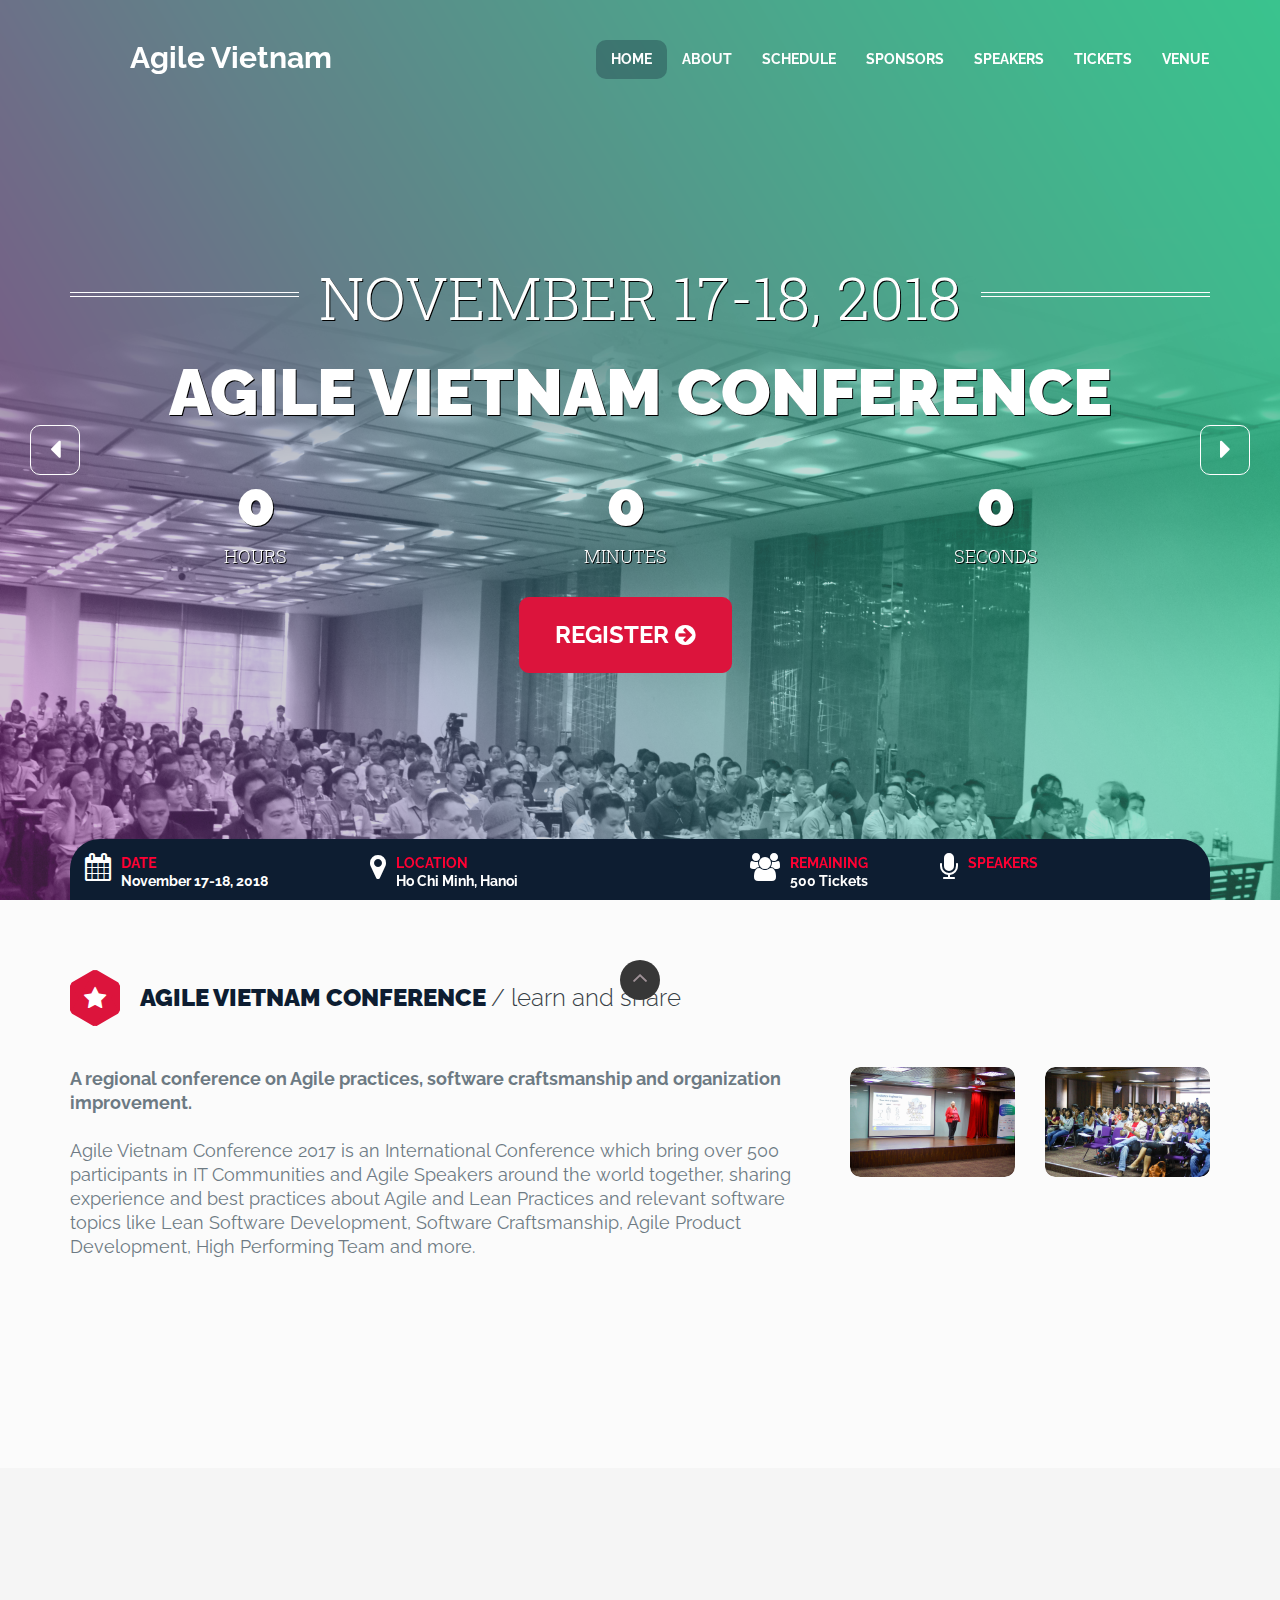
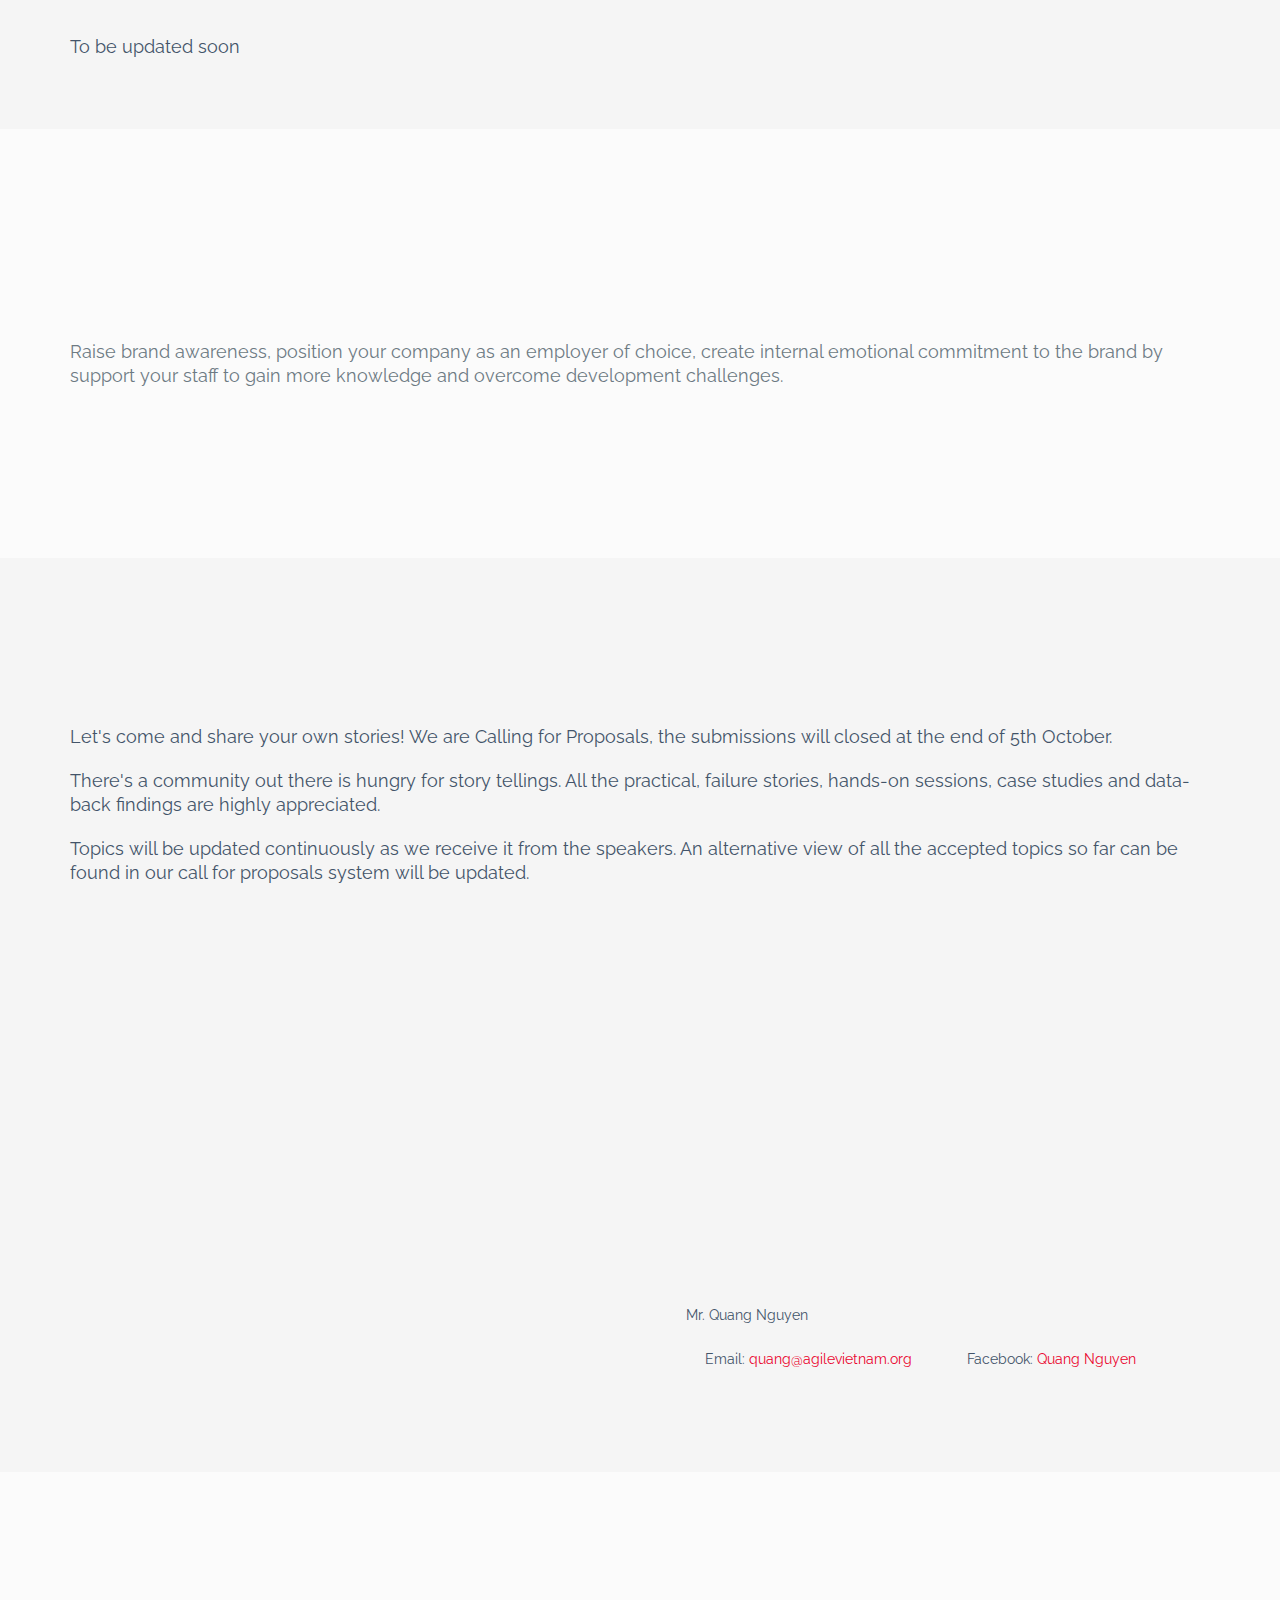
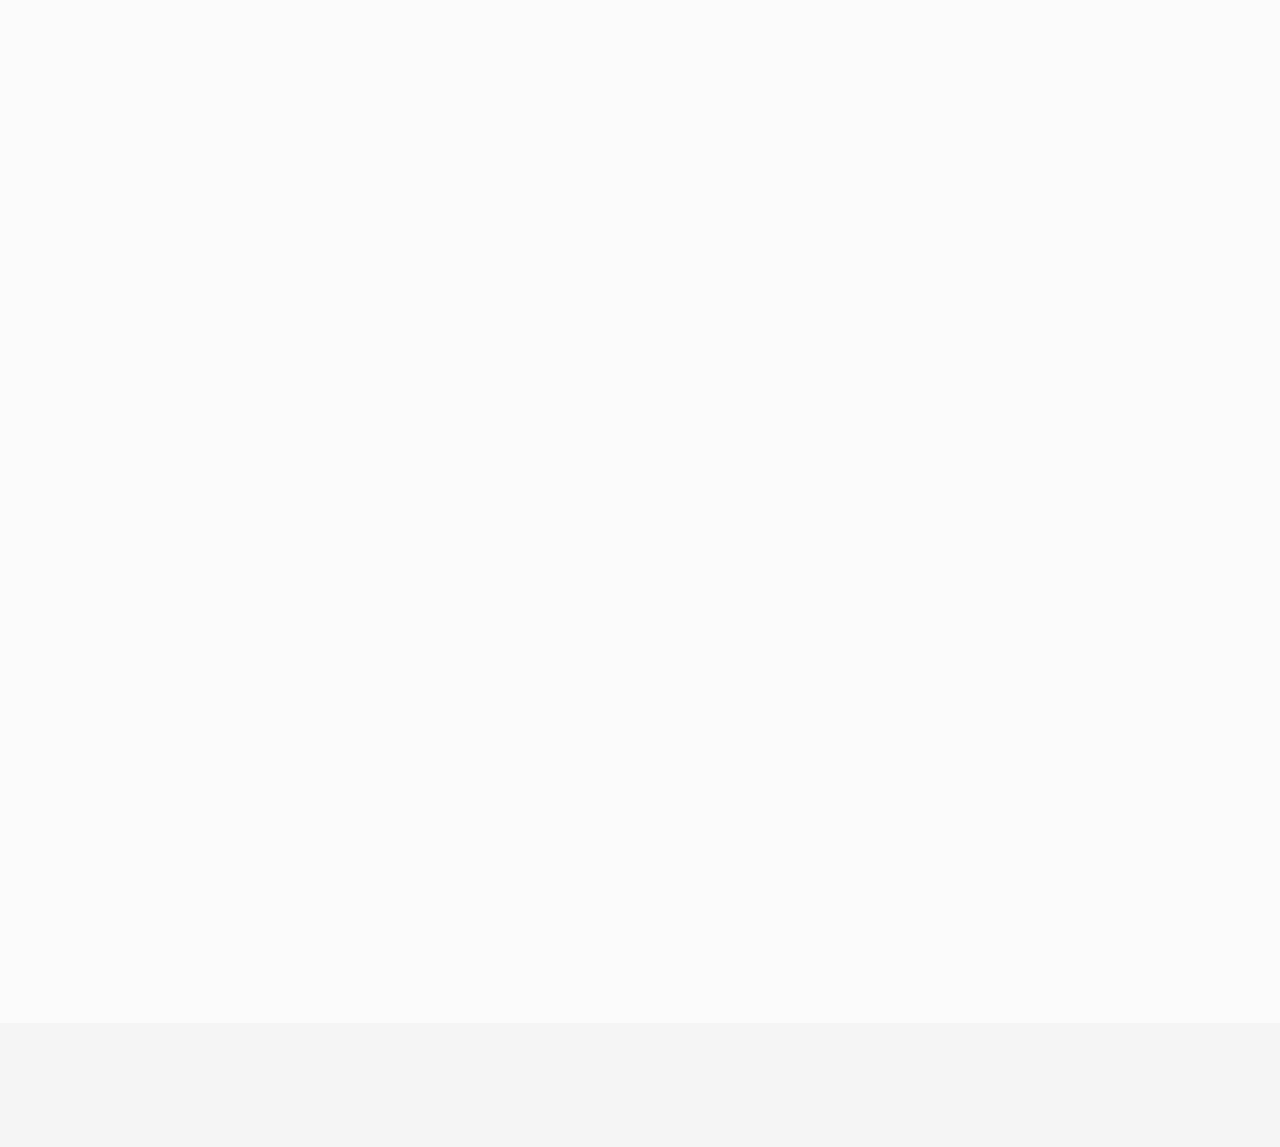
==== index.html @ 86414c0a "Initial commit" ====
<!DOCTYPE html>
<!--[if lt IE 7 ]><html class="ie ie6" lang="en"><![endif]-->
<!--[if IE 7 ]><html class="ie ie7" lang="en"><![endif]-->
<!--[if IE 8 ]><html class="ie ie8" lang="en"><![endif]-->
<!--[if (gte IE 9)|!(IE)]><!--><html lang="en"><!--<![endif]-->
<head>
	<meta charset="utf-8">
	<!--[if IE]><meta http-equiv="X-UA-Compatible" content="IE=edge"><![endif]-->
	<meta name="viewport" content="width=device-width, initial-scale=1">
	<title>Agile Vietnam Conference 2018 - #AVC2018</title>
	<!-- Favicons -->
	<link rel="apple-touch-icon-precomposed" sizes="144x144" href="assets/ico/favicon.ico">
	<link rel="shortcut icon" href="assets/ico/favicon.ico">
	<!-- CSS Global -->
	<link href="assets/plugins/bootstrap/css/bootstrap.min.css" rel="stylesheet">
	<link href="assets/plugins/fontawesome/css/font-awesome.min.css" rel="stylesheet">
	<link href="assets/plugins/bootstrap-select/bootstrap-select.min.css" rel="stylesheet">
	<link href="assets/plugins/owlcarousel2/assets/owl.carousel.min.css" rel="stylesheet">
	<link href="assets/plugins/owlcarousel2/assets/owl.theme.default.min.css" rel="stylesheet">
	<link href="assets/plugins/prettyphoto/css/prettyPhoto.css" rel="stylesheet">
	<link href="assets/plugins/animate/animate.min.css" rel="stylesheet">
	<link href="assets/plugins/countdown/jquery.countdown.css" rel="stylesheet">
	<link href="assets/css/theme.css" rel="stylesheet">
	<link href="assets/css/custom.css" rel="stylesheet">
	<!--[if lt IE 9]>
	<script src="assets/plugins/iesupport/html5shiv.js"></script>
	<script src="assets/plugins/iesupport/respond.min.js"></script>
	<![endif]-->
</head>
<body id="home" class="wide body-light">
	<!-- Preloader -->
	<div id="preloader">
		<div id="status">
			<div class="spinner"></div>
		</div>
	</div>
	<!-- Wrap all content -->
	<div class="wrapper">
		<!-- HEADER -->
		<header class="header fixed">
			<div class="container">
				<div class="header-wrapper clearfix">
					<!-- Logo -->
					<div class="logo">
						<a href="#home" class="scroll-to">
							<span class="fa-stack">
								<i class="fa logo-hex fa-stack-2x"></i>
								<i class="fa logo-fa fa-map-marker fa-stack-1x"></i>
							</span>
							Agile Vietnam
						</a>
					</div>
					<!-- /Logo -->
					<!-- Navigation -->
					<div id="mobile-menu"></div>
					<nav class="navigation closed clearfix">
						<a href="#" class="menu-toggle btn"><i class="fa fa-bars"></i></a>
						<ul class="sf-menu nav">
							<li class="active"><a href="#home">Home</a></li>
							<li><a href="#about">About</a></li>
							<li><a href="#schedule">Schedule</a></li>
							<li><a href="#sponsors">Sponsors</a></li>
							<li><a href="#speakers">Speakers</a></li>
							<li><a href="#tickets">Tickets</a></li>
							<li><a href="#location">Venue</a></li>
							<!--
							<li><a href="blog.html">Blog</a></li>
							-->
						</ul>
					</nav>
					<!-- /Navigation -->
				</div>
			</div>
		</header>
		<!-- /HEADER -->
		<!-- Content area -->
		<div class="content-area">
			<div id="main">
				<!-- SLIDER -->
				<section class="page-section no-padding background-img-slider">
					<div class="container">
						<div id="main-slider" class="owl-carousel owl-theme">
							<!-- Slide -->
							<div class="item page text-center slide0">
								<div class="caption">
									<div class="container">
										<div class="div-table">
											<div class="div-cell">
												<h2 class="caption-title" data-animation="fadeInDown" data-animation-delay="100"><span>November 17-18, 2018</span></h2>
												<h3 class="caption-subtitle" data-animation="fadeInUp" data-animation-delay="300">Agile Vietnam Conference</h3>
												<div class="countdown-wrapper">
													<div id="defaultCountdown" class="defaultCountdown clearfix"></div>
												</div>
												<p class="caption-text">
													<a class="btn btn-theme btn-theme-xl" href="#tickets"> Register <i class="fa fa-arrow-circle-right"></i></a>
													<!--
													<a class="btn btn-theme btn-theme-xl" href="#price" data-toggle="modal" data-animation="flipInY" data-animation-delay="600"> Register <i class="fa fa-arrow-circle-right"></i></a>
													-->
												</p>
											</div>
										</div>
									</div>
								</div>
							</div>
							
							<!-- Slide -->
							<div class="item page text-center slide1">
								<div class="caption">
									<div class="container">
										<div class="div-table">
											<div class="div-cell">
												<h2 class="caption-title" data-animation="fadeInDown" data-animation-delay="100"><span>November 17-18, 2018</span></h2>
												<h3 class="caption-subtitle" data-animation="fadeInUp" data-animation-delay="300">Agile Vietnam Conference</h3>
												<p class="caption-text">
													<a class="btn btn-theme btn-theme-xl" href="#tickets"> Register <i class="fa fa-arrow-circle-right"></i></a>
													<!--
													<a class="btn btn-theme btn-theme-xl" href="#price" data-toggle="modal" data-animation="flipInY" data-animation-delay="600"> Register <i class="fa fa-arrow-circle-right"></i></a>
													--><a class="btn btn-theme btn-theme-xl btn-theme-transparent-white" href="https://www.youtube.com/watch?v=T4_Ng7Dx7Pw&t=38s" data-gal="prettyPhoto" data-animation="flipInY" data-animation-delay="900">Watch video</a>
												</p>
											</div>
										</div>
									</div>
								</div>
							</div>
							
						</div>
					</div>
					<!-- Event description -->
					<div class="event-description">
						<div class="container">
							<div class="row">
								<div class="event-background">
									<div class="container-fluid">
										<div class="row">
											<div class="col-xs-12 col-sm-6 col-md-3">
												<div class="media">
													<span class="pull-left">
														<i class="fa fa-calendar fa-2x"></i>
													</span>
													<div class="media-body">
														<h4 class="media-heading">Date</h4>
														<span>November 17-18, 2018</span>
													</div>
												</div>
											</div>
											<div class="col-xs-12 col-sm-6 col-md-4">
												<div class="media">
													<span class="pull-left">
														<i class="fa fa-map-marker fa-2x"></i>
													</span>
													<div class="media-body">
														<h4 class="media-heading">Location</h4>
														<span>Ho Chi Minh, Hanoi</span>
													</div>
												</div>
											</div>
											<div class="col-xs-12 col-sm-6 col-md-2">
												<div class="media">
													<span class="pull-left">
														<i class="fa fa-group fa-2x media-object"></i>
													</span>
													<div class="media-body">
														<h4 class="media-heading">Remaining</h4>
														<span>500 Tickets</span>
													</div>
												</div>
											</div>
											<div class="col-xs-12 col-sm-6 col-md-3">
												<div class="media">
													<span class="pull-left">
														<i class="fa fa-microphone fa-2x"></i>
													</span>
													<div class="media-body">
														<h4 class="media-heading">Speakers</h4>
														<span></span>
													</div>
												</div>
											</div>
										</div>
									</div>
								</div>
							</div>
						</div>
					</div>
					<!-- /Event description -->
				</section>
				<!-- /SLIDER -->
			</div>
			<!-- PAGE ABOUT -->
			<section class="page-section" id="about">
				<div class="container">
					<h1 class="section-title">
					<span data-animation="flipInY" data-animation-delay="300" class="icon-inner"><span class="fa-stack"><i class="fa rhex fa-stack-2x"></i><i class="fa fa-star fa-stack-1x"></i></span></span>
					<span data-animation="fadeInRight" data-animation-delay="500" class="title-inner">Agile Vietnam Conference <small>/ learn and share</small></span>
					</h1>
					<div class="row">
						<div class="col-lg-8">
							<p data-animation="fadeInUp" data-animation-delay="300">
								<b>A regional conference on Agile practices, software craftsmanship and organization improvement.</b><br/><br/>
								Agile Vietnam Conference 2017 is an International Conference which bring over 500 participants in IT Communities and Agile Speakers around the world together, sharing experience and best practices about Agile and Lean Practices and relevant software topics like Lean Software Development, Software Craftsmanship, Agile Product Development, High Performing Team and more.
							</p><br/>
							<p class="btn-row">
								<a href="http://tikkit.vn/agilevietnam/" data-toggle="modal" class="btn btn-theme btn-theme-xl" data-animation="flipInY" data-animation-delay="200">Register <i class="fa fa-arrow-circle-right"></i></a><!--
								--><!--<a href="#" class="btn btn-theme btn-theme-xl btn-theme-transparent" data-animation="flipInY" data-animation-delay="400">Watch video</a>-->
							</p>
						</div>
						<div class="col-xs-12 col-sm-6 col-md-6 col-lg-4 pull-left">
							<!-- Thumbnails -->
							<div class="row thumbnails">
								<div class="col-sm-6 col-xs-6">
									<div class="thumbnail no-border no-padding" data-animation="fadeInLeft" data-animation-delay="100">
										<div class="media">
											<img src="assets/img/common/session1.jpg" alt="">
											<div class="caption hovered">
												<div class="caption-wrapper div-table">
													<div class="caption-inner div-cell">
														<p class="caption-buttons"><a href="assets/img/common/session1.jpg" class="btn caption-zoom" data-gal="prettyPhoto"><i class="fa fa-search"></i></a></p>
													</div>
												</div>
											</div>
										</div>
									</div>
								</div>
								<div class="col-sm-6 col-xs-6">
									<div class="thumbnail no-border no-padding" data-animation="fadeInDown" data-animation-delay="200">
										<div class="media">
											<img src="assets/img/common/session2.jpg" alt="">
											<div class="caption hovered">
												<div class="caption-wrapper div-table">
													<div class="caption-inner div-cell">
														<p class="caption-buttons"><a href="assets/img/common/session2.jpg" class="btn caption-zoom" data-gal="prettyPhoto"><i class="fa fa-search"></i></a></p>
													</div>
												</div>
											</div>
										</div>
									</div>
								</div>
								<div class="col-sm-6 col-xs-6">
									<div class="thumbnail no-border no-padding" data-animation="fadeInRight" data-animation-delay="300">
										<div class="media">
											<img src="assets/img/common/session3.jpg" alt="">
											<div class="caption hovered">
												<div class="caption-wrapper div-table">
													<div class="caption-inner div-cell">
														<p class="caption-buttons"><a href="assets/img/common/session3.jpg" class="btn caption-zoom" data-gal="prettyPhoto"><i class="fa fa-search"></i></a></p>
													</div>
												</div>
											</div>
										</div>
									</div>
								</div>
								<div class="col-sm-6 col-xs-6">
									<div class="thumbnail no-border no-padding" data-animation="fadeInUp" data-animation-delay="400">
										<div class="media">
											<img src="assets/img/common/session4.jpg" alt="">
											<div class="caption hovered">
												<div class="caption-wrapper div-table">
													<div class="caption-inner div-cell">
														<p class="caption-buttons"><a href="assets/img/common/session4.jpg" class="btn caption-zoom" data-gal="prettyPhoto"><i class="fa fa-search"></i></a></p>
													</div>
												</div>
											</div>
										</div>
									</div>
								</div>
							</div>
							<!-- /Thumbnails -->
						</div>
					</div>
				</div>
			</section>
			<!-- /PAGE ABOUT -->
			<!--
			<section class="page-section color" id="donation">
					<div class="container">
							<h1 class="section-title">
							<span data-animation="flipInY" data-animation-delay="300" class="icon-inner"><span class="fa-stack"><i class="fa rhex fa-stack-2x"></i><i class="fa fa-ticket fa-stack-1x"></i></span></span>
							<span data-animation="fadeInRight" data-animation-delay="500" class="title-inner">Donation <small> / make it better</small></span>
							</h1>
							<p>Agile Vietnam Conference is none-profit conference. Support us for better event.</p>
							<form action="https://www.paypal.com/cgi-bin/webscr" method="post">
									<input type="hidden" name="business" value="yourpaypalemail@domain.com">
									<input type="hidden" name="cmd" value="_donations">
									<input type="hidden" name="item_name" value="Donate">
									<input type="hidden" name="item_number" value="">
									<input type="hidden" name="amount" value="25.00">
									<input type="hidden" name="currency_code" value="USD">
									<button name="submit" class="btn btn-theme">Make a donation now</button>
									<img alt="" border="0" width="1" height="1" src="https://www.paypalobjects.com/en_US/i/scr/pixel.gif">
							</form>
					</div>
			</section>
			-->
			<!-- PAGE SCHEDULE -->
			<section class="page-section light" id="schedule">
				<div class="container">
					<div class="row">
						<div class="col-md-8 pull-left">
							<h1 class="section-title">
							<span data-animation="flipInY" data-animation-delay="300" class="icon-inner"><span class="fa-stack"><i class="fa rhex fa-stack-2x"></i><i class="fa fa-star fa-stack-1x"></i></span></span>
							<span data-animation="fadeInRight" data-animation-delay="500" class="title-inner">Schedule <small>/ dont forget amazing things</small></span>
							</h1>
						</div>
						<div class="col-md-4 text-right-md pull-right">
							<a href="#" class="btn btn-theme btn-theme-lg btn-theme-transparent-grey pull-right"
							data-animation="flipInY" data-animation-delay="300"><i class="fa fa-print"></i> Download</a>
						</div>
					</div>
					<!-- Schedule -->
					<span style="text-align:center;">To be updated soon</span>
					<!-- /Schedule -->
				</div>
			</section>
			<!-- /PAGE SCHEDULE -->
			<!-- PAGE SPONSORS -->
			<section class="page-section" id="sponsors">
				<div class="container">
					<h1 class="section-title">
					<span data-animation="flipInY" data-animation-delay="100" class="icon-inner"><span class="fa-stack"><i class="fa rhex fa-stack-2x"></i><i class="fa fa-thumbs-up fa-stack-1x"></i></span></span>
					<span data-animation="fadeInRight" data-animation-delay="100" class="title-inner">Event Sponsors <small> / dont forget supporters</small></span>
					</h1>
					<div class="partners-carousel" data-animation="fadeInUp" data-animation-delay="300">
						<!--<div class="owl-carousel">-->
						<div class="">
							<a href="https://www.dektech.com.au/vietnam/"><img   style="width: 30%;" src="assets/img/sponsors/dek.png" alt=""/></a>
							<a href="https://www.kms-technology.com/"><img   style="width: 30%; margin-left: 20px;" src="assets/img/sponsors/kms.png" alt=""/></a>
							<a href="http://hocvienagile.com/"><img   style="width: 30%;  margin-left: 20px;" 	src="assets/img/sponsors/agilead.png" alt=""/></a>
							<a href="http://hocvienagile.com/"><img   style="width: 30%;  margin-left: 20px;" 	src="assets/img/sponsors/TikkiT_logo.png" alt=""/></a>
							<!--
							<div><a href="#"><img src="assets/img/partner/light/partner-1.png" alt=""/></a></div>
							<div><a href="#"><img src="assets/img/partner/light/partner-2.png" alt=""/></a></div>
							<div><a href="#"><img src="assets/img/partner/light/partner-3.png" alt=""/></a></div>
							<div><a href="#"><img src="assets/img/partner/light/partner-4.png" alt=""/></a></div>
							<div><a href="#"><img src="assets/img/partner/light/partner-5.png" alt=""/></a></div>
							<div><a href="#"><img src="assets/img/partner/light/partner-6.png" alt=""/></a></div>
							<div><a href="#"><img src="assets/img/partner/light/partner-1.png" alt=""/></a></div>
							<div><a href="#"><img src="assets/img/partner/light/partner-2.png" alt=""/></a></div>
							<div><a href="#"><img src="assets/img/partner/light/partner-3.png" alt=""/></a></div>
							<div><a href="#"><img src="assets/img/partner/light/partner-4.png" alt=""/></a></div>
							<div><a href="#"><img src="assets/img/partner/light/partner-5.png" alt=""/></a></div>
							<div><a href="#"><img src="assets/img/partner/light/partner-6.png" alt=""/></a></div>
							-->
						</div>
					</div>
					<div>
						<p></p><p></p>
						<p>Raise brand awareness, position your company as an employer of choice, create internal emotional commitment to the brand by support your staff to gain more knowledge and overcome development challenges.</p>
					</div>
					<div class="text-center margin-top">
						<a data-animation="flipInY" data-animation-delay="500" href="https://goo.gl/Lsydzd" class="btn btn-theme"><i class="fa fa-thumbs-up"></i> Become a sponsor</a>
					</div>
				</div>
			</section>
			<!-- /PAGE SPONSORS -->
			
			<!-- PAGE SPEAKERS -->
			<section class="page-section light" id="speakers">
				<div class="container">
					<h1 class="section-title">
					<span data-animation="flipInY" data-animation-delay="300" class="icon-inner"><span class="fa-stack"><i class="fa rhex fa-stack-2x"></i><i class="fa fa-user fa-stack-1x"></i></span></span>
					<span data-animation="fadeInUp" data-animation-delay="500" class="title-inner">Speakers <small> / meet with greaters</small></span>
					</h1>
					<!-- Speakers row -->
					<!--
					<div class="row thumbnails clear">
							<div class="col-sm-6 col-md-3" data-animation="fadeInUp" data-animation-delay="100">
									<div class="thumbnail no-border no-padding text-center">
											<div class="hex">
													<div class="hex-deg">
															<div class="hex-deg">
																	<div class="hex-deg">
																			<div class="hex-inner">
																					<div class="media">
																							<img src="https://media.licdn.com/mpr/mpr/shrinknp_400_400/AAEAAQAAAAAAAAUsAAAAJGY4MDlmMDc3LTMwYzYtNGRjZS04Nzg3LTdiZjYwNzc2NjNlZg.jpg" alt="">
																							<div class="caption hovered">
																									<div class="caption-wrapper div-table">
																											<div class="caption-inner div-cell">
																													<p class="caption-buttons"><a href="#" class="btn caption-link"><i class="fa fa-link"></i></a></p>
																											</div>
																									</div>
																							</div>
																					</div>
																			</div>
																	</div>
															</div>
													</div>
											</div>
											<div class="caption before-media">
													<h3 class="caption-title">Doi Pham</h3>
													<p class="caption-category">Agile Coach</p>
											</div>
											<div class="caption">
													<p>Agile Coach, founder of Agilead</p>
													<ul class="social-line list-inline text-center">
															<li><a href="#" class="facebook"><i class="fa fa-facebook"></i></a></li>
															<li><a href="#" class="twitter"><i class="fa fa-twitter"></i></a></li>
															<li><a href="#" class="google"><i class="fa fa-google-plus"></i></a></li>
															<li><a href="#" class="linkedin"><i class="fa fa-linkedin"></i></a></li>
															<li><a href="#" class="instagram"><i class="fa fa-instagram"></i></a></li>
													</ul>
											</div>
									</div>
							</div>
							<div class="col-sm-6 col-md-3" data-animation="fadeInUp" data-animation-delay="300">
									<div class="thumbnail no-border no-padding text-center">
											<div class="hex">
													<div class="hex-deg">
															<div class="hex-deg">
																	<div class="hex-deg">
																			<div class="hex-inner">
																					<div class="media">
																							<img src="https://media.licdn.com/mpr/mpr/shrinknp_400_400/AAEAAQAAAAAAAAuYAAAAJGY1NDMzZjI2LTU5ZmYtNGIxMy1hODhhLTdkNGQ5ZmM5YTQ5NA.jpg" alt="">
																							<div class="caption hovered">
																									<div class="caption-wrapper div-table">
																											<div class="caption-inner div-cell">
																													<p class="caption-buttons"><a href="#" class="btn caption-link"><i class="fa fa-link"></i></a></p>
																											</div>
																									</div>
																							</div>
																					</div>
																			</div>
																	</div>
															</div>
													</div>
											</div>
											<div class="caption before-media">
													<h3 class="caption-title">Quang Nguyen</h3>
													<p class="caption-category">Agile Coach</p>
											</div>
											<div class="caption">
													<p>Agile Coach at DEK</p>
													<ul class="social-line list-inline text-center">
															<li><a href="#" class="facebook"><i class="fa fa-facebook"></i></a></li>
															<li><a href="#" class="twitter"><i class="fa fa-twitter"></i></a></li>
															<li><a href="#" class="google"><i class="fa fa-google-plus"></i></a></li>
															<li><a href="#" class="linkedin"><i class="fa fa-linkedin"></i></a></li>
															<li><a href="#" class="instagram"><i class="fa fa-instagram"></i></a></li>
													</ul>
											</div>
									</div>
							</div>
							<div class="col-sm-6 col-md-3" data-animation="fadeInUp" data-animation-delay="500">
									<div class="thumbnail no-border no-padding text-center">
											<div class="hex">
													<div class="hex-deg">
															<div class="hex-deg">
																	<div class="hex-deg">
																			<div class="hex-inner">
																					<div class="media">
																							<img src="https://media.licdn.com/mpr/mpr/shrinknp_400_400/AAEAAQAAAAAAAA2oAAAAJDc2NzU4ODE1LWUyOWItNGYzZi1hMjY1LTk2MTlmNDAzOTViNw.jpg" alt="">
																							<div class="caption hovered">
																									<div class="caption-wrapper div-table">
																											<div class="caption-inner div-cell">
																													<p class="caption-buttons"><a href="#" class="btn caption-link"><i class="fa fa-link"></i></a></p>
																											</div>
																									</div>
																							</div>
																					</div>
																			</div>
																	</div>
															</div>
													</div>
											</div>
											<div class="caption before-media">
													<h3 class="caption-title">Alexandre Cuva</h3>
													<p class="caption-category">Lean Agile Coach and Trainer</p>
											</div>
											<div class="caption">
													<p>Founder Finix Asia</p>
													<ul class="social-line list-inline text-center">
															<li><a href="#" class="facebook"><i class="fa fa-facebook"></i></a></li>
															<li><a href="#" class="twitter"><i class="fa fa-twitter"></i></a></li>
															<li><a href="#" class="google"><i class="fa fa-google-plus"></i></a></li>
															<li><a href="#" class="linkedin"><i class="fa fa-linkedin"></i></a></li>
															<li><a href="#" class="instagram"><i class="fa fa-instagram"></i></a></li>
													</ul>
											</div>
									</div>
							</div>
							<div class="col-sm-6 col-md-3" data-animation="fadeInUp" data-animation-delay="700">
									<div class="thumbnail no-border no-padding text-center">
											<div class="hex">
													<div class="hex-deg">
															<div class="hex-deg">
																	<div class="hex-deg">
																			<div class="hex-inner">
																					<div class="media">
																							<img src="http://conference.agile-world.com/img/mrTaiHuynh.jpg" alt="">
																							<div class="caption hovered">
																									<div class="caption-wrapper div-table">
																											<div class="caption-inner div-cell">
																													<p class="caption-buttons"><a href="#" class="btn caption-link"><i class="fa fa-link"></i></a></p>
																											</div>
																									</div>
																							</div>
																					</div>
																			</div>
																	</div>
															</div>
													</div>
											</div>
											<div class="caption before-media">
													<h3 class="caption-title">Tai Huynh</h3>
													<p class="caption-category">Lean Agile Coach</p>
											</div>
											<div class="caption">
													<p>Chairman Agile Vietnam</p>
													<ul class="social-line list-inline text-center">
															<li><a href="#" class="facebook"><i class="fa fa-facebook"></i></a></li>
															<li><a href="#" class="twitter"><i class="fa fa-twitter"></i></a></li>
															<li><a href="#" class="google"><i class="fa fa-google-plus"></i></a></li>
															<li><a href="#" class="linkedin"><i class="fa fa-linkedin"></i></a></li>
															<li><a href="#" class="instagram"><i class="fa fa-instagram"></i></a></li>
													</ul>
											</div>
									</div>
							</div>
					</div>
					-->
					<!-- /Speakers row -->
				
					<div>
						<p />
							<p>Let's come and share your own stories! We are Calling for Proposals, the submissions will closed at the end of 5th October.</p>
							<p>There's a community out there is hungry for story tellings. All the practical, failure stories, hands-on sessions, case studies and data-back findings are highly appreciated.</p>
							<p>Topics will be updated continuously as we receive it from the speakers. An alternative view of all the accepted topics so far can be found in our call for proposals system will be updated.</p>


						</div>
						<div class="text-center margin-top">
						<a data-animation="flipInY" data-animation-delay="500" href="https://goo.gl/forms/6XjFSzrv9IojLRog2" class="btn btn-theme"><i class="fa fa-thumbs-up"></i> Call for speaker </a>
					</div>
						
						
					</div>
				</section>
				<!-- /PAGE SPEAKERS -->
				<!-- PAGE TICKETSS -->
				<!--
				<section class="page-section" id="tickets">
					<div class="container">
						<h1 class="section-title clearfix">
						<span data-animation="flipInY" data-animation-delay="300" class="icon-inner"><span class="fa-stack"><i class="fa rhex fa-stack-2x"></i><i class="fa fa-user fa-stack-1x"></i></span></span>
						<span data-animation="fadeInRight" data-animation-delay="500" class="title-inner">Tickets<small> / perfect choice</small></span>
						</h1>
						<p>This conference is non-profit. We strive actually hard to make the reasonable price to cover the expenses with some margin of risk. From the amazing top speakers in the world we got, this is actually the best value you will receive. </p>
						<div class="row price-tables">
							<div class="col-xsp-6 col-sm-6 col-md-6 col-lg-4 col-lg-41">
								<div class="price-table featured" data-animation="fadeInUp" data-animation-delay="100">
									<div class="price-table-header">
										<div class="price-label">
											<h2 class="price-label-title">Early Bird</h2>
										</div>
										<div class="price-value">
											<span class="price-number">599.000 </span><span class="price-unit">VND</span><span class="price-per"></span>
										</div>
									</div>
									<div class="price-table-rows">
										<div class="price-table-row-bottom">
											<a class="btn btn-theme" href="http://tikkit.vn/agilevietnam/" data-toggle="modal">Register</a>
										</div>
									</div>
								</div>
							</div>
							<div class="col-xsp-6 col-sm-6 col-md-6 col-lg-4 col-lg-41">
								<div class="price-table" data-animation="fadeInUp" data-animation-delay="200">
									<div class="price-table-header">
										<div class="price-label">
											<h2 class="price-label-title">Regular</h2>
										</div>
										<div class="price-value">
											<span class="price-number">699.000 </span><span class="price-unit">VND</span><span class="price-per"></span>
										</div>
									</div>
									<div class="price-table-rows">
										<div class="price-table-row-bottom">
											<a class="btn btn-theme" href="http://tikkit.vn/agilevietnam/" data-toggle="modal">Register</a>
										</div>
									</div>
								</div>
							</div>
						</div>
					</div>
				</section>-->
				<!-- / PAGE TICKETS -->
				
				<!-- PAGE LOCATION -->

				<!--<section class="page-section" id="location">
					<div class="container full-width gmap-background">
						<div class="container">
							<div class="on-gmap color">
								<h1 class="section-title">
								<span data-animation="flipInY" data-animation-delay="100" class="icon-inner"><span class="fa-stack"><i class="fa rhex fa-stack-2x"></i><i class="fa fa-ticket fa-stack-1x"></i></span></span>
								<span data-animation="fadeInRight" data-animation-delay="100" class="title-inner">Venue</span>
								</h1>
								<p data-animation="fadeInUp" data-animation-delay="200" class="text-uppercase"><b>Ho Chi Minh</b> <br/>
									Saigon Prince Hotel <br/>
								63 Nguyen Hue Blvd, District 1, Ho Chi Minh City</p><p />
								<p data-animation="fadeInUp" data-animation-delay="200" class="text-uppercase"><b>Hanoi</b> <br/>
									SUPER HOTEL Candle<br/>
								287 - 301 Doi Can Street, Ba Dinh District Hanoi</p>
								<a href="#" class="btn btn-theme"
								data-animation="flipInY" data-animation-delay="300">Get Direction <i class="fa fa-arrow-circle-right"></i></a>
							</div>
						</div> 
						<!-- Google map -->
						<!--<div class="google-map">
							<div id="map-canvas"></div>
						</div>
						<!-- /Google map -->
				<!--	</div>
				</section>
				<!-- /PAGE LOCATION -->
				
				<section class="page-section light">
					<div class="container">
						<div class="row">
							<div class="col-md-8 pull-left">
								<h1 class="section-title">
								<span data-animation="flipInY" data-animation-delay="300" class="icon-inner"><span class="fa-stack"><i class="fa rhex fa-stack-2x"></i><i class="fa fa-question fa-stack-1x"></i></span></span>
								<span data-animation="fadeInRight" data-animation-delay="500" class="title-inner">Contact <small> / need help?</small></span>
								</h1>
							</div>
							<!--
							<div class="col-md-4 text-right-md pull-right">
									<a href="#" class="btn btn-theme btn-theme-lg btn-theme-transparent-grey pull-right"
									data-animation="flipInY" data-animation-delay="700"><i class="fa fa-pencil"></i> Open a ticket</a>
							</div>
							-->
						</div>
						<div class="row faq margin-top" data-animation="fadeInUp" data-animation-delay="100">
							<div class="col-sm-6 col-md-6 pull-left">
								<ul id="tabs-faq"  class="nav">
									<li class="active"><a href="#tab-faq1" data-toggle="tab"><i class="fa fa-angle-right"></i> <span class="faq-inner">Ho Chi Minh</span></a></li>
									<li><a href="#tab-faq2" data-toggle="tab"><i class="fa fa-plus"></i> <span class="faq-inner">Hanoi</span></a></li>
									<!--
									<li><a href="#tab-faq3" data-toggle="tab"><i class="fa fa-plus"></i> <span class="faq-inner">How to Set Price ?</span></a></li>
									<li><a href="#tab-faq4" data-toggle="tab"><i class="fa fa-plus"></i> <span class="faq-inner">How to Delete Old Events ?</span></a></li>
									-->
								</ul>
							</div>
							<div class="col-sm-6 col-md-6 pull-right">
								<div class="tab-content">
									<div id="tab-faq1" class="tab-pane fade in active">
										<div>
											<p>Mr. Quang Nguyen</p>
											<div class="row">
												<div class="col-md-6">
													<p><i class="fa fa-check-circle-o"></i> Email: <a href="quang@agilevietnam.org">quang@agilevietnam.org</a></p>
												</div>
												<div class="col-md-6">
													<p><i class="fa fa-check-circle-o"></i> Facebook: <a href="https://www.facebook.com/quangnd">Quang Nguyen</a></p>
												</div>
											</div>
										</div>
									</div>
									<div id="tab-faq2" class="tab-pane fade">
										<div>
											<p>Mr. Doi Pham</p>
											<div class="row">
												<div class="col-md-6">
													<p><i class="fa fa-check-circle-o"></i>  Email: <a href="doi@agilevietnam.org">doi@agilevietnam.org</a></p>
												</div>
												<div class="col-md-6">
													<p><i class="fa fa-check-circle-o"></i> Facebook: <a href="https://www.facebook.com/doipa.vn">Pham Anh Doi</a></p>
												</div>
											</div>
										</div>
									</div>
									<!--
									<div id="tab-faq3" class="tab-pane fade">
											<div>
													<p>Vestibulum sit amet tincidunt urna, eget ullamcorper purus. Aenean feugiat quis
															tortor vitae fringilla. Pellentesque augue nisl, condimentum at sem et,
													fermentum varius ligula. Nulla dignissim nulla eget congue cursus. </p>
													<div class="row">
															<div class="col-md-6">
																	<p><i class="fa fa-check-circle-o"></i> First Awesome Feature</p>
																	<p><i class="fa fa-check-circle-o"></i> First Awesome Feature</p>
																	<p><i class="fa fa-check-circle-o"></i> First Awesome Feature</p>
															</div>
															<div class="col-md-6">
																	<p><i class="fa fa-check-circle-o"></i> First Awesome Feature</p>
																	<p><i class="fa fa-check-circle-o"></i> First Awesome Feature</p>
																	<p><i class="fa fa-check-circle-o"></i> First Awesome Feature</p>
															</div>
													</div>
											</div>
									</div>
									<div id="tab-faq4" class="tab-pane fade">
											<div>
													<p>Vestibulum sit amet tincidunt urna, eget ullamcorper purus. Aenean feugiat quis
															tortor vitae fringilla. Pellentesque augue nisl, condimentum at sem et,
													fermentum varius ligula. Nulla dignissim nulla eget congue cursus. </p>
													<div class="row">
															<div class="col-md-6">
																	<p><i class="fa fa-check-circle-o"></i> First Awesome Feature</p>
																	<p><i class="fa fa-check-circle-o"></i> First Awesome Feature</p>
																	<p><i class="fa fa-check-circle-o"></i> First Awesome Feature</p>
															</div>
															<div class="col-md-6">
																	<p><i class="fa fa-check-circle-o"></i> First Awesome Feature</p>
																	<p><i class="fa fa-check-circle-o"></i> First Awesome Feature</p>
															</div>
													</div>
											</div>
									</div>
									-->
								</div>
							</div>
						</div>
					</div>
				</section>
				<!-- Donation -->
				<!--
				<section class="page-section color">
						<div class="container">
								<h1 class="section-title">
								<span data-animation="flipInY" data-animation-delay="300" class="icon-inner"><span class="fa-stack"><i class="fa rhex fa-stack-2x"></i><i class="fa fa-ticket fa-stack-1x"></i></span></span>
								<span data-animation="fadeInRight" data-animation-delay="500" class="title-inner">im Event  <small> / Landing Page</small></span>
								</h1>
								<p>One Page Event and Conference Theme is a very clean, modern and outstanding designed HTML template for multi purpose for any business events, conference, party etc.</p>
								<p>
										<a class="btn btn-theme" target="_blank" href="http://themeforest.net/item/im-event-one-page-event-conference-landing-page/8334416">Purchase template</a>
								</p>
						</div>
				</section>
				-->
				<!-- /Donation -->
				<section class="page-section">
					<div class="container">
						<h1 class="section-title">
						<span data-animation="flipInY" data-animation-delay="300" class="icon-inner"><span class="fa-stack"><i class="fa rhex fa-stack-2x"></i><i class="fa fa-file-text-o fa-stack-1x"></i></span></span>
						<span data-animation="fadeInRight" data-animation-delay="500" class="title-inner">Related events <small> / stay connected</small></span>
						</h1>
						<div class="row post-row">
							<!-- -->
				<div class="col-md-4">
								<article class="post-wrap" data-animation="fadeInUp" data-animation-delay="100">
									<div class="post-media">
										<div class="post-type">
											<i class="fa fa-video-camera"></i>
										</div>
										<img src="assets/img/events/agileconference_2016.png" alt=""/>
									</div>
									<div class="post-header">
										<h2 class="post-title"><a href="#">Agile Vietnam Conference 2016</a></h2>
										<div class="post-meta">
											<span class="post-date">
												<span class="day">6th</span>
												<span class="month">Oct</span>
												<span class="year">2016</span>
											</span>
											<span class="pull-right">
												<i class="fa fa-comment"></i> <a href="#">12</a>
											</span>
										</div>
									</div>
									<div class="post-body">
										<div class="post-excerpt">
											<p>Agile Vietnam Conference 2016 aims to be the best and the biggest event held by Agile Vietnam Community with theme of "LEAPFROG" - with full of exciting activities including keynote speeches, workshops, contests, games, business matching, and networking.</p>
										</div>
									</div>
									<div class="post-footer">
										<span class="post-readmore">
											<a href="#" class="btn btn-theme btn-theme-transparent">Read more</a>
										</span>
									</div>
								</article>
							</div>
							<!-- -->
							<div class="col-md-4">
								<article class="post-wrap" data-animation="fadeInUp" data-animation-delay="100">
									<div class="post-media">
										<div class="post-type">
											<i class="fa fa-video-camera"></i>
										</div>
										<img src="assets/img/events/agileconference_2016.png" alt=""/>
									</div>
									<div class="post-header">
										<h2 class="post-title"><a href="#">Agile Vietnam Conference 2017</a></h2>
										<div class="post-meta">
											<span class="post-date">
												<span class="day">4th</span>
												<span class="month">Oct</span>
												<span class="year">2017</span>
											</span>
											<span class="pull-right">
												<i class="fa fa-comment"></i> <a href="#">12</a>
											</span>
										</div>
									</div>
									<div class="post-body">
										<div class="post-excerpt">
											<p>Agile Vietnam Conference 2017 is an International Conference which bring over 500 participants in IT Communities and Agile Speakers around the world together, sharing experience and best practices about Agile and Lean Practices and relevant software topics like Lean Software Development, Software Craftsmanship, Agile Product Development, High Performing Team and more.</p>
										</div>
									</div>
									<div class="post-footer">
										<span class="post-readmore">
											<a href="#" class="btn btn-theme btn-theme-transparent">Read more</a>
										</span>
									</div>
								</article>
							</div>
							<!-- -->
							<div class="col-md-4">
								<article class="post-wrap" data-animation="fadeInUp" data-animation-delay="300">
									<div class="post-media">
										<div class="post-type">
											<i class="fa fa-photo"></i>
										</div>
										<img src="assets/img/events/xpday_2016.jpg" alt=""/>
									</div>
									<div class="post-header">
										<h2 class="post-title"><a href="#">XP Day Vietnam 2016</a></h2>
										<div class="post-meta">
											<span class="post-date">
												<span class="day">14th</span>
												<span class="month">May</span>
												<span class="year">2016</span>
											</span>
											<span class="pull-right">
												<i class="fa fa-comment"></i> <a href="#">12</a>
											</span>
										</div>
									</div>
									<div class="post-body">
										<div class="post-excerpt">
											<p>XP Day is an international conference on eXtreme Programming and Agile process. Every time it takes place, this event firmly prove itself as a place-to-be for tech lovers to get inspired and generate the next awesome softwares.</p>
										</div>
									</div>
									<div class="post-footer">
										<span class="post-readmore">
											<a href="#" class="btn btn-theme btn-theme-transparent">Read more</a>
										</span>
									</div>
								</article>
							</div>
							<!-- -->
							<div class="col-md-4">
								<article class="post-wrap" data-animation="fadeInUp" data-animation-delay="500">
									<div class="post-media">
										<div class="post-type">
											<i class="fa fa-music"></i>
										</div>
										<img src="assets/img/events/agiletourworld_2017.jpg" alt=""/>
									</div>
									<div class="post-header">
										<h2 class="post-title"><a href="#">Agile {Tour} World 2017</a></h2>
										<div class="post-meta">
											<span class="post-date">
												<span class="day">3rd</span>
												<span class="month">Jun</span>
												<span class="year">2017</span>
											</span>
											<span class="pull-right">
												<i class="fa fa-comment"></i> <a href="#">12</a>
											</span>
										</div>
									</div>
									<div class="post-body">
										<div class="post-excerpt">
											<p>AGILE{TOUR}WORLD is an international conference that is the emergence from more than one hundred of AgileTour's local events. AgileTour is a series of events that communicates on Agile since 2008.</XP Day Vietnam 2016
>
										</div>
									</div>
									<div class="post-footer">
										<span class="post-readmore">
											<a href="#" class="btn btn-theme btn-theme-transparent">Read more</a>
										</span>
									</div>
								</article>
							</div>
						</div>
						<div class="text-center margin-top">
							<a data-animation="flipInY" data-animation-delay="100" href="#" class="btn btn-theme"><i class="fa fa-file"></i> See all events</a>
						</div>
					</div>
				</section>
				
			</div>
			<!-- /Content area -->
			<!-- FOOTER -->
			<footer class="footer">
				<div class="footer-meta">
					<div class="container text-center">
						<div class="clearfix">
							<ul class="social-line list-inline">
								<!--
								<li data-animation="flipInY" data-animation-delay="100"><a href="#" class="twitter"><i class="fa fa-twitter"></i></a></li>
								<li data-animation="flipInY" data-animation-delay="200"><a href="#" class="dribbble"><i class="fa fa-dribbble"></i></a></li>
								<li data-animation="flipInY" data-animation-delay="300"><a href="#" class="facebook"><i class="fa fa-facebook"></i></a></li>
								<li data-animation="flipInY" data-animation-delay="400"><a href="#" class="google"><i class="fa fa-google-plus"></i></a></li>
								<li data-animation="flipInY" data-animation-delay="500"><a href="#" class="instagram"><i class="fa fa-instagram"></i></a></li>
								<li data-animation="flipInY" data-animation-delay="600"><a href="#" class="pinterest"><i class="fa fa-pinterest"></i></a></li>
								<li data-animation="flipInY" data-animation-delay="700"><a href="#" class="skype"><i class="fa fa-skype"></i></a></li>
								-->
							</ul>
						</div>
						<span class="copyright" data-animation="fadeInUp" data-animation-delay="100">&copy; 2017 Agile Vietnam</span>
					</div>
				</div>
			</footer>
			<!-- /FOOTER -->
			<div class="to-top"><i class="fa fa-angle-up"></i></div>
		</div>
		<!-- /Wrap all content -->
		<!-- Popup: Register -->
		<div class="modal fade" id="register" tabindex="-1" role="dialog" aria-hidden="true">
			<div class="modal-dialog modal-lg">
				<button type="button" class="close close-btn" data-dismiss="modal" aria-label="Close"><span aria-hidden="true">&times;</span></button>
				<section  class="popup-register">
					<h1 class="section-title">
					<span data-animation="flipInY" data-animation-delay="300" class="icon-inner"><span class="fa-stack"><i class="fa rhex fa-stack-2x"></i><i class="fa fa-ticket fa-stack-1x"></i></span></span>
					<span data-animation="fadeInRight" data-animation-delay="500" class="title-inner">Register now <small> / dont miss event!</small></span>
					</h1>
					<form id="registration-form" name="registration-form" class="registration-form" action="#" method="post">
						<iframe  src="//eventbrite.com/tickets-external?eid=18432753863&ref=etckt" frameborder="0" height="300px" width="100%" vspace="0" hspace="0" marginheight="5" marginwidth="5" scrolling="no" allowtransparency="true"></iframe>
					</form>
				</section>
			</div>
		</div>
		<!-- /Popup: Register -->
		<!-- JS Global -->
		<!--[if lt IE 9]><script src="assets/plugins/jquery/jquery-1.11.1.min.js"></script><![endif]-->
		<!--[if gte IE 9]><!--><script src="assets/plugins/jquery/jquery-2.1.1.min.js"></script><!--<![endif]-->
		<script src="assets/plugins/bootstrap/js/bootstrap.min.js"></script>
		<script src="assets/plugins/bootstrap-select/bootstrap-select.min.js"></script>
		<script src="assets/plugins/superfish/js/superfish.js"></script>
		<script src="assets/plugins/modernizr.custom.js"></script>
		<script src="assets/plugins/prettyphoto/js/jquery.prettyPhoto.js"></script>
		<script src="assets/plugins/placeholdem.min.js"></script>
		<script src="assets/plugins/jquery.smoothscroll.min.js"></script>
		<!-- JS Page Level -->
		<script src="assets/plugins/owlcarousel2/owl.carousel.min.js"></script>
		<script src="assets/plugins/waypoints/waypoints.min.js"></script>
		<script src="assets/plugins/countdown/jquery.plugin.min.js"></script>
		<script src="assets/plugins/countdown/jquery.countdown.min.js"></script>
		<script src="https://maps.googleapis.com/maps/api/js?v=3.exp&amp;sensor=false&key=AIzaSyAjKhc5aQ4Gv8rjU0XLZPdUnY8s6hvirck"></script>
		<!--<script src="assets/js/theme-ajax-mail.js"></script>-->
		<script src="assets/js/theme.js"></script>
		<script src="assets/js/custom.js"></script>
		<script src="assets/plugins/jquery.easing.min.js"></script>
		<script type="text/javascript">
		jQuery(document).ready(function () {
		theme.init();
		theme.initMainSlider();
		theme.initCountDown();
		theme.initPartnerSlider();
		theme.initTestimonials();
		theme.initGoogleMap();
		});
		jQuery(window).load(function () {
		theme.initAnimation();
		});
		jQuery(window).load(function () {
		jQuery('body').scrollspy({offset: 100, target: '.navigation'});
		});
		jQuery(window).load(function () {
		jQuery('body').scrollspy('refresh');
		});
		jQuery(window).resize(function () {
		jQuery('body').scrollspy('refresh');
		});
		jQuery(document).ready(function () {
		theme.onResize();
		});
		jQuery(window).load(function () {
		theme.onResize();
		});
		jQuery(window).resize(function () {
		theme.onResize();
		});
		jQuery(window).load(function () {
		if (location.hash != '') {
		var hash = '#' + window.location.hash.substr(1);
		if (hash.length) {
		jQuery('html,body').delay(0).animate({
		scrollTop: jQuery(hash).offset().top - 44 + 'px'
		}, {
		duration: 1200,
		easing: "easeInOutExpo"
		});
		}
		}
		});
		</script>
	</body>
</html>
---- assets/plugins/prettyphoto/css/prettyPhoto.css ----
div.pp_default .pp_top,div.pp_default .pp_top .pp_middle,div.pp_default .pp_top .pp_left,div.pp_default .pp_top .pp_right,div.pp_default .pp_bottom,div.pp_default .pp_bottom .pp_left,div.pp_default .pp_bottom .pp_middle,div.pp_default .pp_bottom .pp_right{height:13px}
div.pp_default .pp_top .pp_left{background:url(../images/prettyPhoto/default/sprite.png) -78px -93px no-repeat}
div.pp_default .pp_top .pp_middle{background:url(../images/prettyPhoto/default/sprite_x.png) top left repeat-x}
div.pp_default .pp_top .pp_right{background:url(../images/prettyPhoto/default/sprite.png) -112px -93px no-repeat}
div.pp_default .pp_content .ppt{color:#f8f8f8}
div.pp_default .pp_content_container .pp_left{background:url(../images/prettyPhoto/default/sprite_y.png) -7px 0 repeat-y;padding-left:13px}
div.pp_default .pp_content_container .pp_right{background:url(../images/prettyPhoto/default/sprite_y.png) top right repeat-y;padding-right:13px}
div.pp_default .pp_next:hover{background:url(../images/prettyPhoto/default/sprite_next.png) center right no-repeat;cursor:pointer}
div.pp_default .pp_previous:hover{background:url(../images/prettyPhoto/default/sprite_prev.png) center left no-repeat;cursor:pointer}
div.pp_default .pp_expand{background:url(../images/prettyPhoto/default/sprite.png) 0 -29px no-repeat;cursor:pointer;width:28px;height:28px}
div.pp_default .pp_expand:hover{background:url(../images/prettyPhoto/default/sprite.png) 0 -56px no-repeat;cursor:pointer}
div.pp_default .pp_contract{background:url(../images/prettyPhoto/default/sprite.png) 0 -84px no-repeat;cursor:pointer;width:28px;height:28px}
div.pp_default .pp_contract:hover{background:url(../images/prettyPhoto/default/sprite.png) 0 -113px no-repeat;cursor:pointer}
div.pp_default .pp_close{width:30px;height:30px;background:url(../images/prettyPhoto/default/sprite.png) 2px 1px no-repeat;cursor:pointer}
div.pp_default .pp_gallery ul li a{background:url(../images/prettyPhoto/default/default_thumb.png) center center #f8f8f8;border:1px solid #aaa}
div.pp_default .pp_social{margin-top:7px}
div.pp_default .pp_gallery a.pp_arrow_previous,div.pp_default .pp_gallery a.pp_arrow_next{position:static;left:auto}
div.pp_default .pp_nav .pp_play,div.pp_default .pp_nav .pp_pause{background:url(../images/prettyPhoto/default/sprite.png) -51px 1px no-repeat;height:30px;width:30px}
div.pp_default .pp_nav .pp_pause{background-position:-51px -29px}
div.pp_default a.pp_arrow_previous,div.pp_default a.pp_arrow_next{background:url(../images/prettyPhoto/default/sprite.png) -31px -3px no-repeat;height:20px;width:20px;margin:4px 0 0}
div.pp_default a.pp_arrow_next{left:52px;background-position:-82px -3px}
div.pp_default .pp_content_container .pp_details{margin-top:5px}
div.pp_default .pp_nav{clear:none;height:30px;width:110px;position:relative}
div.pp_default .pp_nav .currentTextHolder{font-family:Georgia;font-style:italic;color:#999;font-size:11px;left:75px;line-height:25px;position:absolute;top:2px;margin:0;padding:0 0 0 10px}
div.pp_default .pp_close:hover,div.pp_default .pp_nav .pp_play:hover,div.pp_default .pp_nav .pp_pause:hover,div.pp_default .pp_arrow_next:hover,div.pp_default .pp_arrow_previous:hover{opacity:0.7}
div.pp_default .pp_description{font-size:11px;font-weight:700;line-height:14px;margin:5px 50px 5px 0}
div.pp_default .pp_bottom .pp_left{background:url(../images/prettyPhoto/default/sprite.png) -78px -127px no-repeat}
div.pp_default .pp_bottom .pp_middle{background:url(../images/prettyPhoto/default/sprite_x.png) bottom left repeat-x}
div.pp_default .pp_bottom .pp_right{background:url(../images/prettyPhoto/default/sprite.png) -112px -127px no-repeat}
div.pp_default .pp_loaderIcon{background:url(../images/prettyPhoto/default/loader.gif) center center no-repeat}
div.light_rounded .pp_top .pp_left{background:url(../images/prettyPhoto/light_rounded/sprite.png) -88px -53px no-repeat}
div.light_rounded .pp_top .pp_right{background:url(../images/prettyPhoto/light_rounded/sprite.png) -110px -53px no-repeat}
div.light_rounded .pp_next:hover{background:url(../images/prettyPhoto/light_rounded/btnNext.png) center right no-repeat;cursor:pointer}
div.light_rounded .pp_previous:hover{background:url(../images/prettyPhoto/light_rounded/btnPrevious.png) center left no-repeat;cursor:pointer}
div.light_rounded .pp_expand{background:url(../images/prettyPhoto/light_rounded/sprite.png) -31px -26px no-repeat;cursor:pointer}
div.light_rounded .pp_expand:hover{background:url(../images/prettyPhoto/light_rounded/sprite.png) -31px -47px no-repeat;cursor:pointer}
div.light_rounded .pp_contract{background:url(../images/prettyPhoto/light_rounded/sprite.png) 0 -26px no-repeat;cursor:pointer}
div.light_rounded .pp_contract:hover{background:url(../images/prettyPhoto/light_rounded/sprite.png) 0 -47px no-repeat;cursor:pointer}
div.light_rounded .pp_close{width:75px;height:22px;background:url(../images/prettyPhoto/light_rounded/sprite.png) -1px -1px no-repeat;cursor:pointer}
div.light_rounded .pp_nav .pp_play{background:url(../images/prettyPhoto/light_rounded/sprite.png) -1px -100px no-repeat;height:15px;width:14px}
div.light_rounded .pp_nav .pp_pause{background:url(../images/prettyPhoto/light_rounded/sprite.png) -24px -100px no-repeat;height:15px;width:14px}
div.light_rounded .pp_arrow_previous{background:url(../images/prettyPhoto/light_rounded/sprite.png) 0 -71px no-repeat}
div.light_rounded .pp_arrow_next{background:url(../images/prettyPhoto/light_rounded/sprite.png) -22px -71px no-repeat}
div.light_rounded .pp_bottom .pp_left{background:url(../images/prettyPhoto/light_rounded/sprite.png) -88px -80px no-repeat}
div.light_rounded .pp_bottom .pp_right{background:url(../images/prettyPhoto/light_rounded/sprite.png) -110px -80px no-repeat}
div.dark_rounded .pp_top .pp_left{background:url(../images/prettyPhoto/dark_rounded/sprite.png) -88px -53px no-repeat}
div.dark_rounded .pp_top .pp_right{background:url(../images/prettyPhoto/dark_rounded/sprite.png) -110px -53px no-repeat}
div.dark_rounded .pp_content_container .pp_left{background:url(../images/prettyPhoto/dark_rounded/contentPattern.png) top left repeat-y}
div.dark_rounded .pp_content_container .pp_right{background:url(../images/prettyPhoto/dark_rounded/contentPattern.png) top right repeat-y}
div.dark_rounded .pp_next:hover{background:url(../images/prettyPhoto/dark_rounded/btnNext.png) center right no-repeat;cursor:pointer}
div.dark_rounded .pp_previous:hover{background:url(../images/prettyPhoto/dark_rounded/btnPrevious.png) center left no-repeat;cursor:pointer}
div.dark_rounded .pp_expand{background:url(../images/prettyPhoto/dark_rounded/sprite.png) -31px -26px no-repeat;cursor:pointer}
div.dark_rounded .pp_expand:hover{background:url(../images/prettyPhoto/dark_rounded/sprite.png) -31px -47px no-repeat;cursor:pointer}
div.dark_rounded .pp_contract{background:url(../images/prettyPhoto/dark_rounded/sprite.png) 0 -26px no-repeat;cursor:pointer}
div.dark_rounded .pp_contract:hover{background:url(../images/prettyPhoto/dark_rounded/sprite.png) 0 -47px no-repeat;cursor:pointer}
div.dark_rounded .pp_close{width:75px;height:22px;background:url(../images/prettyPhoto/dark_rounded/sprite.png) -1px -1px no-repeat;cursor:pointer}
div.dark_rounded .pp_description{margin-right:85px;color:#fff}
div.dark_rounded .pp_nav .pp_play{background:url(../images/prettyPhoto/dark_rounded/sprite.png) -1px -100px no-repeat;height:15px;width:14px}
div.dark_rounded .pp_nav .pp_pause{background:url(../images/prettyPhoto/dark_rounded/sprite.png) -24px -100px no-repeat;height:15px;width:14px}
div.dark_rounded .pp_arrow_previous{background:url(../images/prettyPhoto/dark_rounded/sprite.png) 0 -71px no-repeat}
div.dark_rounded .pp_arrow_next{background:url(../images/prettyPhoto/dark_rounded/sprite.png) -22px -71px no-repeat}
div.dark_rounded .pp_bottom .pp_left{background:url(../images/prettyPhoto/dark_rounded/sprite.png) -88px -80px no-repeat}
div.dark_rounded .pp_bottom .pp_right{background:url(../images/prettyPhoto/dark_rounded/sprite.png) -110px -80px no-repeat}
div.dark_rounded .pp_loaderIcon{background:url(../images/prettyPhoto/dark_rounded/loader.gif) center center no-repeat}
div.dark_square .pp_left,div.dark_square .pp_middle,div.dark_square .pp_right,div.dark_square .pp_content{background:#000}
div.dark_square .pp_description{color:#fff;margin:0 85px 0 0}
div.dark_square .pp_loaderIcon{background:url(../images/prettyPhoto/dark_square/loader.gif) center center no-repeat}
div.dark_square .pp_expand{background:url(../images/prettyPhoto/dark_square/sprite.png) -31px -26px no-repeat;cursor:pointer}
div.dark_square .pp_expand:hover{background:url(../images/prettyPhoto/dark_square/sprite.png) -31px -47px no-repeat;cursor:pointer}
div.dark_square .pp_contract{background:url(../images/prettyPhoto/dark_square/sprite.png) 0 -26px no-repeat;cursor:pointer}
div.dark_square .pp_contract:hover{background:url(../images/prettyPhoto/dark_square/sprite.png) 0 -47px no-repeat;cursor:pointer}
div.dark_square .pp_close{width:75px;height:22px;background:url(../images/prettyPhoto/dark_square/sprite.png) -1px -1px no-repeat;cursor:pointer}
div.dark_square .pp_nav{clear:none}
div.dark_square .pp_nav .pp_play{background:url(../images/prettyPhoto/dark_square/sprite.png) -1px -100px no-repeat;height:15px;width:14px}
div.dark_square .pp_nav .pp_pause{background:url(../images/prettyPhoto/dark_square/sprite.png) -24px -100px no-repeat;height:15px;width:14px}
div.dark_square .pp_arrow_previous{background:url(../images/prettyPhoto/dark_square/sprite.png) 0 -71px no-repeat}
div.dark_square .pp_arrow_next{background:url(../images/prettyPhoto/dark_square/sprite.png) -22px -71px no-repeat}
div.dark_square .pp_next:hover{background:url(../images/prettyPhoto/dark_square/btnNext.png) center right no-repeat;cursor:pointer}
div.dark_square .pp_previous:hover{background:url(../images/prettyPhoto/dark_square/btnPrevious.png) center left no-repeat;cursor:pointer}
div.light_square .pp_expand{background:url(../images/prettyPhoto/light_square/sprite.png) -31px -26px no-repeat;cursor:pointer}
div.light_square .pp_expand:hover{background:url(../images/prettyPhoto/light_square/sprite.png) -31px -47px no-repeat;cursor:pointer}
div.light_square .pp_contract{background:url(../images/prettyPhoto/light_square/sprite.png) 0 -26px no-repeat;cursor:pointer}
div.light_square .pp_contract:hover{background:url(../images/prettyPhoto/light_square/sprite.png) 0 -47px no-repeat;cursor:pointer}
div.light_square .pp_close{width:75px;height:22px;background:url(../images/prettyPhoto/light_square/sprite.png) -1px -1px no-repeat;cursor:pointer}
div.light_square .pp_nav .pp_play{background:url(../images/prettyPhoto/light_square/sprite.png) -1px -100px no-repeat;height:15px;width:14px}
div.light_square .pp_nav .pp_pause{background:url(../images/prettyPhoto/light_square/sprite.png) -24px -100px no-repeat;height:15px;width:14px}
div.light_square .pp_arrow_previous{background:url(../images/prettyPhoto/light_square/sprite.png) 0 -71px no-repeat}
div.light_square .pp_arrow_next{background:url(../images/prettyPhoto/light_square/sprite.png) -22px -71px no-repeat}
div.light_square .pp_next:hover{background:url(../images/prettyPhoto/light_square/btnNext.png) center right no-repeat;cursor:pointer}
div.light_square .pp_previous:hover{background:url(../images/prettyPhoto/light_square/btnPrevious.png) center left no-repeat;cursor:pointer}
div.facebook .pp_top .pp_left{background:url(../images/prettyPhoto/facebook/sprite.png) -88px -53px no-repeat}
div.facebook .pp_top .pp_middle{background:url(../images/prettyPhoto/facebook/contentPatternTop.png) top left repeat-x}
div.facebook .pp_top .pp_right{background:url(../images/prettyPhoto/facebook/sprite.png) -110px -53px no-repeat}
div.facebook .pp_content_container .pp_left{background:url(../images/prettyPhoto/facebook/contentPatternLeft.png) top left repeat-y}
div.facebook .pp_content_container .pp_right{background:url(../images/prettyPhoto/facebook/contentPatternRight.png) top right repeat-y}
div.facebook .pp_expand{background:url(../images/prettyPhoto/facebook/sprite.png) -31px -26px no-repeat;cursor:pointer}
div.facebook .pp_expand:hover{background:url(../images/prettyPhoto/facebook/sprite.png) -31px -47px no-repeat;cursor:pointer}
div.facebook .pp_contract{background:url(../images/prettyPhoto/facebook/sprite.png) 0 -26px no-repeat;cursor:pointer}
div.facebook .pp_contract:hover{background:url(../images/prettyPhoto/facebook/sprite.png) 0 -47px no-repeat;cursor:pointer}
div.facebook .pp_close{width:22px;height:22px;background:url(../images/prettyPhoto/facebook/sprite.png) -1px -1px no-repeat;cursor:pointer}
div.facebook .pp_description{margin:0 37px 0 0}
div.facebook .pp_loaderIcon{background:url(../images/prettyPhoto/facebook/loader.gif) center center no-repeat}
div.facebook .pp_arrow_previous{background:url(../images/prettyPhoto/facebook/sprite.png) 0 -71px no-repeat;height:22px;margin-top:0;width:22px}
div.facebook .pp_arrow_previous.disabled{background-position:0 -96px;cursor:default}
div.facebook .pp_arrow_next{background:url(../images/prettyPhoto/facebook/sprite.png) -32px -71px no-repeat;height:22px;margin-top:0;width:22px}
div.facebook .pp_arrow_next.disabled{background-position:-32px -96px;cursor:default}
div.facebook .pp_nav{margin-top:0}
div.facebook .pp_nav p{font-size:15px;padding:0 3px 0 4px}
div.facebook .pp_nav .pp_play{background:url(../images/prettyPhoto/facebook/sprite.png) -1px -123px no-repeat;height:22px;width:22px}
div.facebook .pp_nav .pp_pause{background:url(../images/prettyPhoto/facebook/sprite.png) -32px -123px no-repeat;height:22px;width:22px}
div.facebook .pp_next:hover{background:url(../images/prettyPhoto/facebook/btnNext.png) center right no-repeat;cursor:pointer}
div.facebook .pp_previous:hover{background:url(../images/prettyPhoto/facebook/btnPrevious.png) center left no-repeat;cursor:pointer}
div.facebook .pp_bottom .pp_left{background:url(../images/prettyPhoto/facebook/sprite.png) -88px -80px no-repeat}
div.facebook .pp_bottom .pp_middle{background:url(../images/prettyPhoto/facebook/contentPatternBottom.png) top left repeat-x}
div.facebook .pp_bottom .pp_right{background:url(../images/prettyPhoto/facebook/sprite.png) -110px -80px no-repeat}
div.pp_pic_holder a:focus{outline:none}
div.pp_overlay{background:#000;display:none;left:0;position:absolute;top:0;width:100%;z-index:9500}
div.pp_pic_holder{display:none;position:absolute;width:100px;z-index:10000}
.pp_content{height:40px;min-width:40px}
* html .pp_content{width:40px}
.pp_content_container{position:relative;text-align:left;width:100%}
.pp_content_container .pp_left{padding-left:20px}
.pp_content_container .pp_right{padding-right:20px}
.pp_content_container .pp_details{float:left;margin:10px 0 2px}
.pp_description{display:none;margin:0}
.pp_social{float:left;margin:0}
.pp_social .facebook{float:left;margin-left:5px;width:55px;overflow:hidden}
.pp_social .twitter{float:left}
.pp_nav{clear:right;float:left;margin:3px 10px 0 0}
.pp_nav p{float:left;white-space:nowrap;margin:2px 4px}
.pp_nav .pp_play,.pp_nav .pp_pause{float:left;margin-right:4px;text-indent:-10000px}
a.pp_arrow_previous,a.pp_arrow_next{display:block;float:left;height:15px;margin-top:3px;overflow:hidden;text-indent:-10000px;width:14px}
.pp_hoverContainer{position:absolute;top:0;width:100%;z-index:2000}
.pp_gallery{display:none;left:50%;margin-top:-50px;position:absolute;z-index:10000}
.pp_gallery div{float:left;overflow:hidden;position:relative}
.pp_gallery ul{float:left;height:35px;position:relative;white-space:nowrap;margin:0 0 0 5px;padding:0}
.pp_gallery ul a{border:1px rgba(0,0,0,0.5) solid;display:block;float:left;height:33px;overflow:hidden}
.pp_gallery ul a img{border:0}
.pp_gallery li{display:block;float:left;margin:0 5px 0 0;padding:0}
.pp_gallery li.default a{background:url(../images/prettyPhoto/facebook/default_thumbnail.gif) 0 0 no-repeat;display:block;height:33px;width:50px}
.pp_gallery .pp_arrow_previous,.pp_gallery .pp_arrow_next{margin-top:7px!important}
a.pp_next{background:url(../images/prettyPhoto/light_rounded/btnNext.png) 10000px 10000px no-repeat;display:block;float:right;height:100%;text-indent:-10000px;width:49%}
a.pp_previous{background:url(../images/prettyPhoto/light_rounded/btnNext.png) 10000px 10000px no-repeat;display:block;float:left;height:100%;text-indent:-10000px;width:49%}
a.pp_expand,a.pp_contract{cursor:pointer;display:none;height:20px;position:absolute;right:30px;text-indent:-10000px;top:10px;width:20px;z-index:20000}
a.pp_close{position:absolute;right:0;top:0;display:block;line-height:22px;text-indent:-10000px}
.pp_loaderIcon{display:block;height:24px;left:50%;position:absolute;top:50%;width:24px;margin:-12px 0 0 -12px}
#pp_full_res{line-height:1!important}
#pp_full_res .pp_inline{text-align:left}
#pp_full_res .pp_inline p{margin:0 0 15px}
div.ppt{color:#fff;display:none;font-size:17px;z-index:9999;margin:0 0 5px 15px}
div.pp_default .pp_content,div.light_rounded .pp_content{background-color:#fff}
div.pp_default #pp_full_res .pp_inline,div.light_rounded .pp_content .ppt,div.light_rounded #pp_full_res .pp_inline,div.light_square .pp_content .ppt,div.light_square #pp_full_res .pp_inline,div.facebook .pp_content .ppt,div.facebook #pp_full_res .pp_inline{color:#000}
div.pp_default .pp_gallery ul li a:hover,div.pp_default .pp_gallery ul li.selected a,.pp_gallery ul a:hover,.pp_gallery li.selected a{border-color:#fff}
div.pp_default .pp_details,div.light_rounded .pp_details,div.dark_rounded .pp_details,div.dark_square .pp_details,div.light_square .pp_details,div.facebook .pp_details{position:relative}
div.light_rounded .pp_top .pp_middle,div.light_rounded .pp_content_container .pp_left,div.light_rounded .pp_content_container .pp_right,div.light_rounded .pp_bottom .pp_middle,div.light_square .pp_left,div.light_square .pp_middle,div.light_square .pp_right,div.light_square .pp_content,div.facebook .pp_content{background:#fff}
div.light_rounded .pp_description,div.light_square .pp_description{margin-right:85px}
div.light_rounded .pp_gallery a.pp_arrow_previous,div.light_rounded .pp_gallery a.pp_arrow_next,div.dark_rounded .pp_gallery a.pp_arrow_previous,div.dark_rounded .pp_gallery a.pp_arrow_next,div.dark_square .pp_gallery a.pp_arrow_previous,div.dark_square .pp_gallery a.pp_arrow_next,div.light_square .pp_gallery a.pp_arrow_previous,div.light_square .pp_gallery a.pp_arrow_next{margin-top:12px!important}
div.light_rounded .pp_arrow_previous.disabled,div.dark_rounded .pp_arrow_previous.disabled,div.dark_square .pp_arrow_previous.disabled,div.light_square .pp_arrow_previous.disabled{background-position:0 -87px;cursor:default}
div.light_rounded .pp_arrow_next.disabled,div.dark_rounded .pp_arrow_next.disabled,div.dark_square .pp_arrow_next.disabled,div.light_square .pp_arrow_next.disabled{background-position:-22px -87px;cursor:default}
div.light_rounded .pp_loaderIcon,div.light_square .pp_loaderIcon{background:url(../images/prettyPhoto/light_rounded/loader.gif) center center no-repeat}
div.dark_rounded .pp_top .pp_middle,div.dark_rounded .pp_content,div.dark_rounded .pp_bottom .pp_middle{background:url(../images/prettyPhoto/dark_rounded/contentPattern.png) top left repeat}
div.dark_rounded .currentTextHolder,div.dark_square .currentTextHolder{color:#c4c4c4}
div.dark_rounded #pp_full_res .pp_inline,div.dark_square #pp_full_res .pp_inline{color:#fff}
.pp_top,.pp_bottom{height:20px;position:relative}
* html .pp_top,* html .pp_bottom{padding:0 20px}
.pp_top .pp_left,.pp_bottom .pp_left{height:20px;left:0;position:absolute;width:20px}
.pp_top .pp_middle,.pp_bottom .pp_middle{height:20px;left:20px;position:absolute;right:20px}
* html .pp_top .pp_middle,* html .pp_bottom .pp_middle{left:0;position:static}
.pp_top .pp_right,.pp_bottom .pp_right{height:20px;left:auto;position:absolute;right:0;top:0;width:20px}
.pp_fade,.pp_gallery li.default a img{display:none}
---- assets/css/theme.css ----
/* --------------------------------------------------------------------------
 * jThemes Studio : im Event - One Page HTML Event Conference Template
 *
 * file           : theme.css
 * Desc           : im Event Template - Stylesheet
 * Version        : 1.4
 * Date           : 12/12/2014
 * Author         : jThemes Studio
 * Author URI     : http://jakjim.com
 * Email          : jakjim@gmail.com
 *
 * jThemes Studio. Copyright 2014. All Rights Reserved.
 * -------------------------------------------------------------------------- */



/* --------------------------------------------------------------------------
 *  im Event Stylesheet - Table of Content

    1 - General
    1.1 - Google fonts
    1.2 - Preloader
    1.3 - Global properties (body, common classes, structure etc)
    1.4 - Page section block
    1.5 - Typography (section title, links, page dividers)
    1.6 - Buttons
    1.7 - Form / Input / Textarea

    2 - Header
    2.1 - Logo
    2.2 - Logo hexagon icon
    2.3 - Navigation
    2.4 - Fixed menu
    2.5 - Mobile menu

    3 - Content
    3.1 - Main slider / Owl carousel
    3.2 - Event description
    3.3 - Image carousel / Owl carousel
    3.4 - Partners carousel / Owl carousel
    3.5 - Breadcrumbs
    3.6 - Schedule
    3.7 - FAQ
    3.8 - Blog / Post
    3.9 - Comments
    3.10 - Pagination / Pager
    3.11 - Project / Portfolio
    3.12 - Thumbnails / Features
    3.13 - Media / Testimonials

    4 - Footer

    5 - Widgets / Shortcodes / Components
    5.1 - prettyPhoto
    5.2 - Contact form / af-form
    5.3 - Social line
    5.4 - Price table
    5.5 - Google map
    5.6 - Parallax
    5.7 - Error page
    5.8 - Back to top button
    5.9 - Coming soon page

    6 - Helper Classes

 * -------------------------------------------------------------------------- */





/* --------------------------------------------------------------------------
 * 1 - General
 * -------------------------------------------------------------------------- */

/* 1.1  - Google fonts
/* ========================================================================== */

/* font-family: 'Raleway', sans-serif; */
@import url('http://fonts.googleapis.com/css?family=Raleway:400,100,200,300,500,600,700,800,900');
/* font-family: 'Roboto', sans-serif; */
@import url('http://fonts.googleapis.com/css?family=Roboto:400,900italic,900,700italic,700,500italic,500,400italic,300,100,100italic,300italic');
/* font-family: 'Roboto Slab', serif; */
@import url('http://fonts.googleapis.com/css?family=Roboto+Slab:400,100,300,700');

/* 1.2 - Preloader
/* ========================================================================== */

#preloader {
    position: fixed;
    top: 0; bottom: 0;
    left: 0; right: 0;
    background-color: #ffffff;
    z-index: 999999;
}
#status {
    width: 200px;
    height: 200px;
    position: absolute;
    left: 50%;
    top: 50%;
    /*You can use animated gif for preloader */
    /*background-image: url(../img/preloader.gif);*/
    /*background-repeat: no-repeat;*/
    /*background-position: center;*/
    margin: -100px 0 0 -100px;
    text-align: center;
    font-size: 50px;
}
#preloader-title {
    margin-top: 47px;
}
.spinner {
    position: absolute;
    top: 0;
    left: 0;
    z-index: -1;
    font-size: 100px;
    width: 2em;
    height: 2em;
    margin: 0 auto;
    border-radius: 50%;
    background: #ffffff;
    box-shadow: inset 0 0 0 .12em rgba(0,0,0,0.2);
    background:-webkit-linear-gradient(#ea032d 50%, #353535 50%), -webkit-linear-gradient(#353535 50%, #ea032d 50%);
    background:-webkit-linear-gradient(#ea032d 50%, #353535 50%), -webkit-linear-gradient(#353535 50%, #ea032d 50%);
    background:linear-gradient(#ea032d 50%, #353535 50%), linear-gradient(#353535 50%, #ea032d 50%);
    background-size: 50% 100%, 50% 100%;
    background-position: 0 0, 100% 0;
    background-repeat: no-repeat;
    -webkit-animation: mask 3s infinite alternate;
    animation: mask 3s infinite alternate;
}
.spinner:after {
    content: '';
    position: absolute;
    border: .90em solid rgba(255,255,255,1);
    top: 5%;
    left: 5%;
    width: 90%;
    height: 90%;
    border-radius: inherit;
}
@-webkit-keyframes mask {
    0% { }
    25%  { -webkit-transform: rotate(270deg); }
    50%  { -webkit-transform: rotate( 90deg); }
    75%  { -webkit-transform: rotate(360deg); }
    100% { -webkit-transform: rotate(180deg); }
}
@keyframes mask {
    0% { }
    25%  { -webkit-transform: rotate(270deg); transform: rotate(270deg); }
    50%  { -webkit-transform: rotate( 90deg); transform: rotate( 90deg); }
    75%  { -webkit-transform: rotate(360deg); transform: rotate(360deg); }
    100% { -webkit-transform: rotate(180deg); transform: rotate(180deg); }
}

/* 1.3  - Global properties (body, common classes, structure etc)
/* ========================================================================== */

body {
    font-family: 'Raleway', sans-serif;
    font-size: 18px;
    line-height: 1.33;
    background: #fbfbfb;
    color: #6d7a83;

    -webkit-font-kerning: auto;
    -webkit-font-smoothing: antialiased;
    -webkit-backface-visibility: visible !important; /* reset animate.css / if hidden parallax buggy */
    position:relative;

    /*overflow-x: hidden;*/
}
body.boxed {
    background: #6d7a83;
}

/* overflow the content area
 * -------------------------------------------------------------------------- */

* {
    -ms-word-wrap: break-word;
    word-wrap: break-word;
    /* Prevent Long URL’s From Breaking Out of Container
    word-break: break-word;
    -webkit-hyphens: auto;
    -moz-hyphens: auto;
    hyphens: auto; */
}

.page {}
.content {}
.sidebar {
    font-size: 14px;
    line-height: 1.3;
}
.content .widget + .widget,
.sidebar .widget + .widget,
.footer .widget + .widget {
    margin-top: 50px;
}
.container {}
.wide .container.full-width {
    width: 100%;
    max-width: 100%;
    padding-left: 0;
    padding-right: 0;
    /*margin-top: -70px;*/
    /*margin-bottom: -70px;*/
}
.boxed .container.full-width {
    padding-left: 0;
    padding-right: 0;
}

/* 1.4 - Page section block
/* ========================================================================== */

.wide .page-section,
.boxed .page-section > .container {
    padding-top: 70px;
    padding-bottom: 70px;
    position: relative;
    /*overflow: hidden; /* small devices */
    background-color: #fbfbfb;
}
.boxed .page-section > .container {
    padding-left: 30px;
    padding-right: 30px;
}
.wide .page-section.dark,
.boxed .page-section.dark > .container {
    background-color: #435469;
    color: #f5f5f5;
}
.wide .page-section.light,
.boxed .page-section.light > .container {
    background-color: #f5f5f5;
    color: #435469;
}
.wide .page-section.color,
.boxed .page-section.color > .container {
    background-color: #dc143c;
    color: #ffffff;
}
.wide .page-section.image,
.boxed .page-section.image > .container {
    padding-top: 100px;
    padding-bottom: 100px;
    background-attachment: fixed;
    background-image: url('../img/preview/background.png');
    background-size: cover !important;
    background-position: 50% 0 !important;
    background-repeat: no-repeat;
}
.wide .page-section.image > .container,
.boxed .page-section.image {
    position: relative;
}
.wide .page-section.image:before,
.boxed .page-section.image > .container:before {
    content: '';
    position: absolute;
    top: 0; left: 0; right: 0;
    width: 100%; height: 100%;
    background: transparent url("../img/overlay.png") 50% 0 repeat;
}
.page-section.background-img-slider {position: relative;}
.wide .page-section.background-img-slider,
.boxed .page-section.background-img-slider > .container {
    background: transparent url("../img/preview/background.png") 50% 0 repeat !important;
    background-position: 50% 0 !important;
    background-size: cover !important;
}
.wide .page-section.background-img-slider > .container {
    width: 100%;
    padding-left: 0;
    padding-right: 0;
}
.boxed .page-section.background-img-slider > .container {
    padding: 0 !important;
}
.page-section.no-padding {padding: 0;}
.page-section.no-padding-top {padding-top: 0;}
.page-section.no-padding-bottom {padding-bottom: 0;}
.page-section.sub-page {padding-top: 150px !important;}
.page-section.with-sidebar {padding-top: 150px;}
.page-section.first-section {padding-top: 50px;}

.wide .page-section.breadcrumbs,
.boxed .page-section.breadcrumbs > .container {
    padding-top: 110px;
    padding-bottom: 15px;
}

.wide .page-section.overlay:before,
.boxed .page-section.overlay > .container:before {
    content: '';
    display: block;
    position: absolute;
    top: 0; left: 0;
    bottom: 0; right: 0;
    background-color: rgba(0, 0, 0, 0.30);
}

.block-title {}
.block-text {}
.block-readmore {
    margin-top: 40px;
    margin-bottom: 40px;
}

/* 1.5 - Typography (section title, links, page dividers)
/* ========================================================================== */

h1, h2, h3, h4, h5, h6 {
    font-weight: normal;
    color: #141f23;
}
h1 .fa, h2 .fa, h3 .fa, h4 .fa, h5 .fa, h6 .fa,
h1 .glyphicon, h2 .glyphicon, h3 .glyphicon,
h4 .glyphicon, h5 .glyphicon, h6 .glyphicon {
    color: #ea032d;
}

/* Section title
 * -------------------------------------------------------------------------- */

.section-title {
    position: relative;
    font-size: 24px;
    font-weight: 900;
    line-height: 1;
    margin: 0 0 40px 0;
    z-index: 0;
    text-transform: uppercase;
    color: #0d1d31;
    display: table;
    width: 100%;
}
.section-title small {
    font-size: 24px;
    font-weight: 300;
    line-height: 1;
    text-transform: none;
    color: #374146;
}
.section-title .icon-inner {
    display: table-cell;
    width: 70px;
}
.section-title .title-inner {
    display: table-cell;
    padding-bottom: 2px;
    vertical-align: middle;
}

.image .section-title,
.image .section-title small,
.dark .section-title,
.dark .section-title small,
.color .section-title,
.color .section-title small {
    color: #ffffff;
}
.color .section-title:after {
    color: #141f23;
}

.section-title .fa-stack {
    width: 50px;
    height: 57px;
    line-height: 57px;
    margin-right: 20px;
}
.section-title .fa-stack .fa {color: #ffffff;}
.color .section-title .fa-stack .fa {color: #dc143c;}
.section-title .rhex {background-color: #dc143c;}
.color .section-title .rhex {background-color: #ffffff;}
.color .section-title .crcle {background-color: #ffffff;}
.color .section-title .wohex {background-color: #ffffff;}

/* Hexagon icon
 * -------------------------------------------------------------------------- */

.rhex {
    background-color: #dc143c;
    margin-top: 14px;
    width: 50px;
    height: 28px;
    border-radius: 2px;
}
.rhex:before,
.rhex:after {
    position: absolute;
    top: 0; left: 0;
    width: inherit;
    height: inherit;
    border-radius: inherit;
    background-color: inherit;
    content: '';
}
.rhex:before {
    -webkit-transform: rotate(60deg);
    -moz-transform:    rotate(60deg);
    -ms-transform:     rotate(60deg);
    -o-transform:      rotate(60deg);
    transform:         rotate(60deg);
}
.rhex:after {
    -webkit-transform: rotate(-60deg);
    -moz-transform:    rotate(-60deg);
    -ms-transform:     rotate(-60deg);
    -o-transform:      rotate(-60deg);
    transform:         rotate(-60deg);
}

/* Circle icon
 * -------------------------------------------------------------------------- */

.crcle {
    background-color: #dc143c;
    margin-top: 3px;
    width: 50px;
    height: 50px;
    border-radius: 25px;
    line-height: 48px;
}

/* Without hexagon icon
 * -------------------------------------------------------------------------- */

.wohex {
    background-color: #dc143c;
    margin-top: 3px;
    width: 50px;
    height: 50px;
    border-radius: 10px;
    line-height: 48px;
}

/* Links, Link color
 * -------------------------------------------------------------------------- */

a,
a .fa,
a .glyphicon,
a:hover,
a:hover .fa,
a:hover .glyphicon,
a:active,
a:focus {
    -webkit-transition: all 0.2s ease-in-out;
    transition: all 0.2s ease-in-out;
    text-decoration: none;
}

a {color: #ea032d;}
a:hover,
a:active,
a:focus {color: #000000;}

.color a {color: #ffffff;}
.color a:hover,
.color a:active,
.color a:focus {color: #000000;}

p {
    /*-moz-hyphens: auto;*/
    /*-webkit-hyphens: auto;*/
    /*-ms-hyphens: auto;*/
    /*hyphens: auto;*/
    margin-bottom: 20px;
}
ul, ol {
    padding-left: 0;
    list-style: none;
    margin-bottom: 20px;
}
ul ul, ol ol,
ul ol, ol ul {
    padding-left: 20px;
}

.dropcap {
    display: block;
    float: left;
    font-size: 49px;
    line-height: 48px;
    margin: 0 10px 0 0;
    color: #ea032d;
}
.text-lg {
    text-transform: uppercase;
    font-size: 24px;
    line-height: 1.2;
    color: #141f23;
}

/* Page header /* bs3
 * -------------------------------------------------------------------------- */

.page-header {
    margin-top: 20px;
    margin-bottom: 0;
    padding-bottom: 0;
    border-bottom: none;
    font-size: 36px;
    font-weight: 300;
    color: #515151;
}
.page-header h1 {
    margin: 0;
    font-size: 36px;
    font-weight: 300;
    color: #515151;
}
.page-header h1 small {
    display: block;
    font-size: 16px;
    font-weight: 300;
    color: #6f6f6f;
}

/* Page dividers
 * -------------------------------------------------------------------------- */

hr {}
hr.page-divider {
    margin-top: 40px;
    margin-bottom: 40px;
    clear: both;
    border-color: #eeeeee;
}
hr.page-divider:after {
    content: '';
    display: block;
    margin-top: 1px;
    border-bottom: solid 1px #eeeeee;
}
hr.transparent,
hr.page-divider.transparent {
    border-color: transparent;
}
hr.page-divider.half {
    border-color: transparent;
    margin-top: 0;
}
hr.page-divider.small {
    border-color: transparent;
    margin-top: 0;
    margin-bottom: 20px;
}
hr.page-divider.single {
    border-color: #646464;
}
hr.page-divider.single:after {
    display: none;
}
hr.page-divider.transparent:after,
hr.page-divider.half:after,
hr.page-divider.small:after {
    display: none;
}

.alert {border-radius: 10px;}

/* 1.6 - Buttons
/* ========================================================================== */

.btn,
.btn:hover,
.btn:active,
.btn.active {
    box-shadow: none;
    border-radius: 0;
}
.btn-theme,
.btn-theme:hover,
.btn-theme:active,
.btn-theme.active {
    border-radius: 10px;
}
.btn-theme {
    color: #ffffff;
    background-color: #dc143c;
    border-color: #dc143c;
    text-transform: uppercase;
    font-size: 18px;
    font-weight: 700;
    line-height: 1;
    padding: 15px 35px;

    -webkit-transition: all 0.2s ease-in-out;
    transition: all 0.2s ease-in-out;
}
.btn-theme:hover {
    background-color: #435469;
    border-color: #435469;
    color: #ffffff;
}
.color .btn-theme {
    color: #dc143c;
    background-color: #ffffff;
    border-color: #ffffff;
}
.color .btn-theme:hover {
    background-color: #435469;
    border-color: #435469;
    color: #ffffff;
}
.btn-theme-transparent,
.btn-theme-transparent:focus,
.btn-theme-transparent:active{
    background-color: transparent;
    border-color: #dc143c;
    color: #dc143c;
}
.btn-theme-transparent:hover {
    background-color: #435469;
    border-color: #435469;
    color: #ffffff;
}
.btn-theme-transparent-grey,
.btn-theme-transparent-grey:focus,
.btn-theme-transparent-grey:active{
    background-color: transparent;
    border-color: #435469;
    color: #435469;
}
.btn-theme-transparent-grey:hover {
    background-color: #435469;
    border-color: #435469;
    color: #ffffff;
}
.btn-theme-transparent-white,
.btn-theme-transparent-white:focus,
.btn-theme-transparent-white:active{
    background-color: transparent;
    border-color: #ffffff;
    color: #ffffff;
}
.btn-theme-transparent-white:hover {
    background-color: #435469;
    border-color: #435469;
    color: #ffffff;
}
.btn-theme-grey {
    background-color: #f5f5f5;
    border-color: #e8e8e8;
    color: #ea032d;
}
.btn-theme-grey:hover,
.btn-theme-grey:focus,
.btn-theme-grey:active {
    background-color: #435469;
    border-color: #435469;
    color: #ffffff;
}
.btn-theme-xs {}
.btn-theme-sm {
    font-size: 14px;
    padding: 10px 25px;
}
.btn-theme-lg {
    font-size: 18px;
    padding: 20px 35px;
}
.btn-theme-xl {
    font-size: 24px;
    padding: 25px 35px;
}

p.btn-row {margin-top: -10px;}
p.btn-row .btn {margin-top: 10px; margin-right: 10px;}

/* 1.7 - Form / Input / Textarea / Select
/* ========================================================================== */

.form-control {
    height: 60px;
    padding-left: 20px;
    padding-right: 20px;
    border-radius: 10px;
    border: 1px solid #c8cdd2;
    font-size: 18px;
    color: #6d7a83;
    -webkit-appearance: none; /* ios */
    -webkit-box-shadow: none;
    box-shadow: none;
}
.form-control:focus {
    border-color: #ea032d;
    -webkit-appearance: none; /* ios */
    -webkit-box-shadow: none;
    box-shadow: none;
}
textarea {
    resize: none;
}

.bootstrap-select {}
.bootstrap-select > .selectpicker {
    height: 60px;
    border: 1px solid #c8cdd2;
    border-radius: 10px;
    font-size: 18px;
    color: #6d7a83 !important;
    -webkit-appearance: none; /* ios */
    -webkit-box-shadow: none;
    box-shadow: none;
    padding-left: 20px;
    padding-right: 20px;
    background-color: #ffffff !important;
    box-shadow: none !important;
}
.bootstrap-select > .selectpicker:focus {border-color: #ea032d;}
.bootstrap-select-searchbox .form-control {
    height: 40px;
    font-size: 14px;
    border-radius: 0;
    padding-left: inherit;
    padding-right: inherit;
}

.registration-form {margin-top: -15px;}
.registration-form .form-group {margin-top: 15px; margin-bottom: 0;}
.registration-form .form-group.selectpicker-wrapper {z-index: 1; position: relative;}
.registration-form .bootstrap-select.btn-group:not(.input-group-btn),
.registration-form .bootstrap-select.btn-group[class*="span"] {margin-bottom: 0;}
.registration-form .tooltip {left: 15px !important;}
.registration-form .selectpicker-wrapper .tooltip {top: -47px !important;}
.registration-form .tooltip-inner {background-color: #ea032d; padding: 10px 20px;}
.registration-form .tooltip-arrow {border-top-color: #ea032d;}
.registration-form .tooltip.top .tooltip-arrow {border-top-color: #ea032d;}
.registration-form .form-alert {margin-bottom: 0;}

.registration-form.alt {margin-top: 0;}
.registration-form.alt .form-group {margin-top: 0; margin-bottom: 10px;}
.registration-form.alt .form-alert .alert {margin-bottom: 10px;}



/* --------------------------------------------------------------------------
 * 2 - Header
 * -------------------------------------------------------------------------- */

.wide .header,
.boxed .header > .container {
    background-color: transparent;
    position: relative;
    padding-top: 40px;
    padding-bottom: 40px;
}
.sub-page .header {
    background-color: rgba(129, 134, 140, 1);
}
.header.header-mp {
    padding-top: 30px;
    padding-bottom: 15px;
    border-bottom: solid 1px rgba(255, 255, 255, 0.5);
}
.header.fixed {
    position: fixed;
    top: 0; left: 0; right: 0;
    z-index: 10;
}
.header.shrink-off {
    padding-top: 2px;
    padding-bottom: 2px;
    /*background-image: linear-gradient(rgba(129, 134, 140, 1), rgba(129, 134, 140, .0));*/
    background-color: rgba(129, 134, 140, .8);
}
.wide .header.shrink,
.boxed .header.shrink > .container {
    padding-top: 2px;
    padding-bottom: 2px;
    background-color: rgba(129, 134, 140, .8);
}
.header .header-wrapper {
    position: relative;
}
.header,
.header.fixed,
.header.shrink,
.header > .container {
    -webkit-transition: all 0.2s ease-in-out;
    transition: all 0.2s ease-in-out;
}

/* 2.1 - Logo
/* ========================================================================== */

.logo {
    float: left;
    font-size: 30px;
    font-weight: bold;
    margin-top: -12px;
}
.logo a {color: #ffffff; display: inline-block; line-height: 2em;}
.logo a:hover {color: #dc143c;}
.logo a .logo-hex { /* background-color: #dc143c; */}
.logo a:hover .logo-hex { /*background-color: #ffffff; */}
.logo a .logo-fa { /*color: #ffffff;)*/}
.logo a:hover .logo-fa {/*color: #dc143c;*/}
.logo .fa-stack {width: 54px; height: 62px; line-height: 62px;}

.shrink .logo {margin-top: 0;}
.shrink .logo a {line-height: 1em;}
.shrink .logo a .logo-fa {font-size: 15px;}
.shrink .logo .fa-stack {width: 27px; height: 31px; line-height: 31px;}

.logo .fa-stack,
.shrink .logo .fa-stack {
    -webkit-transition: all 0.2s ease-in-out;
    transition: all 0.2s ease-in-out;
}
.logo a .logo-fa,
.shrink .logo a .logo-fa {
    -webkit-transition: none;
    transition: none;
    color: transparent;
}

/* 2.2 - Logo hexagon icon
/* ========================================================================== */

.logo-hex {
    margin-top: 14px;
    width: 54px;
    height: 31px;
    border-radius: 3px;
    cursor: pointer;
}
.logo-hex:before,
.logo-hex:after {
    position: absolute;
    top: 0; left: 0;
    width: inherit;
    height: inherit;
    border-radius: inherit;
    background-color: inherit;
    content: '';
}
.logo-hex:before {
    -webkit-transform: rotate(60deg);
    -moz-transform:    rotate(60deg);
    -ms-transform:     rotate(60deg);
    -o-transform:      rotate(60deg);
    transform:         rotate(60deg);
}
.logo-hex:after {
    -webkit-transform: rotate(-60deg);
    -moz-transform:    rotate(-60deg);
    -ms-transform:     rotate(-60deg);
    -o-transform:      rotate(-60deg);
    transform:         rotate(-60deg);
}
.shrink .logo-hex {
    margin-top: 7px;
    width: 27px;
    height: 15px;
    border-radius: 1px;
}

/* 2.3 - Navigation / superfish skin
/* ========================================================================== */

.navigation {float: right;}

/* SUPERFISH ESSENTIAL STYLES */

.sf-menu,
.sf-menu * {margin: 0; padding: 0;}
.sf-menu li {position: relative;}
.sf-menu ul {position: absolute; display: none; top: 100%; left: 0; z-index: 99;}
.sf-menu > li {float: left; border-radius: 10px;}
.sf-menu li:hover > ul,
.sf-menu li.sfHover > ul {display: block;}
.sf-menu a {display: block; position: relative;}
.sf-menu ul ul {top: 0; left: 100%;}
.sf-menu ul {min-width: 12em; /* submenu width */}

/* SUPERFISH THEME SKIN */

.sf-menu {margin-right: -1em; font-size: 14px; font-weight: 300; text-transform: uppercase;}
.sf-menu.nav > li > a:hover, /* bs3 reset */
.sf-menu.nav > li > a:focus /* bs3 reset */ {background-color: transparent;}
.sf-menu.nav > li > a, /*bs3 reset */ .sf-menu a {padding: 10px 15px;}

.sf-menu a {color: #ffffff; font-weight: bold;}
.sf-menu a:hover {color: #ffffff;}
.sf-menu li:hover,
.sf-menu li.sfHover {}
.sf-menu li.active {background-color: rgba(13, 29, 49, 0.30);}
.sf-menu li.active > a {color: #ffffff; }
.sf-menu ul {margin-left: 1em;}
.sf-menu ul ul {margin-left: 0;}
.sf-menu ul li {background: #f2f2f2;}

/* ARROW DOWN */

.sf-menu.nav > li > a.sf-with-ul, /* bs3 reset */
.sf-arrows .sf-with-ul {padding-right: 2.5em;}
.sf-arrows .sf-with-ul:after {
    content: '';
    position: absolute;
    top: 50%;
    right: 1em;
    margin-top: -1px;
    height: 0;
    width: 0;
    border: 3px solid transparent;
    border-top-color: #9e9e9e;
}
.sf-arrows > li > .sf-with-ul:focus:after,
.sf-arrows > li:hover > .sf-with-ul:after,
.sf-arrows > .sfHover > .sf-with-ul:after {
    border-top-color: #dc143c;
}

/* ARROW RIGHT */

.sf-arrows ul .sf-with-ul:after {
    margin-top: -5px;
    margin-right: -3px;
    border-color: transparent;
    border-left-color: #9e9e9e;
}
.sf-arrows ul li > .sf-with-ul:focus:after,
.sf-arrows ul li:hover > .sf-with-ul:after,
.sf-arrows ul .sfHover > .sf-with-ul:after {
    border-left-color: #dc143c;
}

/* 2.4 - Fixed menu
/* ========================================================================== */

.menu-toggle {
    display: none;
    position: fixed;
    padding: 0; margin: 0;
    right: 280px; top: 43px;
    font-size: 30px;
    line-height: 30px;
    border: none;
    color: #ffffff !important;
}
.shrink .menu-toggle {
    top: 7px;
}

@media (max-width: 991px) {
    .navigation {
        position: fixed;
        right: 0;
        top: 0;
        height: 100%;
        width: 250px;
        background-color: rgba(13, 29, 49, 0.95);
    }
    .navigation.closed {right: -250px;}
    .navigation.opened {right: 0;}
    .sf-menu {margin-right: 0; padding: 15px 15px 0 15px;}
    .sf-menu > li {float: none;}
    .sf-menu ul {display: block !important; position: relative;}
    .sf-menu ul li {background-color: transparent;}
    .menu-toggle {display: block; z-index: 1;}
    .navigation.closed .menu-toggle {right: 15px;}
    .navigation.opened .menu-toggle {right: 15px; top: 7px;}
}

.header-mp .menu-toggle{
    top: 33px;
}

/* 2.5 - Mobile menu
/* ========================================================================== */

#mobile-menu {
    display: none;
    position: absolute;
    top: 30px; right: 0;
    width: 200px;
    z-index: 0;
}
.mobile-menu {
    display: none;
    position: absolute;
    right: 0;
    top: 0;
    cursor: pointer;
    height: 40px;
    /* Required for IE 5, 6, 7 */
    /* ...or something to trigger hasLayout, like zoom: 1; */
    width: 100%;
    /* Theoretically for IE 8 & 9 (more valid) */
    /* ...but not required as filter works too */
    /* should come BEFORE filter */
    -ms-filter: "progid:DXImageTransform.Microsoft.Alpha(Opacity=0)";
    /* This works in IE 8 & 9 too */
    /* ... but also 5, 6, 7 */
    filter: alpha(opacity=0);
    /* Older than Firefox 0.9 */
    -moz-opacity: 0;
    /* Safari 1.x (pre WebKit!) */
    -khtml-opacity: 0;
    /* Modern!
    /* Firefox 0.9+, Safari 2?, Chrome any?
    /* Opera 9+, IE 9+ */
    opacity: 0;
}
.mobile-menu-title {
    line-height: 40px;
    font-size: 12px;
    text-transform: uppercase;
    text-align: right;
}
.mobile-menu-title .fa {
    font-size: 30px;
}
@media (max-width: 991px) {
    #mobile-menu {
        display: block;
        float: right;
    }
    .mobile-menu {
        display: block;
    }

}
.mobile-submenu {display: none;}
@media (max-width: 991px) {
    .mobile-submenu {
        display: block;
        opacity: .5;
        background-color: #dc143c;
        height: 30px;
        width: 30px;
        position: absolute;
        top: 5px;
        right: 2px;
        -webkit-border-radius: 50%;
        border-radius: 50%;
        cursor: pointer;
    }
    .sf-menu li {
        float: none!important;
        display: block!important;
        width: 100%!important;
    }
    .sf-menu li a {
        float: none!important;
    }
    .sf-menu ul {
        position:static!important;
        display: none!important;
    }
    .mobile-submenu-open ul {
        display: block!important;
        opacity: 1 !important;
    }
}



/* --------------------------------------------------------------------------
 * 3 - Content
 * -------------------------------------------------------------------------- */



/* 3.1 - Slider / Owl sliders
/* ========================================================================== */

#main-slider .item {min-height: 660px;}
#main-slider .owl-wrapper {/*margin-top*/}
#main-slider.owl-theme .owl-item {position: relative;}
#main-slider.owl-carousel .owl-item {-webkit-backface-visibility: visible;}

#main-slider.owl-theme .owl-controls {margin: 0;}
#main-slider.owl-theme .owl-controls .owl-page span,
#main-slider.owl-theme .owl-controls .owl-buttons div {background-color: transparent;}
#main-slider.owl-theme .owl-controls .owl-pagination {position: absolute; bottom: 20px; width: 100%;}

#main-slider.owl-theme .owl-controls .owl-buttons {position: absolute; top: 50%; margin-top: -40px; width: 100%;}
#main-slider.owl-theme .owl-controls .owl-buttons .owl-prev,
#main-slider.owl-theme .owl-controls .owl-buttons .owl-next {
    position: relative;
    border-radius: 0;
    font-size: 55px;
    line-height: 20px;
    margin: 0;
    opacity: 1;
    color: #ffffff;
    text-shadow: 1px 1px 0 #141f23;
}
#main-slider.owl-theme .owl-controls .owl-buttons .owl-prev:hover,
#main-slider.owl-theme .owl-controls .owl-buttons .owl-next:hover {color: #dc143c;}
#main-slider.owl-theme .owl-controls .owl-buttons .owl-prev {float: left; margin-left: 90px;}
#main-slider.owl-theme .owl-controls .owl-buttons .owl-next {float: right; margin-right: 90px;}

#main-slider.owl-carousel .owl-item .item {
    overflow: hidden;
    /*max-height: 660px;*/
}
#main-slider.owl-carousel .owl-item .item img {/*max-width: 100%;*/}

.owl-carousel .owl-item {-webkit-transform: translateZ(0) scale(1.0, 1.0);}

/* Main slider controls
 * -------------------------------------------------------------------------- */

#main-slider.owl-theme .owl-controls {
    margin: 0 !important;
}

@media (max-width: 639px) {
    #main-slider.owl-theme .owl-controls {
        display: none;
    }
}

#main-slider.owl-theme .owl-controls .owl-nav [class*=owl-] {
    position: absolute;
    top: 50%;
    margin: -25px 0 0 0;
    padding: 0;
    width: 50px;
    height: 50px;
    font-size: 30px;
    line-height: 48px;
    border: solid 1px #ffffff;
    border-radius: 10px;
    background: transparent;
    color: #ffffff;
}

#main-slider.owl-theme .owl-controls .owl-nav [class*=owl-]:hover {
    border-color: #dc143c;
    background: #dc143c;
    color: #ffffff;
}

#main-slider.owl-theme .owl-controls .owl-nav .owl-prev {
    left: 30px;
}

#main-slider.owl-theme .owl-controls .owl-nav .owl-next {
    right: 30px;
}

#main-slider.owl-theme .owl-controls .owl-dots {
    position: absolute;
    width: 100%;
    bottom: 70px;
}

@media (min-width: 768px) and (max-width: 991px) {
    #main-slider.owl-theme .owl-controls .owl-dots {
        bottom: 115px;
    }
}

#main-slider.owl-theme .owl-controls .owl-dots .owl-dot span {
    background-color: #ffffff;
    width: 14px;
    height: 14px;
}

#main-slider.owl-theme .owl-controls .owl-dots .owl-dot:hover span,
#main-slider.owl-theme .owl-controls .owl-dots .owl-dot.active span {
    background-color: #dc143c;
    border: solid 2px #ffffff;
}

/* Slider Caption
 * -------------------------------------------------------------------------- */

#main-slider .caption {
    position: absolute;
    top: 0; left: 0;
    width: 100%; height: 100%;
}
#main-slider .caption > .container {
    position: relative;
    min-height: 100%;
    height: 100%;
    padding-top: 100px;
    padding-bottom: 60px;
}
#main-slider .caption .div-table {
    width: 100%;
}
#main-slider .caption-title {
    font-family: 'Roboto Slab', serif;
    font-size: 60px;
    line-height: 60px;
    font-weight: 300;
    color: #ffffff;
    text-shadow: 1px 1px #000000;
    clear: both;
    display: inline-block;
    text-transform: uppercase;
    margin: 0 0 0 0;

    display: block;
    position: relative;
    overflow: hidden;
}
#main-slider .caption-title span {
    display: inline-block;
    position: relative;
    padding-left: 20px;
    padding-right: 20px;
}
#main-slider .caption-title span:before,
#main-slider .caption-title span:after {
    content: ''; display: block;
    position: absolute;
    top: 25px; left: -100%;
    height: 5px;
    width: 100%;
    border-top: solid 1px #ffffff;
    border-bottom: solid 1px #ffffff;
}
#main-slider .caption-title span:after {
    left: auto;
    right: -100%;
}

#main-slider .caption-subtitle {
    font-family: 'Raleway', sans-serif;
    font-size: 65px;
    font-weight: 900;
    color: #ffffff;
    text-shadow: 1px 1px #000000;
    text-transform: uppercase;
    margin: 30px 0 0 0;
}
#main-slider .caption-subtitle .fa {color: #ffffff;}
#main-slider .caption-subtitle span {
    color: #253239;
}
#main-slider .caption-text {
    color: #8c8e93;
    font-size: 14px;
    margin: 30px 0 0 0;
}
#main-slider .caption-text .btn:first-child {margin-right: 30px;}
@media (max-width: 1024px) {
    #main-slider .caption-subtitle {
        font-size: 50px;
    }
}
@media (max-width: 991px) {
    #main-slider .caption-subtitle,
    #main-slider .caption-text {
        margin-top: 20px;
    }
    #main-slider .caption-title {font-size: 60px;}
    #main-slider .caption-subtitle {font-size: 22px;}
    #main-slider .caption-text {font-size: 12px;}
}
@media (max-width: 767px) {
    #main-slider .caption {
        right: 0;
        padding: 0 80px;
        max-width: 100%;
        background-color: transparent;
    }
    #main-slider .caption-title {font-size: 30px; line-height: 30px;}
    #main-slider .caption-title span:before,
    #main-slider .caption-title span:after {
        top: 15px;
    }
    #main-slider .caption-subtitle {font-size: 20px;}
    #main-slider .caption-text {font-size: 12px;}

    #main-slider .caption-text .btn:first-child,
    #main-slider .caption-text .btn {
        display: block;
        width: 200px;
        margin-top: 15px;
        margin-left: auto;
        margin-right: auto;
        padding: 8px 20px;
        font-size: 13px;
    }
    #main-slider .caption-text .btn:first-child {
        margin-top: 50px;
    }
}
@media (max-width: 479px) {
    #main-slider .caption {
        /*display: none;*/
        padding-left: 0;
        padding-right: 0;
    }
    #main-slider .caption-title {}
    #main-slider .caption-title span {padding: 0;}
    #main-slider .caption-title span:before,
    #main-slider .caption-title span:after {
        display: none;
    }
    #main-slider .caption-subtitle {}
    #main-slider .caption-text .btn {
        display: block;
        margin-top: 10px;
    }
    .event-description {}
}

/* -------------------------------------------------------------------------- */
/*video css strats*/
.video-warp{
    width: 100%;
}
#bgvid {
    position: absolute;
    top: 0;
    min-width: 100%;
    min-height: 100%;
    width: auto;
    height: auto;
    left: 0;
    right: 0;
    background-size: cover;
    transition: 1s opacity;
}
/*video css ends*/

.countdown-wrapper {
    margin-top: 30px;
}
.defaultCountdown {
    background-color: transparent;
    border-color: transparent;
}
.countdown-amount {
    font-family: 'Raleway', sans-serif;
    font-size: 65px;
    font-weight: 900;
    color: #ffffff;
    text-shadow: 1px 1px #000000;
    text-transform: uppercase;
    margin: 30px 0 0 0;
}
.countdown-period {
    font-family: 'Roboto Slab', serif;
    font-size: 18px;
    line-height: 20px;
    font-weight: 300;
    color: #ffffff;
    text-shadow: 1px 1px #000000;
    clear: both;
    text-transform: uppercase;
    margin: 0 0 0 0;
    display: block;
    position: relative;
    overflow: hidden;
}
@media (max-width: 767px) {
    .countdown-amount {font-size: 33px;}
    .countdown-period {font-size: 13px;}
}

/* -------------------------------------------------------------------------- */

.form-background {
    background-color: #0d1d31;
    border-radius: 10px;
    padding: 10px;
}
.form-background .form-control {
    margin-bottom: 10px;
}
.form-header {
    background-color: #dc143c;
    border-radius: 10px;
    margin-bottom: 20px;
    padding: 30px 20px 10px 20px;
}
.form-header .section-title {
    margin-bottom: 20px;
}
.text-holder {
    position: relative;
    padding: 30px 0;
    overflow: hidden;
}
.text-holder:before,
.text-holder:after {
    content: ''; display: block;
    position: absolute;
    top: 0; left: 0;
    height: 5px;
    width: 100%;
    border-top: solid 1px #ffffff;
    border-bottom: solid 1px #ffffff;
}
.text-holder:after {
    top: auto; bottom: 0;
}

.btn-play {
    display: inline-block !important;
    padding: 0 !important;
    border: solid 1px #ffffff;
    background-color: rgba(255, 255, 255, 0.3);
    width: 170px !important;
    height: 170px !important;
    border-radius: 50% !important;
    text-align: center;
}
.btn-play .fa {
    width: 145px;
    height: 145px;
    border-radius: 50%;
    font-size: 65px;
    line-height: 150px;
    margin-top: 12px;
    background-color: #ffffff;
    color: #dc143c;
}
.btn-play:hover {border-color: #dc143c;}
.btn-play:hover .fa {background-color: #dc143c;}
.btn-play:hover .fa {color: #ffffff;}

@media (max-height: 615px) {
    #main-slider .form-background {}
    #main-slider .bootstrap-select > .selectpicker,
    #main-slider .form-control {
        border-radius: 10px;
        font-size: 13px;
        height: 40px;
    }
}

@media (max-width: 991px) {
    #main-slider .form-background {
        display: none !important;
    }
}

@media (max-width: 479px) {
    .btn-play {
        width: 90px !important;
        height: 90px !important;
    }
    .btn-play .fa {
        width: 80px;
        height: 80px;
        font-size: 50px;
        line-height: 80px;
        padding-left: 10px;
        margin-top: 4px;
    }
}

.slide3:before {
    content: '';
    display: block;
    position: absolute;
    top: 0; left: 0;
    bottom: 0; right: 0;
    background-color: rgba(220, 20, 60, .7);
}

/* 3.2 - Event description
/* ========================================================================== */

.event-description {
    position: absolute;
    width: 100%;
    left: 0; bottom: 0;
    z-index: 11;
}
@media (max-width: 767px) {
    .event-description {
        display: none;
        position: relative;
        margin-top: 50px;
    }
}
.event-background {
    border-radius: 30px 30px 0 0;
    background-color: #0d1d31;
    margin: 0 15px;
    padding-bottom: 10px;
}
@media (max-width: 767px) {
    .event-background {
        border-radius: 30px 30px 30px 30px;
        padding-bottom: 15px;
    }
}
.event-description {
    font-size: 14px;
    font-weight: 700;
    line-height: 18px;
    text-align: left;
    color: #ffffff;
}
.event-description .row > div {}
.event-description .row > div + div {}
.event-description .media-heading {
    font-size: 14px;
    font-weight: 700;
    line-height: 18px;
    text-transform: uppercase;
    color: #ff0033;
    margin: 15px 0 0 0;
    padding-left: 10px;
}
.event-description .media-body span {
    white-space: nowrap;
    overflow: hidden;
    text-overflow: ellipsis;
    display: block;
    padding-left: 10px;
}
.event-description .fa {
    margin-top: 15px;
}

.boxed .event-description > .container {
    padding-left: 0;
    padding-right: 0;
}
.boxed .event-background {
    border-radius: 0;
}

/* 3.3 - Image carousel / Owl carousel
/* ========================================================================== */

.img-carousel {}
.img-carousel .owl-controls {margin: 0 auto;}
.img-carousel .owl-pagination {
    position: absolute;
    width: 100%;
    bottom: 0;
}
.img-carousel .owl-prev,
.img-carousel .owl-next {
    position: absolute;
    padding: 5px !important;
    top: 50%;
    left: 10px;
    font-size: 20px;
    text-align: center;
}
.img-carousel .owl-next {
    left: auto;
    right: 10px;
}
.img-carousel .owl-prev .fa,
.img-carousel .owl-next .fa {
    width: 20px;
    line-height: 20px;
    height: 20px;
    text-align: center;
}
.img-carousel .owl-controls .owl-page span,
.img-carousel .owl-controls .owl-buttons div {background-color: #dc143c;}

/* 3.4 - Partners carousel / Owl carousel
/* ========================================================================== */

.partners-carousel .owl-carousel div a {display: block; text-align: center; background-color: #f3f4f5; border-radius: 10px; padding: 10px;}
.partners-carousel .owl-carousel div a img {display: inline-block; max-width: 100%; }
.partners-carousel .owl-carousel .owl-item img {width: auto;}
.partners-carousel .owl-theme .owl-controls {}
.partners-carousel .owl-theme .owl-controls .owl-nav {position: absolute; right: 0; top: -80px;}
@media (max-width: 767px) {
    .partners-carousel .owl-theme .owl-controls .owl-nav {position: inherit !important; margin-top: 30px;}
}
.partners-carousel .owl-theme .owl-controls .owl-nav [class*="owl-"] {
    background-color: transparent;
    border-radius: 0;
    margin: 0;
    padding: 0;
    line-height: 1;
}
.partners-carousel .owl-prev,
.partners-carousel .owl-next {
    border: solid 1px #435469;
    border-radius: 10px !important;
    color: #435469;
    height: 50px;
    width: 50px;
    line-height: 50px;
    text-align: center;
}
.partners-carousel .owl-next {margin-left: 10px !important;}
.partners-carousel .owl-prev .fa,
.partners-carousel .owl-next .fa {
    color: #435469;
    font-size: 33px !important;
    line-height: 50px;
}
.partners-carousel .owl-prev:hover ,
.partners-carousel .owl-next:hover  {
    border-color: #dc143c;
    color: #dc143c;
}
.partners-carousel .owl-prev:hover .fa,
.partners-carousel .owl-next:hover  .fa {
    color: #dc143c;
}

/* 3.5 - Breadcrumbs
/* ========================================================================== */

.breadcrumbs .breadcrumb {
    position: relative;
}
.breadcrumbs .breadcrumb {
    padding: 0; margin: 0;
    font-size: 14px;
    line-height: 30px;
    background-color: transparent;
}
.breadcrumbs .breadcrumb li {color: #eeeeee;}
.breadcrumbs .breadcrumb a {color: #ffffff;}
.breadcrumbs .breadcrumb a:hover {border-bottom: solid 1px #ffffff;}
.breadcrumbs .breadcrumb > li + li:before {
    font-family: 'FontAwesome';
    content: '\f105  ';
}

/* 3.6 - Schedule
/* ========================================================================== */

.schedule-wrapper {
    margin-top: 30px;
    border: solid 1px #435469;
    border-top: none;
    border-bottom-width: 10px;
    border-radius: 30px 30px 10px 10px;
    overflow: hidden;
}
.schedule-tabs.lv1 {
    background-color: #435469;
    color: #ffffff;
}
.schedule-tabs.lv2 {
    border: solid 1px #8598b0;
    border-top: none;
    background-color: #ffffff;
}
.tab-content.lv1 {}
.tab-content.lv2 {}
.tab-content.lv2 .tab-pane {padding: 30px 70px;}
@media (max-width: 1024px) {
    .tab-content.lv2 .tab-pane {padding: 30px 50px;}
}
@media (max-width: 992px) {
    .tab-content.lv2 .tab-pane {padding: 30px 30px;}
}
@media (max-width: 767px) {
    .tab-content.lv2 .tab-pane {padding: 15px 15px;}
}
.schedule-wrapper .nav > li > a {
    font-family: 'Roboto', sans-serif;
    font-weight: 300;
}
.schedule-wrapper .nav > li > a:hover,
.schedule-wrapper .nav > li > a:focus {
    background-color: transparent;
}
.schedule-wrapper .schedule-tabs.lv1 .nav > li > a {
    min-height: 70px;
    text-transform: uppercase;
    color: #ffffff;
}
.schedule-wrapper .schedule-tabs.lv1 .nav > li.active:before {
    content: '';
    position: absolute; z-index: 1;
    top: 100%; right: 50%;
    width: 0; height: 0;
    margin-left: -7px;
    border-left: 7px solid transparent;
    border-right: 7px solid transparent;
    border-top: 7px solid #435469;
}
.schedule-wrapper .schedule-tabs.lv2 .nav > li > a {
    color: #293239;
}
.schedule-wrapper .schedule-tabs.lv1 .nav > li.active > a {}
.schedule-wrapper .schedule-tabs.lv2 .nav > li.active > a {
    color: #dc143c;
}
.schedule-wrapper .schedule-tabs.lv2 .nav > li.active:before {
    content: '';
    display: block;
    height: 2px;
    width: 100%;
    position: absolute;
    bottom: -1px; left: 0;
    background-color: #dc143c;
}

/* 3.7 - FAQ
/* ========================================================================== */

.row.faq {}
.row.faq .tab-content {
    font-size: 14px;
    line-height: 24px;
    border: solid 1px #435469;
    border-radius: 2px;
    background-color: #fdfdfd;
    padding: 30px 30px 10px 30px;
    position: relative;
}
@media (max-width: 767px) {
    .row.faq .tab-content {
        margin-top: 20px;
        border-radius: 0 0 10px 10px;
    }
}
@media (min-width: 768px) {
    .row.faq .nav li.active:before { content: ''; position: absolute; top: 15px; right: -31px; width: 0; height: 0; border-top: 10px solid transparent; border-right: 10px solid #435469; border-bottom: 10px solid transparent; z-index: 1;}
    .row.faq .nav li.active:after { content: ''; position: absolute; top: 15px; right: -32px; width: 0; height: 0; border-top: 10px solid transparent; border-right: 10px solid #fdfdfd; border-bottom: 10px solid transparent; z-index: 2;}
}
@media (max-width: 767px) {
    .row.faq > .pull-left,
    .row.faq > .pull-right {float: none !important;}
}

.row.faq .tab-content .fa {
    font-size: 18px;
}
.row.faq .nav {}
.row.faq .nav li + li {
    margin-top: 20px;
}
.row.faq .nav li a {
    padding-top: 13px;
    padding-bottom: 13px;
    padding-left: 20px;
    border-radius: 10px;
    border: solid 1px #435469;
    background-color: #fdfdfd;
    color: #374146;
}
.row.faq .nav li.active a,
.row.faq .nav li a:hover {
    background-color: #dc143c;
    border-color: #dc143c;
    color: #ffffff;
}
.row.faq .nav li a .fa {
    width: 20px;
    text-align: center;
    margin-right: 15px;
    margin-top: 3px;
    float: left;
}
.row.faq .nav li a .faq-inner {
    display: block;
    overflow: hidden;
}

/* 3.8 - Blog / Post
/* ========================================================================== */

.content .post-wrap {position: relative;}
.content .post-wrap + .post-wrap {
    margin-top: 50px;
    position: relative;
}
.row.post-row {}
.row.post-row .post-wrap {margin-top: 30px;}
.post {}
.post-header {margin-bottom: 20px; position: relative;}
.post-title {color: #0d1d31; font-weight: 700; margin-top: 0; margin-bottom: 25px; font-size: 18px;}
.post-title a {color: #0d1d31; line-height: 1;}
.post-title a:hover {color: #dc143c;}
.post-header .post-meta {color: #dc143c; line-height: 1; font-size: 14px;}
.post-header .post-meta a,
.post-header .post-meta .fa {color: #435469;}
.post-header .post-meta a:hover {color: #dc143c;}
.post-header .social-line {margin-top: -2px;}
.post-header .social-line li {padding-top: 2px; padding-right: 2px;}
.post-header .social-line a {height: 20px; width: 20px; line-height: 20px; font-size: 14px;}
.post-header .post-meta-author {display: block; margin-bottom: 20px;}

.post-footer {}
.post-readmore {display: block; text-align: right;}
.post-readmore .btn {
    font-size: 14px;
    padding: 12px 15px;
    border-color: #435469;
    color: #435469;
}
.post-readmore .btn:hover,
.post-readmore .btn:focus {
    background-color: #435469;
    border-color: #435469;
    color: #ffffff;
}

.post-excerpt {font-size: 14px;}

.post-meta-author,
.post-meta-category,
.post-meta-comment {}
.post-meta-author a {color: #464c4e; font-size: 14px;}
.post-meta-author a:hover {color: #000000;}
.post-media {
    margin-bottom: 20px;
    border-radius: 10px;
    overflow: hidden;
}
.post-media img {max-width: 100%; width: 100%;}
.post-type {
    position: absolute;
    top: 10px; right: 25px;
    width: 40px; height: 40px;
    background-color: rgba(255, 255, 255, 0.8);
    border-radius: 10px;
    text-align: center;
    line-height: 40px;
}
.post-type .fa {}
.content .post-type {right: 12px;}
.post-content {text-align: justify;}
footer.post-meta {margin-top: 40px;}
footer.post-meta .post-tags {display: block;}
footer.post-meta .post-categories {display: block;}
.post + .post {
    border-top: solid 1px #efefef;
    margin-top: 50px;
    padding-top: 50px;
}

.about-the-author {
    margin-top: 30px;
    padding-top: 30px;
    border-top: solid 1px #efefef;
}

.about-the-author .media-heading {
    color: #dc143c;
}

.timeline .post-header {margin-bottom: 15px;}
.timeline .media-body {padding: 25px; background-color: #ffffff; border-radius: 10px;}
.timeline .post-media {
    border: solid 4px #afb4ba;
    border-radius: 50%;
    width: 150px;
    height: 150px;
}
.timeline .post-media.pull-left {margin-right: 60px;}
@media (max-width: 1024px) {
    .timeline .post-media.pull-left {margin-right: 30px;}
}
@media (max-width: 767px) {
    .timeline .post-media {
        float: none !important;
        width: 110px !important;
        margin-left: auto !important;
        margin-right: auto !important ;
    }
}
.timeline .post-wrap + .post-wrap {margin-top: 30px;}
.timeline .post-title {
    font-size: 30px;
    font-weight: 700;
    color: #dc143c;
    border-bottom: solid 1px #d2d2dc;
    padding-bottom: 12px;
    margin-bottom: 12px;
}
.timeline .post-title a {color: #dc143c;}
.timeline .post-title a:hover {color: #000000;}
.timeline .post-meta {
    font-family: 'Roboto', sans-serif;
    font-size: 24px;
    font-weight: 300;
    color: #293239;
    margin-bottom: 10px;
}
.timeline .post-meta a .fa {color: #dc143c;}
.timeline .post-meta a:hover .fa {color: #293239;}
.timeline .post-meta .fa-stack {line-height: 32px; height: 32px; width: 32px;}
.timeline .post-meta .fa-stack-2x {line-height: 32px; font-size: 32px;}
.timeline .post-meta .fa-stack-1x {line-height: 32px; font-size: 16px;}
.timeline .post-excerpt {
    line-height: 24px;
}
.timeline .post-readmore {
    color: #293239;
    text-align: left;
}
.timeline .post-readmore a {color: #293239;}
.timeline .post-readmore a:hover {color: #dc143c;}
.timeline .post-readmore .fa {
    /*width: 18px;*/
    /*text-align: center;*/
}

/* 3.9 - Comments
/* ========================================================================== */

.comments {
    margin-top: 30px;
    padding-top: 30px;
    border-top: solid 1px #f5f5f5;
}
.comments > .comment:last-child .comment-reply {
    border: none;
    padding-bottom: 0;
    margin-bottom: 0;
}
.comment {}
.comment-avatar {}
@media (max-width: 479px) {
    .comment-avatar img {width: 24px; height: auto;}
}
.comment-meta {margin-bottom: 5px;}
.comment-author {}
.comment-date {font-size: 11px; line-height: 11px; color: #b0afaf;}
.comment-text {margin-bottom: 20px;}
.comment-reply {font-size: 11px; line-height: 11px; margin-bottom: 20px; border-bottom: solid 1px #efefef; padding-bottom: 20px;}
.comments-form {
    margin-top: 40px;
    padding-top: 40px;
    border-top: solid 1px #efefef;
}
.comments-form .block-title {
    color: #dc143c !important;
}
.comments-form > .block-title {
    margin-top: 0;
    margin-bottom: 30px;
}

/* 3.10 - Pagination / Pager
/* ========================================================================== */

.pagination-wrapper {
    border-top: solid 1px #f5f5f5;
    margin-top: 50px;
    padding-top: 50px;
}
.pagination {
    margin: 0;
}
.pagination > li > a {
    background-color: #f5f5f5;
    color: #253239;
    border-radius: 17px;
    margin: 0 10px 0 0;
    padding: 4px 13px 5px 13px;
}
.pagination > li:first-child > a,
.pagination > li:first-child > span {
    border-radius: 20px;
    background-color: transparent;
}
.pagination > li:last-child > a,
.pagination > li:last-child > span {
    border-radius: 20px;
    background-color: transparent;
}
.pagination > li > a,
.pagination > li > span {
    border: none;
}
.pagination > li > a:hover,
.pagination > li > span:hover,
.pagination > li > a:focus,
.pagination > li > span:focus {
    background-color: #dc143c;
    color: #ffffff;
}
.pagination > .active > a,
.pagination > .active > span,
.pagination > .active > a:hover,
.pagination > .active > span:hover,
.pagination > .active > a:focus,
.pagination > .active > span:focus {
    background-color: #dc143c;
    border-color: #dc143c;
}
.pager {margin: 0;}
.pager li > a, .pager li > span {
    border-radius: 0;
}

.sidebar .form-control {
    height: 40px;
    font-size: 14px;
    line-height: 40px;
    padding: 10px 12px;
}

/* Categories
/* ========================================================================== */

.widget.categories ul {}
.widget.categories li {
    line-height: 30px;
}
.widget.categories li + li {
    margin-top: 10px;
}
.widget.categories li a {
    display: block;
    padding: 6px 12px;
    background-color: #f5f5f5;
    color: #435469;
    border-radius: 8px;
}
.widget.categories li.active a,
.widget.categories li a:hover {
    background-color: #dc143c;
    color: #ffffff;
}
.widget.categories li a small {
    float: right;
}

/* flickr feed
/* ========================================================================== */

.widget.flickr-feed ul {
    overflow: hidden;
    margin-left: -10px;
    margin-bottom: -10px;
}
.widget.flickr-feed li {
    float: left;
    margin: 0 0 10px 10px;
}
.widget.flickr-feed li a {
    display: block;
    border: solid 1px transparent;
    border-radius: 8px;
    overflow: hidden;
}
.widget.flickr-feed li a:hover {
    border-color: #dc143c;
}

.widget.flickr-feed li a img {
    width: 78px;
    height: auto;
}
@media (max-width: 1199px) {
    .widget.flickr-feed li a img {
        width: 62px;
    }
}
@media (max-width: 991px) {
    .widget.flickr-feed li a img {
        width: 64px;
    }
}
@media (max-width: 767px) {
    .widget.flickr-feed li a img {
        width: 70px;
    }
}

/* Tag-cloud
/* ========================================================================== */

.tag-cloud {
    overflow: hidden;
}

.tag-cloud li {
    float: left;
    margin: 0 10px 10px 0;
}

.tag-cloud a {
    display: block;
    padding: 5px 10px;
    background-color: transparent;
    border-radius: 8px;
    border: solid 1px #435469;
    color: #435469;
}

.tag-cloud a:hover {
    color: #ffffff;
    background-color: #dc143c;
    border-color: #dc143c;
}


/* 3.11 - Project / Portfolio
/* ========================================================================== */

.project-single {}
.project-media {}
.project-overview {}
.project-details {}
.project-details .dl-horizontal dt {
    text-align: left;
}
.project-details .dl-horizontal dt {
    color: #3c4547;
    width: 90px;
}
.project-details .dl-horizontal dd {
    position: relative;
    margin-left: 110px;
}
@media (max-width: 767px) {
    .project-details .dl-horizontal dt {
        float: left;
    }
}

/* 3.12 - Thumbnails / Features
/* ========================================================================== */

.thumbnail {
    position: relative;
    background-color: transparent;
    border-radius: 0;
    margin: 0;
}
.thumbnail.hover,
.thumbnail:hover {
    border: solid 1px #dc143c;
}
.thumbnail.no-border,
.thumbnail.no-border.hover,
.thumbnail.no-border:hover {
    border: none;
}
.thumbnail.no-padding {
    padding: 0;
}
.thumbnail.no-radius {
    border-radius: 0;
}

.row.thumbnails {margin-top: -30px;}
.row.thumbnails .thumbnail {margin-top: 30px;}

.row.thumbnails.no-padding {margin-top: 0; margin-left: 0; margin-right: 0;}
.row.thumbnails.no-padding [class*='col-'] {padding: 0;}
.row.thumbnails.no-padding .thumbnail {margin-top: 0;}

/* Thumbnail Media/Image
 * -------------------------------------------------------------------------- */

.thumbnail .media {
    overflow: hidden;
    position: relative;
    border-radius: 10px;
    -webkit-transform: translateZ(0) scale(1.0, 1.0);
}
.thumbnail .media:after {
    content: '';
    position: absolute;
    top: 0; right: 0; bottom: 0; left: 0;
    /*background: url('../img/overlay-media.png') repeat 50% 50%;*/
}
.thumbnail.hover .media:after,
.thumbnail:hover .media:after {
    opacity: 0.1;
}
.thumbnail .media img {
    max-width: 100%;
    width: 100%;
}
.thumbnail.hover .media img,
.thumbnail:hover .media img {
    -webkit-transform: scale(1.2);
    -ms-transform: scale(1.2);
    transform: scale(1.2);

}
/* fix animation bug */
.thumbnail .media.img-circle,
.thumbnail.hover .media.img-circle,
.thumbnail:hover .media.img-circle {
    -webkit-transform: scale(1) !important;
    -ms-transform: scale(1) !important;
    transform: scale(1) !important;
}

/* Thumbnail caption
 * -------------------------------------------------------------------------- */

.thumbnail {
    border-radius: 10px;
    overflow: hidden;
}
.thumbnail .caption {
    padding: 20px 0 0 0;
    overflow: hidden;
    font-size: 14px;
}
.thumbnail .caption p {
    text-align: justify;
}
.thumbnail .caption + .caption {padding-top: 10px;}
.thumbnail .caption.no-padding-top {padding-top: 0;}
.thumbnail .caption.no-padding-bottom {padding-bottom: 0;}

.thumbnail .caption.before-media {}
.thumbnail .caption.hovered {
    position: absolute;
    top: 0; right: 0;
    left: 0; bottom: 0;
    height: 100%;
    width: 100%;
    text-align: center;
    overflow: hidden;
    padding: 15px;
    background-color: transparent; /*dc143c*/
    background-color: rgba(220, 20, 60, 0.60);
    color: #ffffff;
    opacity: 0;
    z-index: 10;
}
.thumbnail.hover .caption.hovered,
.thumbnail:hover .caption.hovered {
    opacity: 1;
}
.caption-wrapper {width: 100%;}
.caption-inner {}

/* Caption elements
 * -------------------------------------------------------------------------- */

.caption-title {
    font-size: 18px;
    font-weight: 700;
    line-height: 24px;
    text-transform: uppercase;
    margin: 0 0 0 0;
    color: #0d1d31;
}
.hovered .caption-title {color: #ffffff;}
.caption-buttons {margin-bottom: 0;}
.caption-buttons .btn {
    /*background-color: #dc143c;*/
    color: #ffffff;
    font-size: 30px;
}
.caption-buttons .btn:hover {
    /*background-color: #000000;*/
}
.caption-category {
    font-size: 14px;
    font-weight: 700;
    margin-bottom: 0;
    text-transform: uppercase;
    line-height: 14px;
    color: #dc143c;
    text-align: center !important;
}
.caption-link {}
.caption-zoom {}
.caption-zoom.theone {}
.caption-social {}
.caption-redmore {
    font-size: 12px;
    color: #c4334b;
    text-decoration: underline;
}
.caption-redmore:hover {
    color: #000000;
}

/* --------------------------------------------------------------------------
 * Thumbnail type
 * -------------------------------------------------------------------------- */

/* Thumbnail transition
 * -------------------------------------------------------------------------- */

.thumbnail .media,
.thumbnail .media:after,
.thumbnail .media:before,
.thumbnail.hover .media,
.thumbnail:hover .media,
.thumbnail.hover .media:after,
.thumbnail:hover .media:after,
.thumbnail.hover .media:before,
.thumbnail:hover .media:before,
.thumbnail .media img,
.thumbnail.hover .media img,
.thumbnail:hover .media img,
.thumbnail .media .fa,
.thumbnail.hover .media .fa,
.thumbnail:hover .media .fa,
.thumbnail .caption-title,
.thumbnail.hover .caption-title,
.thumbnail:hover .caption-title,
.thumbnail .caption-zoom,
.thumbnail.hover .caption-zoom,
.thumbnail:hover .caption-zoom,
.thumbnail .caption-link,
.thumbnail.hover .caption-link,
.thumbnail:hover .caption-link,
.thumbnail .caption-category,
.thumbnail.hover .caption-category,
.thumbnail:hover .caption-category,
.thumbnail .caption,
.thumbnail.hover .caption,
.thumbnail:hover .caption {
    -webkit-transition: all 0.2s ease-in-out;
    transition: all 0.2s ease-in-out;
}

/* 3.13 - Media / Testimonials
/* ========================================================================== */

.testimonial .media-body {padding-right: 15px;}
.testimonial .media-heading {font-weight: 700; color: #0d1d31; font-size: 16px; margin-bottom: 0;}
.testimonial .media-heading small {}
.testimonials.owl-carousel .owl-item img {width: auto;}
.testimonials.owl-theme .owl-dots .owl-dot span {
    height: 15px; width: 15px;
}
.color .testimonials.owl-theme .owl-dots .owl-dot span {
    background-color: #dc143c;
    border: solid 2px #ffffff;
}
.color .testimonials.owl-theme .owl-dots .owl-dot.active span,
.color .testimonials.owl-theme .owl-dots .owl-dot:hover span {
    background-color: #ffffff;
}
@media (min-width: 1024px) {
    .testimonials .owl-dots {
        position: absolute;
        top: -65px;
        right: 0;
    }
}

/* HEXAGONS */

.hex {
    position: relative;
    /*height: ;*/ /*width: 170px;*/
    width: 165px;
    margin: 0 auto;
}
.hex .hex-inner {
    margin: 0 auto;
    height: 190px; width: 170px;
    text-align: center;
    -webkit-transform: none;
    -moz-transform: none;
    -o-transform: none;
    -ms-transform: none;
    transform: none;
}
.hex-deg {
    overflow: hidden;
    width: 100%; height: 100%;
    -webkit-transform: rotate(120deg);
    -moz-transform: rotate(120deg);
    -o-transform: rotate(120deg);
    -ms-transform: rotate(120deg);
    transform: rotate(120deg);
}
.hex-deg .hex-deg {
    width: 100%; height: 100%;
    -webkit-transform: rotate(-60deg);
    -moz-transform: rotate(-60deg);
    -o-transform: rotate(-60deg);
    -ms-transform: rotate(-60deg);
    transform: rotate(-60deg);
}
.hex-deg .hex-deg .hex-deg {}

.hex.testimonial-avatar {width: 100px;}
.hex.testimonial-avatar .hex-inner {height: 115px; width: 100px;}
.wohexagon.testimonial-avatar {width: 100px; border-radius: 10px; overflow: hidden;}
.wohexagon.testimonial-avatar .wohexagon-inner {height: 115px; width: 100px;}
.hex.speaker-avatar {}
.hex.speaker-avatar .hex-inner {}

/* CIRCLE */

.circle {
    width: 165px;
    margin: 0 auto;
}
.circle .circle-inner {
    border: 8px solid #AFB4BA;
}
.circle .circle-inner,
.circle .media,
.circle .media > img,
.circle .caption.hovered {
    overflow: hidden;
    border-radius: 50%;
}
.circle .media,
.circle .media > img,
.circle .caption.hovered {
    -webkit-transform: translateZ(0) !important;
    -moz-transform: translateZ(0) !important;
    -o-transform: translateZ(0) !important;
    -ms-transform: translateZ(0) !important;
    transform: translateZ(0) !important;
}

/* 4 - Footer
/* ========================================================================== */

.footer-widgets {}
.wide .footer-meta,
.boxed .footer-meta > .container {
    padding: 40px 0 40px 0;
    background-color: #f5f5f5;
    color: #414650;
    font-size: 18px;
}

/* 5 - Widgets / Shortcodes
/* ========================================================================== */

.sidebar .widget {}
.sidebar .widget > *:last-child {
    margin-bottom: 0;
}
.widget-title {
    position: relative;
    margin-bottom: 30px;
    margin-top: 0;
    font-size: 24px;
}
.sidebar .widget-title {
    color: #dc143c;
}
.sidebar .widget-title .fa {
    font-size: 24px;
    margin-right: 10px;
    vertical-align: middle;
}
.footer .widget-title {color: #ffffff;}
.widget-title small {
    display: block;
    margin-top: 4px;
    font-size: 12px;
    text-transform: none;
}
.sidebar .widget-title small {color: #999999;}
.footer .widget-title small {color: #818181;}

.widget-title:before {
    content: '';
    position: absolute;
    bottom: 0;
    left: 0;
    height: 2px;
    width: 20px;
    background-color: #dc143c;
}
.sidebar .widget-title:before {
    display: none;
}

/* 5.1 - prettyPhoto
/* ========================================================================== */

div.dark_square .pp_left,div.dark_square .pp_middle,
div.dark_square .pp_right,div.dark_square .pp_content {
    background:transparent;
}
div.pp_overlay {
    height: 100% !important;
    width: 100% !important;
    display: block !important;
    opacity: 0.8 !important;
}

/* 5.2 - Contact form / af-form
/* ========================================================================== */

#af-form .form-control {
    height: 60px;
    background-color: #ffffff;
    border-color: #ffffff;
    color: #ffffff;
}
#af-form .form-control:focus {
    border-color: #dc143c;
}
#af-form .form-control,
#af-form .form-control:focus,
#af-form .form-control:hover {
    -webkit-transition: all 0.2s ease-in-out;
    transition: all 0.2s ease-in-out;
}
#af-form textarea.form-control {
    height: 180px;
}
#af-form .alert {
    margin-left: 15px;
    margin-right: 15px;
    padding: 10px 15px;
    border-color: #dc143c;
    background-color: #dc143c;
    color: #ffffff;
}
#af-form .tooltip {
    left: 15px !important;
}
#af-form .tooltip-inner {
    border-radius: 0;
    padding: 10px 20px;
    background-color: #000000;
}
#af-form .tooltip-arrow {
    border-top-color: #000000;
}
.form-button-reset {
    margin-left: 15px;
    color: #253239;
    background-color: #f5f5f5;
    border-color: #e8e8e8;
}
.form-button-reset:focus,
.form-button-reset:hover {
    color: #ffffff;
    background-color: #999999;
    border-color: #999999;
}
#af-form > div:last-child .form-group:last-child {
    margin-bottom: 0;
}
.color #af-form .form-control {
    border-color: #ffffff;
    background-color: transparent;
    background-color: rgba(2, 2, 2, .2);
}
.color #af-form .form-control:focus {
    background-color: rgba(2, 2, 2, .5);
}

/*new*/
.popup-register {
    background: rgba(255, 255, 255, 0.8) none repeat scroll 0 0;
    border-radius: 5px;
    padding: 25px 35px;
}
.modal-dialog .close.close-btn > span {
    background-color: #000000;
    border-radius: 5em;
    color: #ffffff;
    display: block;
    height: 25px;
    opacity: 1;
    width: 25px;
}
.register-page .item {
    min-height: 660px !important;
}
#main-slider.register-page .caption{
    padding: 0;
}
@media (max-width:480px){
    .popup-register{        
        padding: 15px;
    }
    .popup-register form iframe{
        height: 500px;
    }


}
/*new*/
/* 5.3 - Social line
/* ========================================================================= */

.social-line {
    margin: -15px 0 0 0;
    line-height: 33px;
}
.social-line li {
    padding: 20px 5px 15px 0;
}
.social-line a {
    display: block;
    width: 30px;
    height: 15px;
    line-height: 15px;
    background-color: #c3c3c3;
    color: #ffffff;
    text-align: center;
    position: relative;
}
.social-line a:before {
    content: '';
    position: absolute;
    top: -10px; left: 0;
    width: 0; height: 0;
    border-left: 15px solid transparent;
    border-right: 15px solid transparent;
    border-bottom: 10px solid #c3c3c3;
}
.social-line a:after {
    content: '';
    position: absolute;
    bottom: -10px; left: 0;
    width: 0; height: 0;
    border-left: 15px solid transparent;
    border-right: 15px solid transparent;
    border-top: 10px solid #c3c3c3;
}
.social-line a.twitter {background-color: #2daae1;}
.social-line a.twitter:before {border-bottom-color: #2daae1;}
.social-line a.twitter:after {border-top-color: #2daae1;}
.social-line a.facebook {background-color: #3c5b9b;}
.social-line a.facebook:before {border-bottom-color: #3c5b9b;}
.social-line a.facebook:after {border-top-color: #3c5b9b;}
.social-line a.google,
.social-line a[title*='Google+'] {background-color: #f63f29;}
.social-line a.google:before {border-bottom-color: #f63f29;}
.social-line a.google:after {border-top-color: #f63f29;}
.social-line a.flickr {background-color: #216BD4;}
.social-line a.flickr:before {border-bottom-color: #216BD4;}
.social-line a.flickr:after {border-top-color: #216BD4;}
.social-line a.dribbble {background-color: #F46899;}
.social-line a.dribbble:before {border-bottom-color: #F46899;}
.social-line a.dribbble:after {border-top-color: #F46899;}
.social-line a.linkedin {background-color: #0085AE;}
.social-line a.linkedin:before {border-bottom-color: #0085AE;}
.social-line a.linkedin:after {border-top-color: #0085AE;}
.social-line a.forrst {background-color: #729A68;}
.social-line a.forrst:before {border-bottom-color: #729A68;}
.social-line a.forrst:after {border-top-color: #729A68;}
.social-line a.tumblr {background-color: #2C4762;}
.social-line a.tumblr:before {border-bottom-color: #2C4762;}
.social-line a.tumblr:after {border-top-color: #2C4762;}
.social-line a.instagram {background-color: #517fa4;}
.social-line a.instagram:before {border-bottom-color: #517fa4;}
.social-line a.instagram:after {border-top-color: #517fa4;}
.social-line a.pinterest {background-color: #cb2027;}
.social-line a.pinterest:before {border-bottom-color: #cb2027;}
.social-line a.pinterest:after {border-top-color: #cb2027;}
.social-line a.skype {background-color: #00aaf1;}
.social-line a.skype:before {border-bottom-color: #00aaf1;}
.social-line a.skype:after {border-top-color: #00aaf1;}
.social-line a.vimeo {background-color: #5BC8FF;}
.social-line a.vimeo:before {border-bottom-color: #5BC8FF;}
.social-line a.vimeo:after {border-top-color: #5BC8FF;}
.social-line a:hover {background-color: #dc143c;}
.social-line a:hover:before {border-bottom-color: #dc143c;}
.social-line a:hover:after {border-top-color: #dc143c;}
.social-line a,
.social-line a:hover {
    -webkit-transition: none;
    -moz-transition: none;
    -ms-transition: none;
    -o-transition: none;
    transition: none;
}
.footer .social-line {
    margin: 0 0 20px 0;
    line-height: 70px;
}
.footer .social-line li {
    padding: 20px 5px 15px 0;
}
.footer .social-line a {
    width: 60px;
    height: 35px;
    line-height: 35px;
    font-size: 30px;
}
.footer .social-line a:before {
    top: -15px;
    border-left-width: 30px;
    border-right-width: 30px;
    border-bottom-width: 15px;
}
.footer .social-line a:after {
    bottom: -15px;
    border-left-width: 30px;
    border-right-width: 30px;
    border-top-width: 15px;
}

.social-line.social-circle a {
    height: 30px;
    border-radius: 15px;
    line-height: 28px;
}
.social-line.social-circle a:before,
.social-line.social-circle a:after {
    display: none;
}
.footer .social-line.social-circle a {
    height: 60px;
    border-radius: 30px;
    line-height: 58px;
}
.footer .social-line.social-circle a:before,
.footer .social-line.social-circle a:after {
    display: none;
}

.social-line.social-wohex a {
    height: 30px;
    border-radius: 4px;
    line-height: 28px;
}
.social-line.social-wohex a:before,
.social-line.social-wohex a:after {
    display: none;
}
.footer .social-line.social-wohex a {
    height: 60px;
    border-radius: 10px;
    line-height: 58px;
}
.footer .social-line.social-wohex a:before,
.footer .social-line.social-wohex a:after {
    display: none;
}

/* 5.4 - Price table
/* ========================================================================== */

.row.price-tables {
    margin-top: -30px;
    overflow: hidden;
}
.row.price-tables > div {}
.price-table {
    text-align: center;
    margin: 30px auto 0 auto;
    border: solid 1px #0d1d31;
    border-radius: 10px;
    padding: 8px;
}
@media (max-width: 767px) {
    .price-table {
        max-width: 480px;
    }
}
.price-table-header {}
.price-label {
    font-size: 24px;
    padding: 25px 15px;
    background-color: #f5f5f5;
    color: #475056;
    border-radius: 10px;
}
.price-label-title {
    margin: 0;
    color: #475056;
    font-weight: 700;
    text-transform: uppercase;
}
.price-value {
    font-size: 90px;
    font-weight: 200;
    padding: 20px 15px;
    color: #dc143c;
}
.price-number {}
.price-unit {font-size: 60px;}
.price-per {}
.price-description {}
.price-table-row {
    color: #6d7a83;
    font-size: 18px;
    padding: 25px 15px;
    border-top: solid 1px #c5c7c9;
}
.price-table-row + .price-table-row {}
.price-table-row.even {}
.price-table-row.odd {}
.price-table-row-bottom {
    border-top: solid 1px #c5c7c9;
    padding: 25px 15px;
}
.price-table-rows {}
.price-table.featured {
    border-color: #dc143c;
}
.price-table.featured .price-table-row-bottom {}
.price-table.featured .price-number {font-weight: 700;}
.price-table.featured .price-value {}
.price-table.featured .btn-theme {}
.price-table.featured .btn-theme:hover {}
.price-table.featured {
    overflow: hidden;
    position: relative;
}
.price-table.featured:before {
    content: 'Best';
    position: absolute;
    top: 15px; right: -65px;
    display: block;
    width: 200px;
    padding: 10px;
    text-transform: uppercase;
    background-color: #dc143c;
    font-size: 15px;
    line-height: 15px;
    font-weight: 700;
    color: #ffffff;
    -webkit-transform: rotate(45deg); /* Chrome, Safari, Opera */
    -ms-transform: rotate(45deg); /* IE 9 */
    transform: rotate(45deg);
}

/* 5.5 - Google map
/* ========================================================================== */

.google-map,
#map-canvas{
    min-height: 390px;
    max-height: 390px;
}
@media (max-height: 600px) {
    .google-map,
    #map-canvas {
        min-height: 390px;
        max-height: 390px;
    }
}
@media (max-height: 400px) {
    .google-map,
    #map-canvas {
        min-height: 200px;
        max-height: 200px;
    }
}
.container.gmap-background {
    margin-top: 0;
    margin-bottom: 0;
}
.container.gmap-background .on-gmap {
    position: relative; z-index: 1;
    min-height: 200px;
    width: 350px;
}
@media (max-width: 767px) {
    .container.gmap-background .on-gmap {
        width: 290px;
    }
}
.container.gmap-background .google-map,
.container.gmap-background #map-canvas {
    max-height: 100%;
    min-height: 100%;
}
.container.gmap-background .google-map {
    position: absolute;
    left: 0; top: 0; right: 0; bottom: 0;
    width: 100%; height: 100%;
}
.container.gmap-background #map-canvas {
    width: 100%; height: 100%;
}

.container.gmap-background .on-gmap {
    border-radius: 10px;
    padding: 55px 25px 45px 25px;
    line-height: 30px;
}
.container.gmap-background .on-gmap.color {
    background-color: #dc143c;
    color: #fefefe;
}

/* 5.6 - Parallax
/* ========================================================================== */

.parallax {
    position: relative;
    z-index: 1;
}
.parallax h1, .parallax h2, .parallax h3,
.parallax h4, .parallax h5, .parallax h6 {
    color: #ffffff;
}
.parallax .block-title {
    margin-top: 0;
    margin-bottom: 20px;
    font-size: 90px;
    font-weight: bold;
    line-height: 1;
    text-transform: uppercase;
}
@media (max-width: 767px) {
    .parallax .block-title {font-size: 70px;}
}
.parallax .block-text {
    font-size: 24px;
    line-height: 1;
    color: #ffffff;
    opacity: 0.5;
}

.parallax .block-readmore {
    margin-top: 40px;
    margin-bottom: 40px;
}
.parallax-bg {
    position: absolute; top: 0; left: 0; right: 0;
    width: 100%; height: 100%;
    /*background-attachment: fixed !important;*/
    /*background-attachment: scroll !important;*/
    background-repeat: repeat;
    z-index: 2;
}
@media (max-width: 991px) {
    .parallax-bg {background-size: cover !important; background-position: 50% 0 !important;}
}
.parallax-overlay {
    position: absolute; top: 0; left: 0; right: 0;
    width: 100%; height: 100%;
    background-position: 50% 0;
    background-repeat: repeat;
    background-image: url("../img/overlay.png");
    z-index: 3;
}
.parallax-inner {
    position: relative;
    color: #ffffff;
    z-index: 4;
    min-height: 400px;
}

/* 5.7 - Error page
/* ========================================================================== */

.page-section.error-section {
    padding-top: 170px;
}
.error-number {
    display: block;
    font-size: 250px;
    font-weight: bold;
    line-height: 250px;
    text-align: center;
    color: #0d1d31;
}
@media (max-width: 480px) {
    .error-number {
        font-size: 150px;
        line-height: 200px;
    }
}

/* 5.8 - Back to top button
/* ========================================================================== */

.to-top {
    background-color: #373737;
    color: #9f9197;
    z-index: 9999;
    width: 40px;
    height: 40px;
    border-radius: 20px;
    font-size: 25px;
    line-height: 35px;
    text-align: center;
    position: fixed;
    bottom: -100px;
    left: 50%;
    margin-left: -20px;
    cursor: pointer;
    overflow: hidden;
    -webkit-transition: all .4s ease-in-out;
    -moz-transition: all .4s ease-in-out;
    -ms-transition: all .4s ease-in-out;
    -o-transition: all .4s ease-in-out;
    transition: all .4s ease-in-out;
}
.to-top:hover {
    background-color: #dc143c;
    color: #ffffff;
}

/* --------------------------------------------------------------------------
 * 5.9 - Coming soon / Error page
 * -------------------------------------------------------------------------- */

.coming-soon .page-section > .container {
    width: 100%;
}
.coming-soon #main-slider {
    display: block;
}
.coming-soon .form-background {
    /*max-width: 400px;*/
    margin: 0 auto;
}

.error-page .page-section > .container {
    width: 100%;
}

.error-page .header {
    border-bottom: solid 1px #ffffff;
}
.error-page .header > .container {
    background-color: transparent !important;
}
.error-page .logo a,
.error-page .logo a:hover {color: #ffffff;}
.error-page .logo a .logo-hex,
.error-page .logo a:hover .logo-hex {background-color: #ffffff;}
.error-page .logo a .logo-fa,
.error-page .logo a:hover .logo-fa {color: #dc143c;}

/* --------------------------------------------------------------------------
 * 7 -
 * -------------------------------------------------------------------------- */

.row-event + .row-event {margin-top: 50px;}
@media (max-width: 767px) {
    .row-event-media {margin-bottom: 15px;}
}
.row-event-grid {margin-top: -30px;}
.row-event-grid .row-event-media {margin-top: 30px;}
.row-event-media .date-block {
    z-index: 11;
    position: absolute;
    top: 15px; right: 15px;
    padding: 8px 16px;
    border-radius: 4px;
    text-align: center;
    background-color: rgba(0,0,0,.7);
    color: #f5f5f5;
}
.row-event-media .hover .date-block {
    background-color: rgba(245, 245, 245, 0.90);
    color: #000000;
}
.row-event-media .date-block .month {display: block; font-size: 12px;}
.row-event-media .date-block .day {display: block; font-size: 16px; font-weight: bold;}
.row-event-media .thumbnail > .caption {
    padding: 15px;
    background-color: #f5f5f5;
}
.row-event-media .thumbnail {
    -webkit-transform: translateZ(0);
}
.row-event-body .event-title {
    margin-top: 0;
    padding-bottom: 10px;
    margin-bottom: 15px;
    font-weight: bold;
    color: #dc143c;
    border-bottom: solid 1px #d2d2dc;
}
.row-event-body .event-meta {color: #293239; font-size: 13px; font-weight: 600;}
.row-event-body .event-time {display: block;}
.row-event-body .event-detail {margin-bottom: 30px;}
.row-event-body .event-detail .row-speakers .media{margin-bottom: 20px;}
.row-event-body .event-detail .row-speakers .media-heading {font-size: 16px; line-height: 20px; font-weight: 600;}
.row-event-body .event-detail .media-object {width: 60px;}

.row-related {margin-top: -15px;}
.row-related .media {margin-top: 30px;}

.quantity-group {}
.quantity-group .btn {border-radius: 8px !important; padding: 7px 12px;}
.quantity-group .form-control {background-color: transparent; border-color: transparent; text-align: center; display: inline-block; width: 30px; padding: 0;}

.wide .page-section.single-event-hero,
.boxed .page-section.single-event-hero > .container {
    background-position: 50% 50% !important;
    min-height: 380px;
}
.single-event-hero {color: #ffffff;}
.single-event-hero h1 {max-width: 450px; margin: 0 auto; margin-bottom: 30px;}
.single-event-hero p {max-width: 320px; margin: 0 auto;}

.event-carousel {position: relative;}
.event-carousel .owl-theme .owl-controls .owl-nav [class*=owl-] {padding: 7px 15px; position: absolute;}
.event-carousel .owl-theme .owl-controls .owl-nav .owl-prev {top: 50%; left: 5px;}
.event-carousel .owl-theme .owl-controls .owl-nav .owl-next {top: 50%; right: 5px;}


/* --------------------------------------------------------------------------
 * 6 - Helper Classes
 * -------------------------------------------------------------------------- */

.btn-preview-light,
.btn-preview-light:hover {
    width: 170px;
    border-width: 5px;
    border-color: #f5f5f5;
    background-color: #dc143c;
    margin-right: 9px;
}
.btn-preview-dark,
.btn-preview-dark:hover {
    width: 170px;
    border-width: 5px;
    border-color: #f5f5f5;
    background-color: #0d1d31;
}
@media (max-width: 400px) {
    .btn-preview-light {margin-right: 0 !important;}
}

@media (min-width: 480px) and (max-width: 767px) {
    .col-xsp-4, .col-xsp-6, .col-xsp-8 {float: left;}
    .col-xsp-4 {width: 33.33333333%;}
    .col-xsp-6 {width: 50%;}
    .col-xsp-8 {width: 66.66666667%;}
    .col-xsp-offset-3 {margin-left: 25%;}
}
@media (min-width: 992px) {
    .text-left-md {text-align: left;}
    .text-right-md {text-align: right;}
    .text-center-md {text-align: center;}
}

.text-uppercase {text-transform: uppercase;}

.margin-top {margin-top: 50px;}
.margin-bottom {margin-bottom: 50px;}

.clear {clear: both;}
.vhidden {visibility: hidden;}
.visible {visibility: visible;}
.overflowed {
    overflow: hidden;
    position: relative;
}

.vertical-align {
    position: relative; top: 50%;
    -webkit-transform: translateY(-50%);
    -ms-transform: translateY(-50%);
    transform: translateY(-50%);
}

/*[data-animation],*/
.animated {
    visibility: hidden;
    -webkit-animation-duration: .65s;
    animation-duration: .65s;
    /*-webkit-animation-fill-mode: both;
    animation-fill-mode: both;*/
}
.animated .fa {visibility: hidden;}
.animated .animated .fa {visibility: hidden;}
@media (max-width: 991px) {
    .animated,
    .animated .animated,
    .animated .fa,
    .animated .animated .fa {
        /* Disable animation on small devices */
        visibility: visible;
        -webkit-animation-name: animation-off;
        animation-name: animation-off;
    }

}

.vhidden {visibility: hidden;}
.visible {visibility: visible;}
.visible .fa {visibility: visible;}
.visible .visible .fa {visibility: visible;}

.div-table,
.div-cell {
    height: 100% !important;
    display: table !important;
}
.div-cell {
    display: table-cell !important;
    vertical-align: middle !important;
    float: none !important;
}
.row.div-table {margin: 0;}
@media (max-width: 767px) {
    .row.div-table .div-cell {display: block !important;}
}
.div-cell.dark {}
.div-cell.light {}
.div-cell.color {}
.div-cell.va-top {vertical-align: top !important;}
.div-cell.padding-top {padding-top: 15px;}
.div-cell.padding-bottom {padding-top: 15px;}
.inline-block {
    display: inline-block !important;
}

/* Remove firefox dotted line
 * -------------------------------------------------------------------------- */

a,
a:active,
a:focus,
input,
input:active,
input:focus,
button,
button:active,
button:focus,
select,
select:active,
select:focus,
.bootstrap-select .btn,
.bootstrap-select .btn:active,
.bootstrap-select .btn:focus {
    outline: 0 !important;
}

/* Remove webkit outline glow
 * -------------------------------------------------------------------------- */

input[type=number]::-webkit-inner-spin-button,
input[type=number]::-webkit-outer-spin-button {
    -webkit-appearance: none;
    margin: 0;
}

/* Dark version css
 * -------------------------------------------------------------------------- */

body.body-dark {
    background: #0c1629;
    color: #eff6ff;
}

.body-dark #preloader {
    background: #0d1d31;
}

.body-dark .spinner:after {
    border: .90em solid rgb(13, 29, 49);
}

.body-dark.wide .page-section,
.body-dark.boxed .page-section > .container {
    background: #0d1d31;
    color: #eff6ff;
}

.body-dark.wide .page-section.light,
.body-dark.boxed .page-section.light > .container {
    background-color: #122135;
    color: #eff6ff;
}

.body-dark.wide .page-section.color,
.body-dark.boxed .page-section.color > .container {
    background-color: #122135;
    color: #eff6ff;
}

.body-dark h1, h2, h3, h4, h5, h6 {
    color: #ffffff;
}

.body-dark .section-title {
    color: #ffffff;
}

.body-dark .section-title small {
    color: #435469;
}

.body-dark .section-title .fa-stack .fa {
    color: #ffffff;
}

.body-dark .color .section-title .fa-stack .fa {
    color: #ffffff;
}

.body-dark .section-title .rhex {
    background-color: #dc143c;
}

.body-dark .color .section-title .rhex {
    background-color: #dc143c;
}

.body-dark .color .btn-theme {
    color: #ffffff;
    background-color: #dc143c;
    border-color: #dc143c;
}

.body-dark .color .btn-theme:hover {
    background-color: #000000;
    border-color: #000000;
    color: #ffffff;
}

.body-dark .form-control {
    border-color: #435469;
    background-color: #1c2b3d;
    color: #eff6ff;
}

.body-dark .form-control:focus {
    border-color: #ea032d;
}

.body-dark .bootstrap-select > .selectpicker {
    border-color: #435469;
    background-color: #1c2b3d !important;
    color: #eff6ff !important;
}

.body-dark .bootstrap-select .dropdown-menu {
    background-color: #1c2b3d !important;

}

.body-dark .bootstrap-select .dropdown-menu > li > a {
    color: #eff6ff;
}

.body-dark .event-background {
    background-color: #dc143c;
}

.body-dark .event-description .media-heading {
    color: #0d1d31;
}

.body-dark .timeline .media-body {
    background-color: #1e2c3f;
}

.body-dark .timeline .post-media {
    border-color: #556172;
}

.body-dark .timeline .post-meta,
.body-dark .timeline .post-meta .fa {
    color: #ffffff !important;
}

.body-dark .timeline .post-readmore,
.body-dark .timeline .post-readmore .fa {
    color: #435469;
}

.body-dark .partners-carousel .owl-carousel div a {
    background-color: #16263a;
}

.body-dark .testimonials.owl-theme .owl-dots .owl-dot span {
    background-color: #122135 !important;
    border: solid 2px #435469 !important;
}

.body-dark .testimonials.owl-theme .owl-dots .owl-dot.active span,
.body-dark .testimonials.owl-theme .owl-dots .owl-dot:hover span {
    background-color: #435469 !important;
}

.body-dark .testimonials .media-heading {
    color: #435468;
}

.body-dark .thumbnail .caption {
    color: #435469;
}

.body-dark .caption-title {
    color: #eff6ff;
}

.body-dark .price-table {
    border-color: #435469;
}

.body-dark .price-table-row {
    color: #eff6ff;
    border-top-color: #1f2c3c;
}

.body-dark .price-table-row-bottom {
    border-top-color: #1f2c3c;
}

@media (min-width: 768px) {
    .body-dark .row.faq .nav li.active:before { content: ''; position: absolute; top: 15px; right: -31px; width: 0; height: 0; border-top: 10px solid transparent; border-right: 10px solid #435469; border-bottom: 10px solid transparent; z-index: 1;}
    .body-dark .row.faq .nav li.active:after { content: ''; position: absolute; top: 15px; right: -32px; width: 0; height: 0; border-top: 10px solid transparent; border-right: 10px solid #102033; border-bottom: 10px solid transparent; z-index: 2;}
}

.body-dark .row.faq .tab-content {
    border-color: #435469;
    background-color: #102033;
    color: #ffffff;
}

.body-dark .row.faq .tab-content:before {
    border-right-color: #435469;
}

.body-dark .row.faq .tab-content:after {
    border-right-color: #102033;
}

.body-dark .row.faq .nav li a {
    border-color: #435469;
    background-color: #1c2b3d;
    color: #eff6ff;
}

.body-dark .post-title,
.body-dark .post-title a {
    color: #ffffff;
}

.body-dark .post-header .post-meta {
    color: #ff4e00;
}

.body-dark .post-type .fa {
    color: #878c92;
}

.body-dark .container.gmap-background .on-gmap.color {
    background-color: #0d1d31;
}

.body-dark.wide .footer-meta,
.body-dark.boxed .footer-meta > .container {
    background-color: #0d1d31;
    color: #435469;
}

.body-dark .pagination-wrapper {
    border-top: solid 1px #435469;
}
.body-dark .pagination > li > a {
    background-color: #435469 ;
    color: #f5f5f5;
}
.body-dark .pagination > li > a:hover,
.body-dark .pagination > li > span:hover,
.body-dark .pagination > li > a:focus,
.body-dark .pagination > li > span:focus {
    background-color: #dc143c;
    color: #ffffff;
}
.body-dark .pagination > .active > a,
.body-dark .pagination > .active > span,
.body-dark .pagination > .active > a:hover,
.body-dark .pagination > .active > span:hover,
.body-dark .pagination > .active > a:focus,
.body-dark .pagination > .active > span:focus {
    background-color: #dc143c;
    border-color: #dc143c;
}

.body-dark .widget.categories li a {
    background-color: #435469;
    color: #f5f5f5;
}
.body-dark .widget.categories li.active a,
.body-dark .widget.categories li a:hover {
    background-color: #dc143c;
    color: #ffffff;
}
.body-dark .about-the-author {
    border-top: solid 1px #435469;
}
.body-dark .comments {
    border-top: solid 1px #435469;
}
.body-dark .comment-reply {
    border-bottom: solid 1px #435469;
}
.body-dark .comments-form {
    border-top: solid 1px #435469;
}

/* RTL
/* ========================================================================== */

body.rtl {direction: rtl;}
body.rtl #themeConfig {direction: ltr;}
body.rtl .pull-left {float: right !important;}
body.rtl .pull-right {float: left !important;}
body.rtl .media > .pull-left {margin-right: 0; margin-left: 10px;}
body.rtl .media > .pull-right {margin-left: 0; margin-right: 10px;}
body.rtl .logo {float: right;}
body.rtl .navigation {float: left;}
body.rtl .sf-menu {margin-right: 0; margin-left: -1em;}
body.rtl .sf-menu > li {float: right;}

body.rtl .owl-carousel {direction: ltr;}
body.rtl #main-slider .caption {direction: rtl;}
body.rtl #main-slider .caption-text .btn:first-child {margin-right: 0; margin-left: 30px;}
body.rtl .dropdown-menu {right: 0; left: auto; float: left; text-align: right;}
body.rtl .event-background {text-align: right;}

body.rtl .section-title .fa-stack {margin-right: 0; margin-left: 20px;}
/*body.rtl .section-title .title-inner {display: inline-block;}*/
/*body.rtl .section-title .title-inner small {float: left; margin-right: 10px;}*/
body.rtl p.btn-row .btn {margin-right: 0; margin-left: 10px;}
body.rtl .timeline .post-media.pull-left {margin-left: 60px;}
body.rtl .timeline .post-media.pull-right {margin-right: 60px;}
body.rtl .timeline .post-readmore {text-align: right;}

body.rtl .partners-carousel .owl-theme .owl-controls .owl-nav {right: auto; left: 0;}
@media (min-width: 1024px) {body.rtl .testimonials .owl-dots {right: auto; left: 0;}}
body.rtl .testimonial .media-body {padding-right: 0; padding-left: 15px; direction: rtl;}

body.rtl ul {padding-right: 0;}
body.rtl .social-line li {padding: 20px 0 15px 5px;}

body.rtl .price-table.featured:before {
    right: auto; left: -65px;
    -webkit-transform: rotate(-45deg); /* Chrome, Safari, Opera */
    -ms-transform: rotate(-45deg); /* IE 9 */
    transform: rotate(-45deg);
}

body.rtl .bootstrap-select.btn-group .btn .filter-option {text-align: right;}
body.rtl .bootstrap-select.btn-group .btn .caret {right: auto; left: 12px;}
body.rtl .row.faq .nav li a .fa {float: right; margin-right: 0; margin-left: 15px;}
@media (min-width: 768px) {
    body.rtl .row.faq .nav li.active:before {content: ''; position: absolute; top: 15px; right: auto; left: -31px; width: 0; height: 0; border-top: 10px solid transparent; border-right: none; border-left: 10px solid #435469; border-bottom: 10px solid transparent; z-index: 1;}
    body.rtl .row.faq .nav li.active:after {content: ''; position: absolute; top: 15px; right: auto; left: -32px; width: 0; height: 0; border-top: 10px solid transparent; border-right: none; border-left: 10px solid #fdfdfd; border-bottom: 10px solid transparent; z-index: 2;}
    body.rtl.body-dark .row.faq .nav li.active:before {content: ''; position: absolute; top: 15px; right: auto; left: -31px; width: 0; height: 0; border-top: 10px solid transparent; border-right: none; border-left: 10px solid #435469; border-bottom: 10px solid transparent; z-index: 1;}
    body.rtl.body-dark .row.faq .nav li.active:after {content: ''; position: absolute; top: 15px; right: auto; left: -32px; width: 0; height: 0; border-top: 10px solid transparent; border-right: none; border-left: 10px solid #102033; border-bottom: 10px solid transparent; z-index: 2;}
}
@media (max-width: 767px) {
    body.rtl .row.faq > .pull-left,
    body.rtl .row.faq > .pull-right {float: none !important;}
}
body.rtl .post-type {right: auto; left: 25px;}
body.rtl .post-readmore {text-align: left;}
body.rtl #af-form .tooltip,
body.rtl .registration-form .tooltip {left: auto !important; right: 15px !important;}

body.rtl .tag-cloud li {float: right; margin: 0 0 10px 10px;}
body.rtl .widget.flickr-feed ul {margin-left: 0; margin-right: -10px;}
body.rtl .widget.flickr-feed li {float: right; margin: 0 10px 10px 0;}

body.rtl .pagination > li > a,
body.rtl .pagination > li > span {float: right;}
body.rtl .pagination > li > a {margin: 0 0 0 10px;}

@media (max-width: 991px) {
    body.rtl .navigation.closed {right: auto; left: -250px;}
    body.rtl .navigation.opened {right: auto; left: 0;}
    body.rtl .navigation.closed .menu-toggle {right: auto; left: 15px;}
    body.rtl .navigation.opened .menu-toggle {right: auto; left: 15px;}
}


/* Hien */
.media-left, .media>.pull-left {
    padding-right: 0px !important;
}
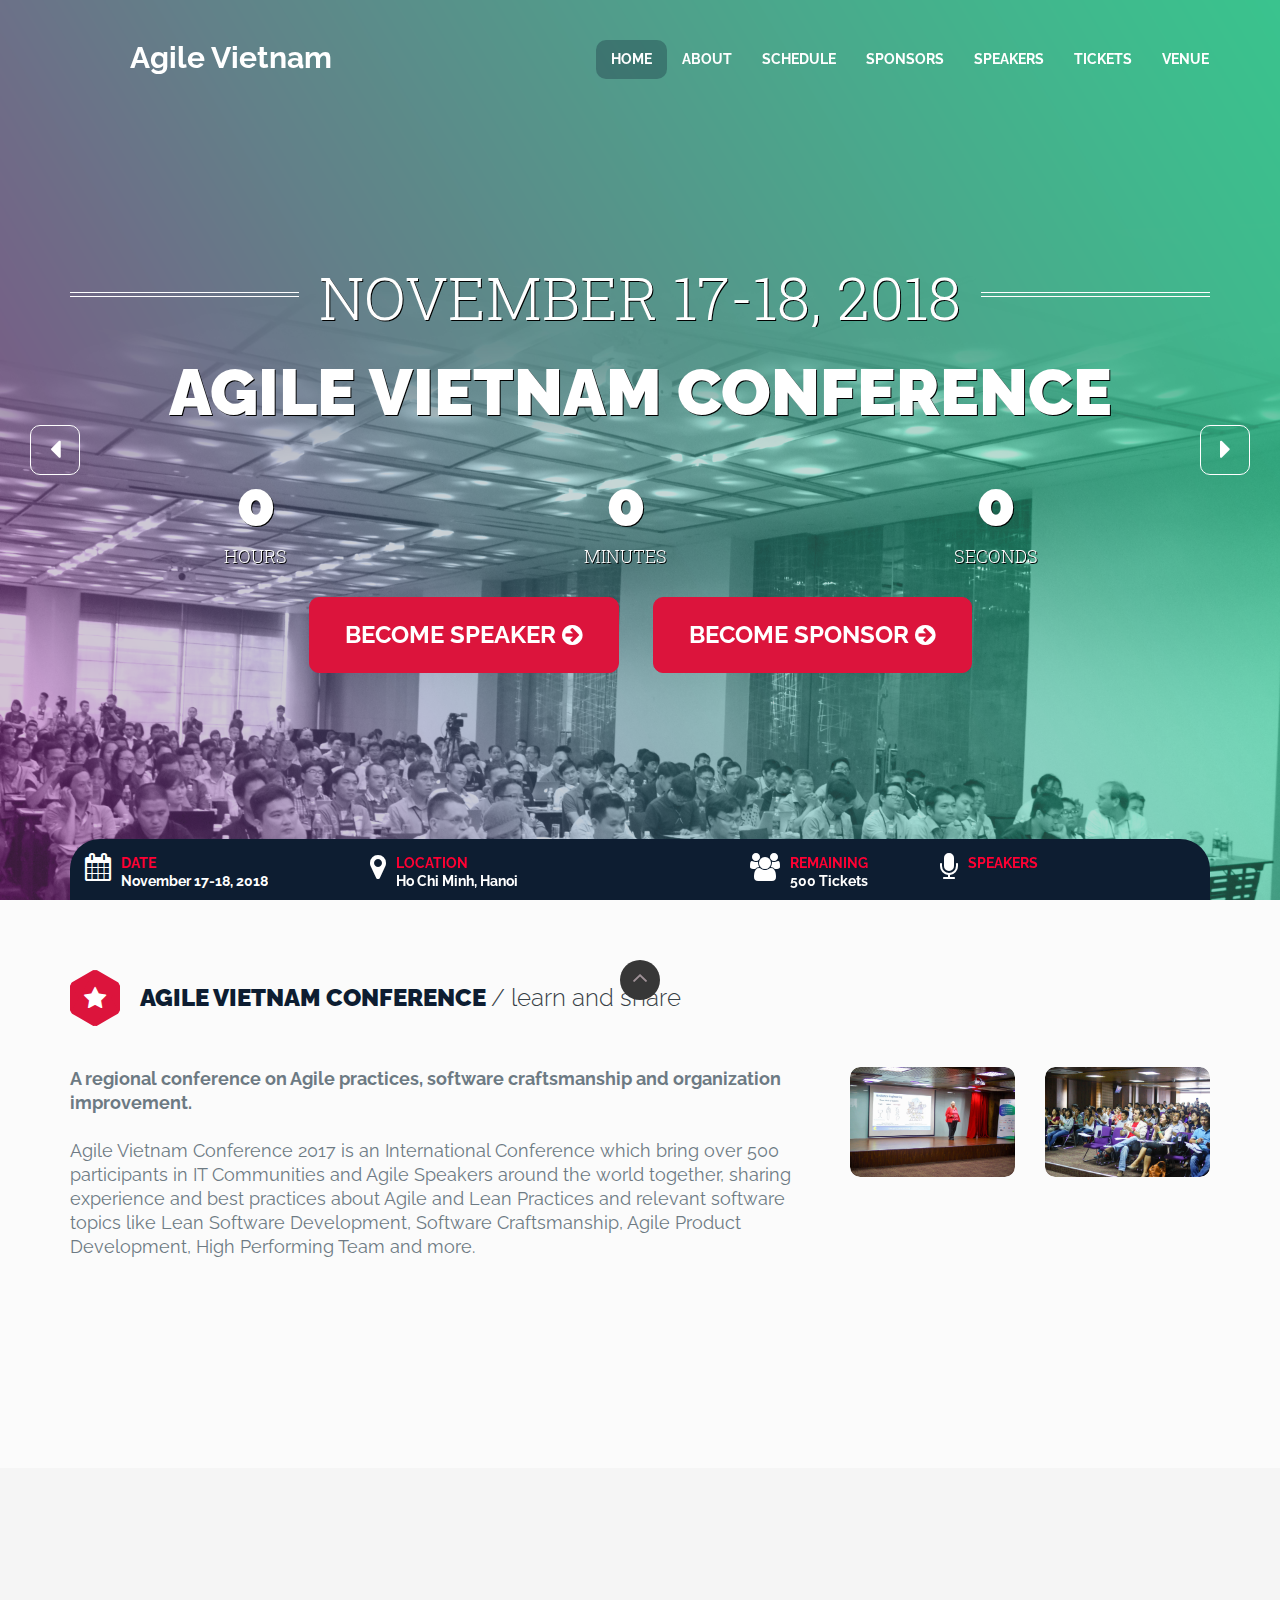
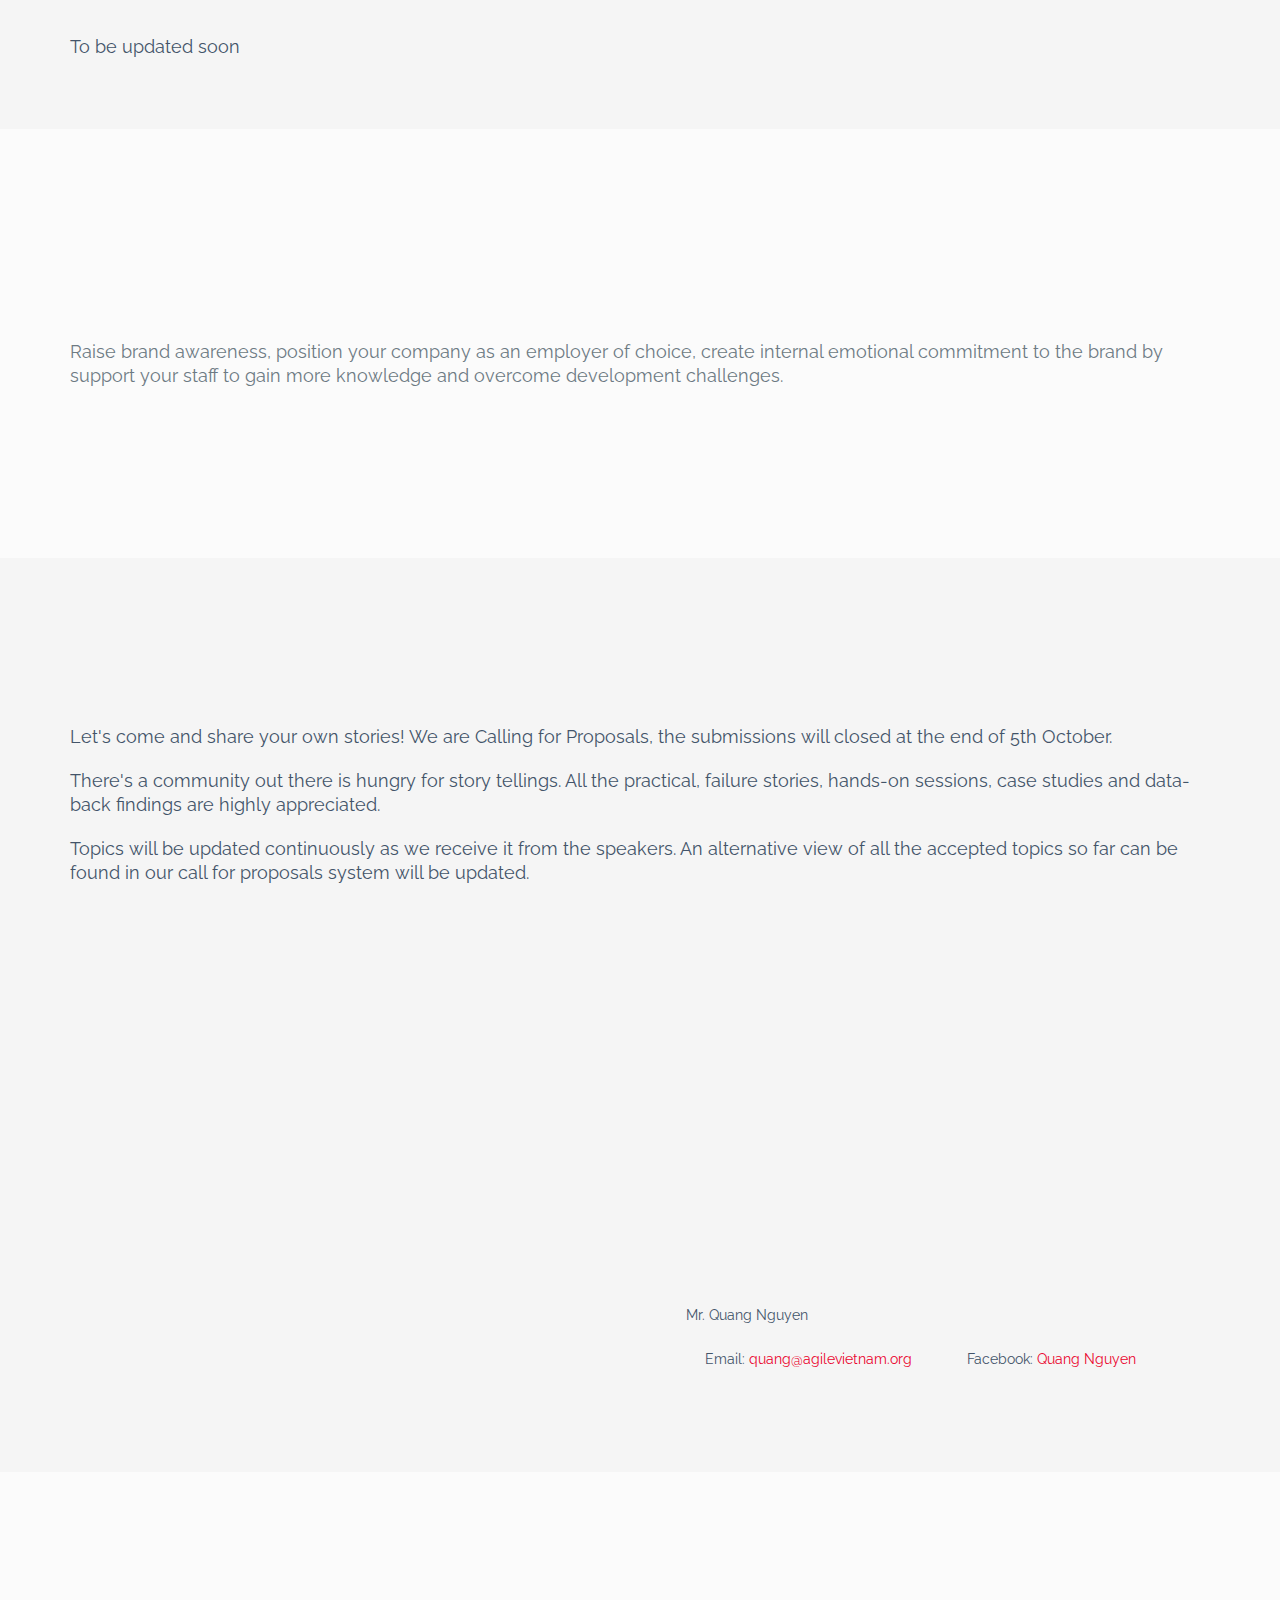
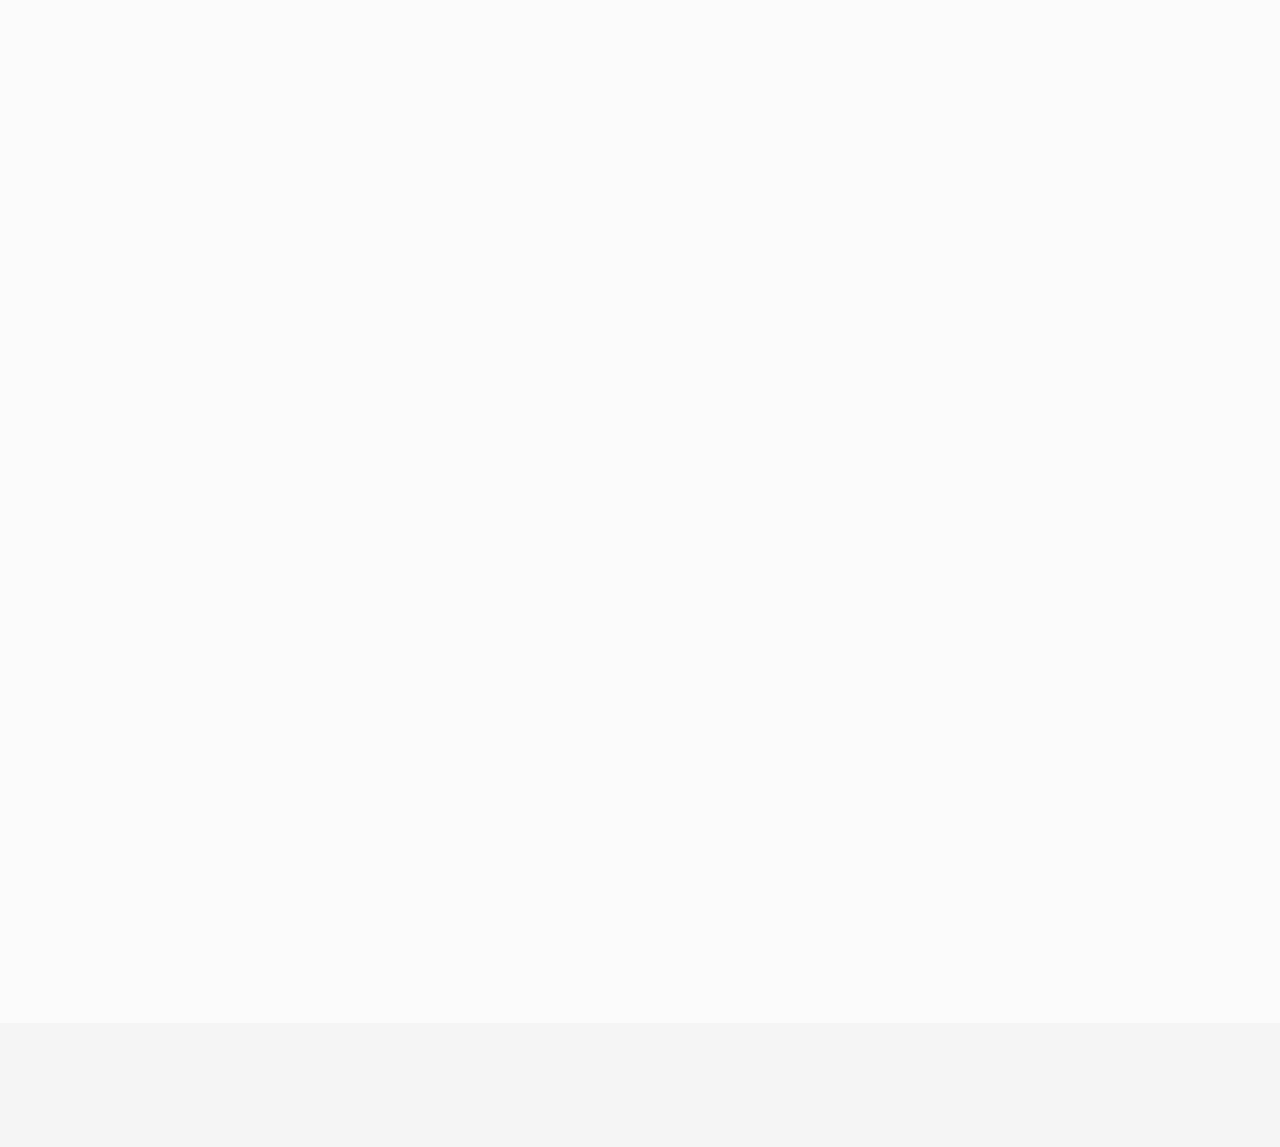
==== commit bffb18c0: "Update call sponsor & speaker" ====
--- a/index.html
+++ b/index.html
@@ -92,7 +92,11 @@
 													<div id="defaultCountdown" class="defaultCountdown clearfix"></div>
 												</div>
 												<p class="caption-text">
+													<a class="btn btn-theme btn-theme-xl" href="https://goo.gl/forms/rHUuCEQHw1vDsq7V2" target="_blank"> Become speaker <i class="fa fa-arrow-circle-right"></i></a>
+													<a class="btn btn-theme btn-theme-xl" href="download/Sponsorship_Information_2018.pdf" target="_blank"> Become sponsor <i class="fa fa-arrow-circle-right"></i></a>
+													<!--
 													<a class="btn btn-theme btn-theme-xl" href="#tickets"> Register <i class="fa fa-arrow-circle-right"></i></a>
+												 --
 													<!--
 													<a class="btn btn-theme btn-theme-xl" href="#price" data-toggle="modal" data-animation="flipInY" data-animation-delay="600"> Register <i class="fa fa-arrow-circle-right"></i></a>
 													-->
@@ -102,7 +106,7 @@
 									</div>
 								</div>
 							</div>
-							
+
 							<!-- Slide -->
 							<div class="item page text-center slide1">
 								<div class="caption">
@@ -122,7 +126,7 @@
 									</div>
 								</div>
 							</div>
-							
+
 						</div>
 					</div>
 					<!-- Event description -->
@@ -352,7 +356,7 @@
 				</div>
 			</section>
 			<!-- /PAGE SPONSORS -->
-			
+
 			<!-- PAGE SPEAKERS -->
 			<section class="page-section light" id="speakers">
 				<div class="container">
@@ -518,7 +522,7 @@
 					</div>
 					-->
 					<!-- /Speakers row -->
-				
+
 					<div>
 						<p />
 							<p>Let's come and share your own stories! We are Calling for Proposals, the submissions will closed at the end of 5th October.</p>
@@ -530,8 +534,8 @@
 						<div class="text-center margin-top">
 						<a data-animation="flipInY" data-animation-delay="500" href="https://goo.gl/forms/6XjFSzrv9IojLRog2" class="btn btn-theme"><i class="fa fa-thumbs-up"></i> Call for speaker </a>
 					</div>
-						
-						
+
+
 					</div>
 				</section>
 				<!-- /PAGE SPEAKERS -->
@@ -583,7 +587,7 @@
 					</div>
 				</section>-->
 				<!-- / PAGE TICKETS -->
-				
+
 				<!-- PAGE LOCATION -->
 
 				<!--<section class="page-section" id="location">
@@ -603,7 +607,7 @@
 								<a href="#" class="btn btn-theme"
 								data-animation="flipInY" data-animation-delay="300">Get Direction <i class="fa fa-arrow-circle-right"></i></a>
 							</div>
-						</div> 
+						</div>
 						<!-- Google map -->
 						<!--<div class="google-map">
 							<div id="map-canvas"></div>
@@ -612,7 +616,7 @@
 				<!--	</div>
 				</section>
 				<!-- /PAGE LOCATION -->
-				
+
 				<section class="page-section light">
 					<div class="container">
 						<div class="row">
@@ -878,7 +882,7 @@
 						</div>
 					</div>
 				</section>
-				
+
 			</div>
 			<!-- /Content area -->
 			<!-- FOOTER -->
@@ -987,4 +991,4 @@
 		});
 		</script>
 	</body>
-</html>+</html>
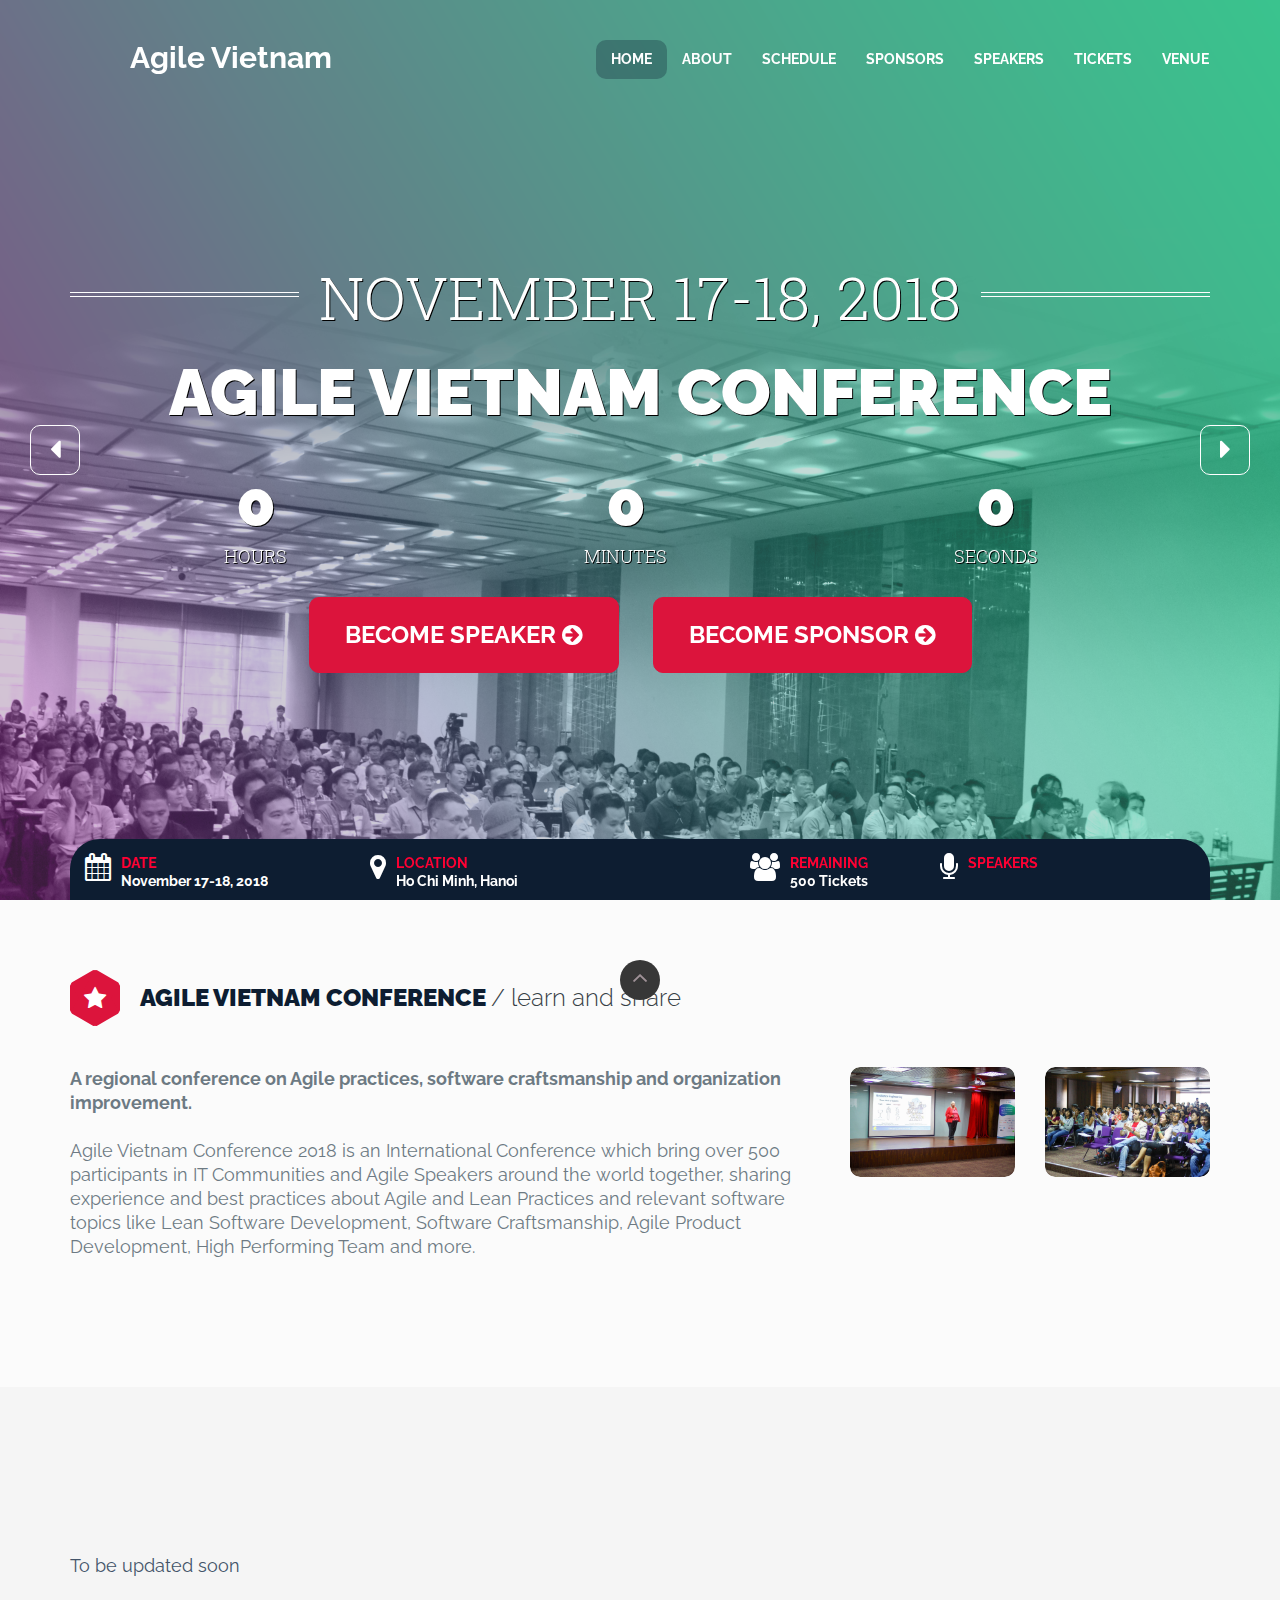
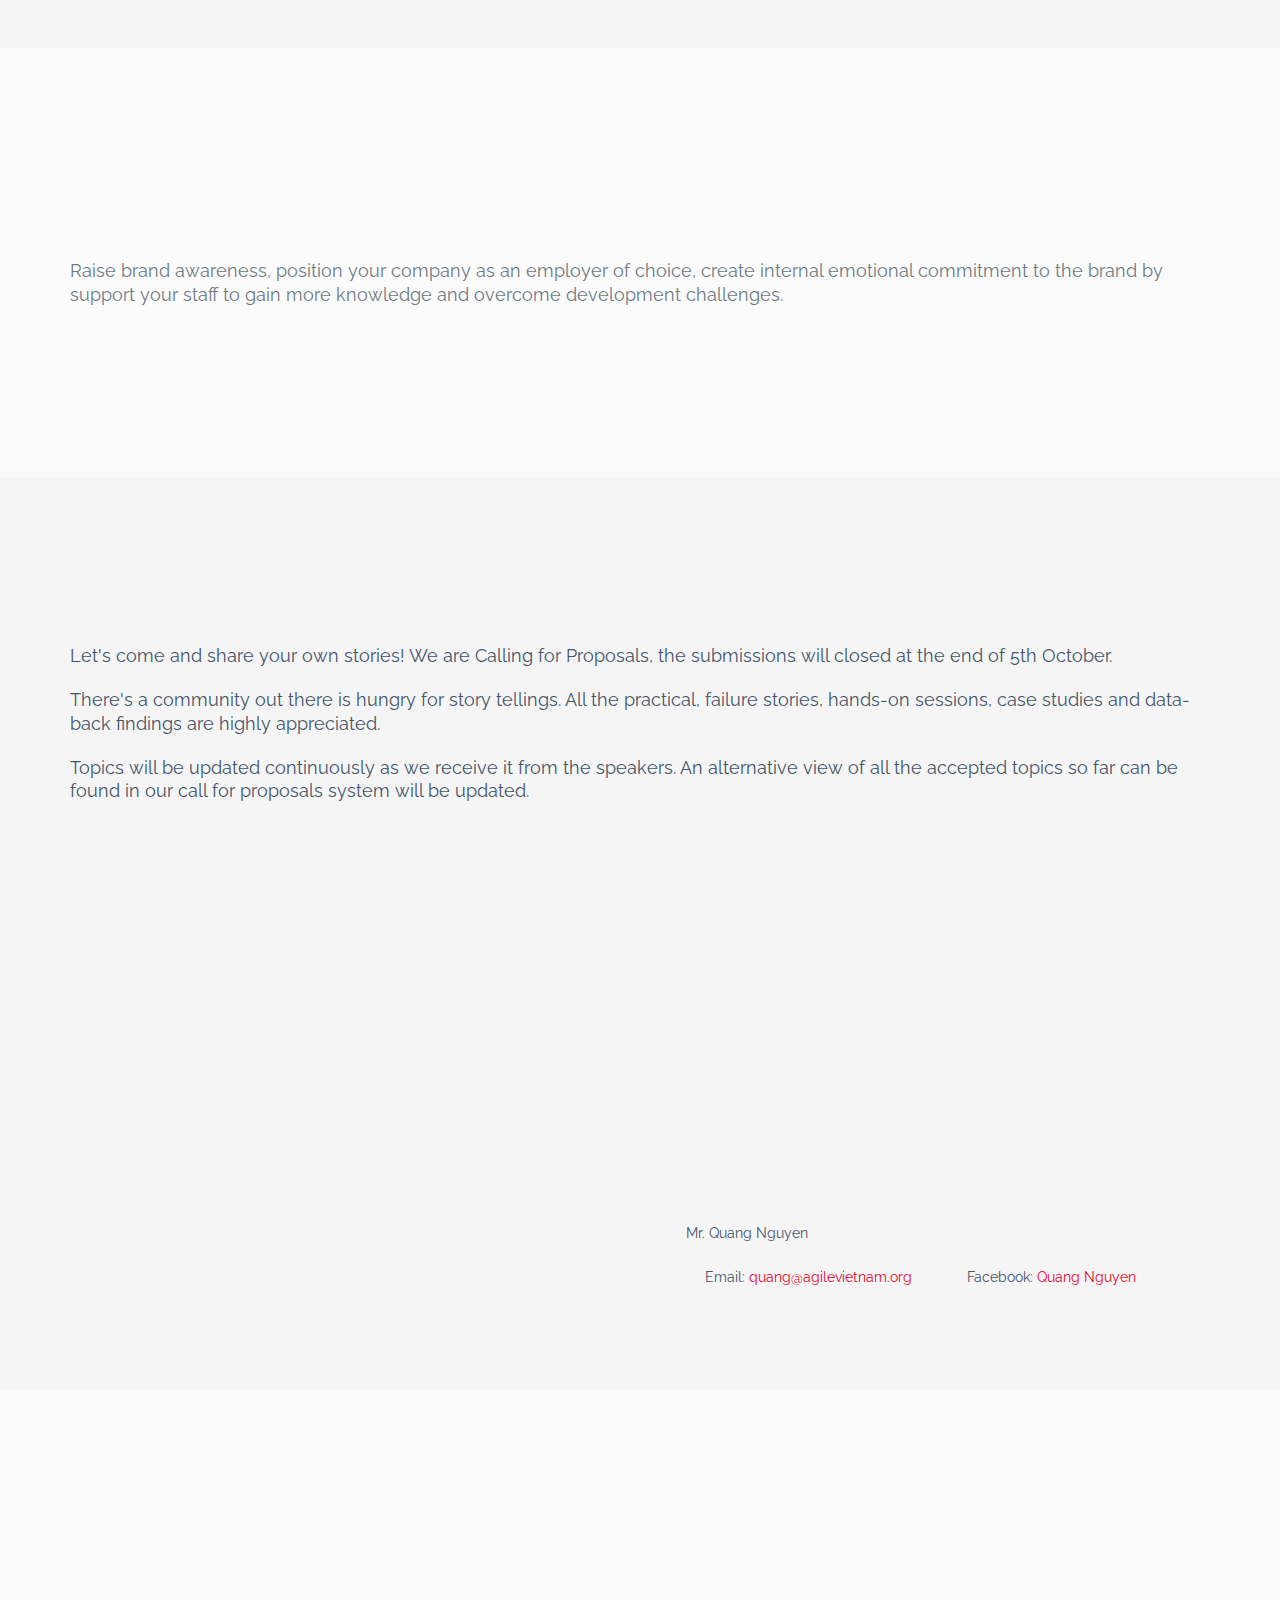
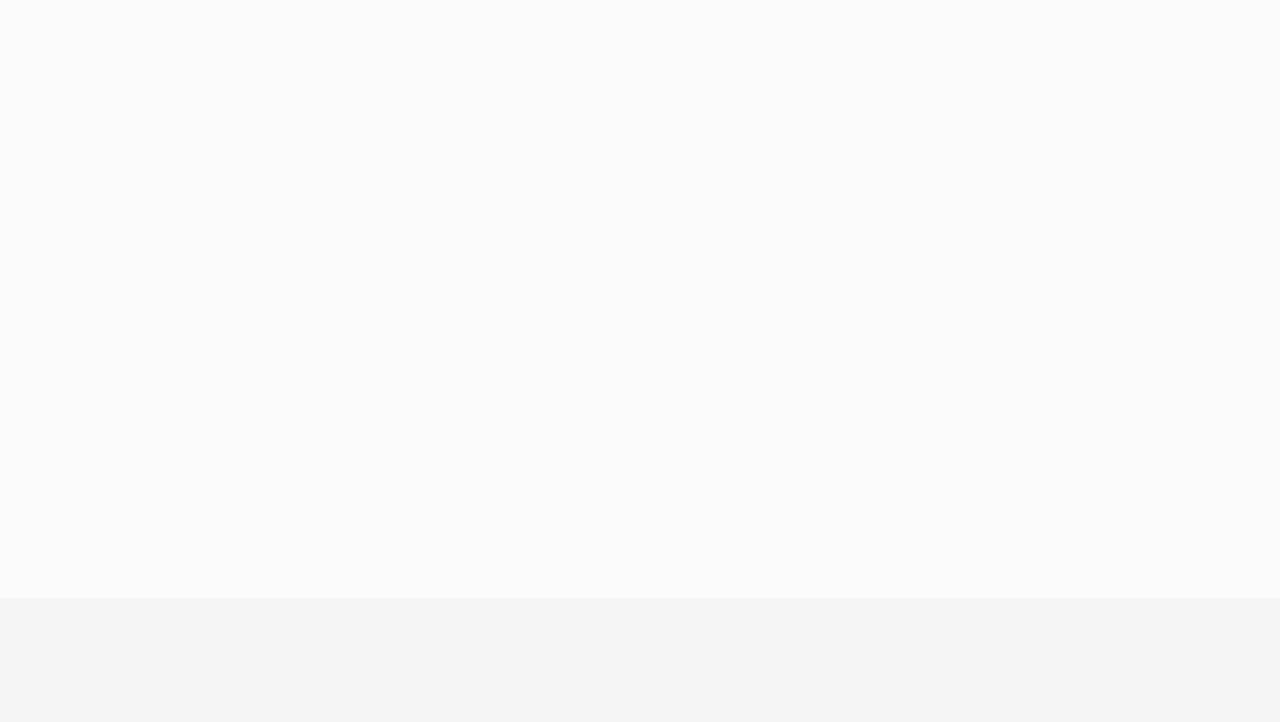
==== commit d77c591c: "Update content to 2018" ====
--- a/index.html
+++ b/index.html
@@ -201,12 +201,14 @@
 						<div class="col-lg-8">
 							<p data-animation="fadeInUp" data-animation-delay="300">
 								<b>A regional conference on Agile practices, software craftsmanship and organization improvement.</b><br/><br/>
-								Agile Vietnam Conference 2017 is an International Conference which bring over 500 participants in IT Communities and Agile Speakers around the world together, sharing experience and best practices about Agile and Lean Practices and relevant software topics like Lean Software Development, Software Craftsmanship, Agile Product Development, High Performing Team and more.
+								Agile Vietnam Conference 2018 is an International Conference which bring over 500 participants in IT Communities and Agile Speakers around the world together, sharing experience and best practices about Agile and Lean Practices and relevant software topics like Lean Software Development, Software Craftsmanship, Agile Product Development, High Performing Team and more.
 							</p><br/>
+							<!--
 							<p class="btn-row">
-								<a href="http://tikkit.vn/agilevietnam/" data-toggle="modal" class="btn btn-theme btn-theme-xl" data-animation="flipInY" data-animation-delay="200">Register <i class="fa fa-arrow-circle-right"></i></a><!--
-								--><!--<a href="#" class="btn btn-theme btn-theme-xl btn-theme-transparent" data-animation="flipInY" data-animation-delay="400">Watch video</a>-->
+								<a href="#" data-toggle="modal" class="btn btn-theme btn-theme-xl" data-animation="flipInY" data-animation-delay="200">Register <i class="fa fa-arrow-circle-right"></i></a><!--
+
 							</p>
+						-->
 						</div>
 						<div class="col-xs-12 col-sm-6 col-md-6 col-lg-4 pull-left">
 							<!-- Thumbnails -->
@@ -305,10 +307,12 @@
 							<span data-animation="fadeInRight" data-animation-delay="500" class="title-inner">Schedule <small>/ dont forget amazing things</small></span>
 							</h1>
 						</div>
+						<!--
 						<div class="col-md-4 text-right-md pull-right">
 							<a href="#" class="btn btn-theme btn-theme-lg btn-theme-transparent-grey pull-right"
 							data-animation="flipInY" data-animation-delay="300"><i class="fa fa-print"></i> Download</a>
 						</div>
+					-->
 					</div>
 					<!-- Schedule -->
 					<span style="text-align:center;">To be updated soon</span>
@@ -351,7 +355,7 @@
 						<p>Raise brand awareness, position your company as an employer of choice, create internal emotional commitment to the brand by support your staff to gain more knowledge and overcome development challenges.</p>
 					</div>
 					<div class="text-center margin-top">
-						<a data-animation="flipInY" data-animation-delay="500" href="https://goo.gl/Lsydzd" class="btn btn-theme"><i class="fa fa-thumbs-up"></i> Become a sponsor</a>
+						<a data-animation="flipInY" data-animation-delay="500" href="download/Sponsorship_Information_2018.pdf" target="_blank" class="btn btn-theme"><i class="fa fa-thumbs-up"></i> Become a sponsor</a>
 					</div>
 				</div>
 			</section>
@@ -532,7 +536,7 @@
 
 						</div>
 						<div class="text-center margin-top">
-						<a data-animation="flipInY" data-animation-delay="500" href="https://goo.gl/forms/6XjFSzrv9IojLRog2" class="btn btn-theme"><i class="fa fa-thumbs-up"></i> Call for speaker </a>
+						<a data-animation="flipInY" data-animation-delay="500" href="https://goo.gl/forms/rHUuCEQHw1vDsq7V2" target="_blank" class="btn btn-theme"><i class="fa fa-thumbs-up"></i> Call for speaker </a>
 					</div>
 
 
@@ -807,7 +811,7 @@
 									</div>
 								</article>
 							</div>
-							<!-- -->
+							<!--
 							<div class="col-md-4">
 								<article class="post-wrap" data-animation="fadeInUp" data-animation-delay="300">
 									<div class="post-media">
@@ -841,7 +845,7 @@
 									</div>
 								</article>
 							</div>
-							<!-- -->
+							-->
 							<div class="col-md-4">
 								<article class="post-wrap" data-animation="fadeInUp" data-animation-delay="500">
 									<div class="post-media">
@@ -902,7 +906,7 @@
 								-->
 							</ul>
 						</div>
-						<span class="copyright" data-animation="fadeInUp" data-animation-delay="100">&copy; 2017 Agile Vietnam</span>
+						<span class="copyright" data-animation="fadeInUp" data-animation-delay="100">&copy; 2018 Agile Vietnam</span>
 					</div>
 				</div>
 			</footer>
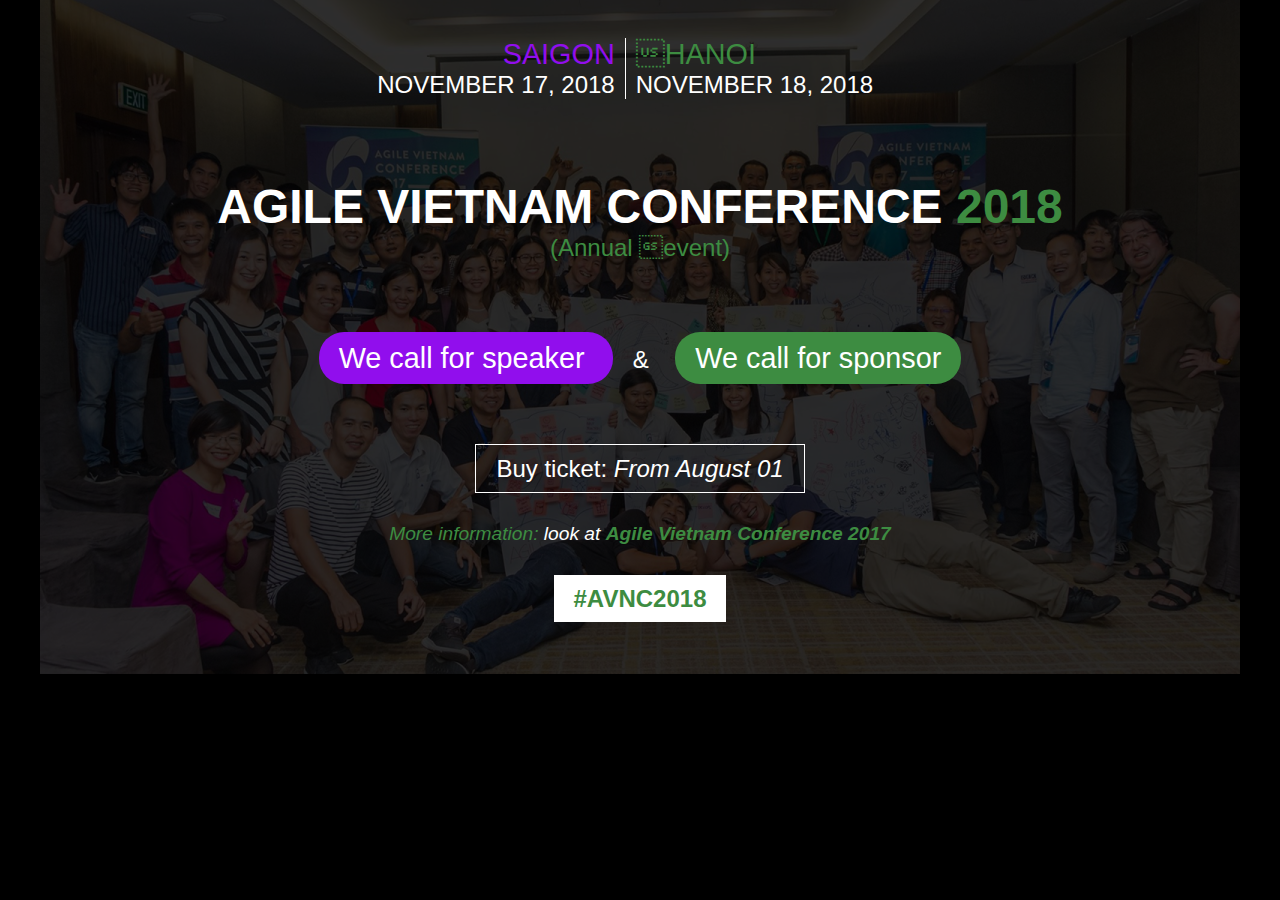
==== commit 4e4cb0dc: "Update new website" ====
--- a/index.html
+++ b/index.html
@@ -1,998 +1,126 @@
-<!DOCTYPE html>
-<!--[if lt IE 7 ]><html class="ie ie6" lang="en"><![endif]-->
-<!--[if IE 7 ]><html class="ie ie7" lang="en"><![endif]-->
-<!--[if IE 8 ]><html class="ie ie8" lang="en"><![endif]-->
-<!--[if (gte IE 9)|!(IE)]><!--><html lang="en"><!--<![endif]-->
-<head>
-	<meta charset="utf-8">
-	<!--[if IE]><meta http-equiv="X-UA-Compatible" content="IE=edge"><![endif]-->
-	<meta name="viewport" content="width=device-width, initial-scale=1">
-	<title>Agile Vietnam Conference 2018 - #AVC2018</title>
-	<!-- Favicons -->
-	<link rel="apple-touch-icon-precomposed" sizes="144x144" href="assets/ico/favicon.ico">
-	<link rel="shortcut icon" href="assets/ico/favicon.ico">
-	<!-- CSS Global -->
-	<link href="assets/plugins/bootstrap/css/bootstrap.min.css" rel="stylesheet">
-	<link href="assets/plugins/fontawesome/css/font-awesome.min.css" rel="stylesheet">
-	<link href="assets/plugins/bootstrap-select/bootstrap-select.min.css" rel="stylesheet">
-	<link href="assets/plugins/owlcarousel2/assets/owl.carousel.min.css" rel="stylesheet">
-	<link href="assets/plugins/owlcarousel2/assets/owl.theme.default.min.css" rel="stylesheet">
-	<link href="assets/plugins/prettyphoto/css/prettyPhoto.css" rel="stylesheet">
-	<link href="assets/plugins/animate/animate.min.css" rel="stylesheet">
-	<link href="assets/plugins/countdown/jquery.countdown.css" rel="stylesheet">
-	<link href="assets/css/theme.css" rel="stylesheet">
-	<link href="assets/css/custom.css" rel="stylesheet">
-	<!--[if lt IE 9]>
-	<script src="assets/plugins/iesupport/html5shiv.js"></script>
-	<script src="assets/plugins/iesupport/respond.min.js"></script>
-	<![endif]-->
-</head>
-<body id="home" class="wide body-light">
-	<!-- Preloader -->
-	<div id="preloader">
-		<div id="status">
-			<div class="spinner"></div>
-		</div>
-	</div>
-	<!-- Wrap all content -->
-	<div class="wrapper">
-		<!-- HEADER -->
-		<header class="header fixed">
-			<div class="container">
-				<div class="header-wrapper clearfix">
-					<!-- Logo -->
-					<div class="logo">
-						<a href="#home" class="scroll-to">
-							<span class="fa-stack">
-								<i class="fa logo-hex fa-stack-2x"></i>
-								<i class="fa logo-fa fa-map-marker fa-stack-1x"></i>
-							</span>
-							Agile Vietnam
-						</a>
-					</div>
-					<!-- /Logo -->
-					<!-- Navigation -->
-					<div id="mobile-menu"></div>
-					<nav class="navigation closed clearfix">
-						<a href="#" class="menu-toggle btn"><i class="fa fa-bars"></i></a>
-						<ul class="sf-menu nav">
-							<li class="active"><a href="#home">Home</a></li>
-							<li><a href="#about">About</a></li>
-							<li><a href="#schedule">Schedule</a></li>
-							<li><a href="#sponsors">Sponsors</a></li>
-							<li><a href="#speakers">Speakers</a></li>
-							<li><a href="#tickets">Tickets</a></li>
-							<li><a href="#location">Venue</a></li>
-							<!--
-							<li><a href="blog.html">Blog</a></li>
-							-->
-						</ul>
-					</nav>
-					<!-- /Navigation -->
-				</div>
-			</div>
-		</header>
-		<!-- /HEADER -->
-		<!-- Content area -->
-		<div class="content-area">
-			<div id="main">
-				<!-- SLIDER -->
-				<section class="page-section no-padding background-img-slider">
-					<div class="container">
-						<div id="main-slider" class="owl-carousel owl-theme">
-							<!-- Slide -->
-							<div class="item page text-center slide0">
-								<div class="caption">
-									<div class="container">
-										<div class="div-table">
-											<div class="div-cell">
-												<h2 class="caption-title" data-animation="fadeInDown" data-animation-delay="100"><span>November 17-18, 2018</span></h2>
-												<h3 class="caption-subtitle" data-animation="fadeInUp" data-animation-delay="300">Agile Vietnam Conference</h3>
-												<div class="countdown-wrapper">
-													<div id="defaultCountdown" class="defaultCountdown clearfix"></div>
-												</div>
-												<p class="caption-text">
-													<a class="btn btn-theme btn-theme-xl" href="https://goo.gl/forms/rHUuCEQHw1vDsq7V2" target="_blank"> Become speaker <i class="fa fa-arrow-circle-right"></i></a>
-													<a class="btn btn-theme btn-theme-xl" href="download/Sponsorship_Information_2018.pdf" target="_blank"> Become sponsor <i class="fa fa-arrow-circle-right"></i></a>
-													<!--
-													<a class="btn btn-theme btn-theme-xl" href="#tickets"> Register <i class="fa fa-arrow-circle-right"></i></a>
-												 --
-													<!--
-													<a class="btn btn-theme btn-theme-xl" href="#price" data-toggle="modal" data-animation="flipInY" data-animation-delay="600"> Register <i class="fa fa-arrow-circle-right"></i></a>
-													-->
-												</p>
-											</div>
-										</div>
-									</div>
-								</div>
-							</div>
+<html>
+  <head>
+    <title>Agile Vietnam Conference 2018</title>
+    <style>
+      body {
+        background: url('assets/img/avc2017.png') #000 no-repeat center top;
+        text-align: center;
+        color: #FFF;
+        font-family: "Myriad Pro", Tahoma, "Gill Sans", "Gill Sans MT", Calibri, sans-serif;
+        font-size: 18pt;
+        padding: 30px 0px;
+      }
+      div.row {
+        width: 100%;
+        float: left;
+        padding: 0px 0px;
+      }
+      div.item-left, div.item-right {
+        width: 48%;
+        float: left;
+      }
+      div.item-left {
+        text-align: right;
+        padding-right: 10px;
+      }
+      div.item-right {
+        text-align: left;
+        border-left: 1px solid #FFF;
+        padding-left: 10px;
+      }
+      .purle {
+        color: #910eed;
+      }
+      .green {
+        color: #3d8c41;
+      }
 
-							<!-- Slide -->
-							<div class="item page text-center slide1">
-								<div class="caption">
-									<div class="container">
-										<div class="div-table">
-											<div class="div-cell">
-												<h2 class="caption-title" data-animation="fadeInDown" data-animation-delay="100"><span>November 17-18, 2018</span></h2>
-												<h3 class="caption-subtitle" data-animation="fadeInUp" data-animation-delay="300">Agile Vietnam Conference</h3>
-												<p class="caption-text">
-													<a class="btn btn-theme btn-theme-xl" href="#tickets"> Register <i class="fa fa-arrow-circle-right"></i></a>
-													<!--
-													<a class="btn btn-theme btn-theme-xl" href="#price" data-toggle="modal" data-animation="flipInY" data-animation-delay="600"> Register <i class="fa fa-arrow-circle-right"></i></a>
-													--><a class="btn btn-theme btn-theme-xl btn-theme-transparent-white" href="https://www.youtube.com/watch?v=T4_Ng7Dx7Pw&t=38s" data-gal="prettyPhoto" data-animation="flipInY" data-animation-delay="900">Watch video</a>
-												</p>
-											</div>
-										</div>
-									</div>
-								</div>
-							</div>
-
-						</div>
-					</div>
-					<!-- Event description -->
-					<div class="event-description">
-						<div class="container">
-							<div class="row">
-								<div class="event-background">
-									<div class="container-fluid">
-										<div class="row">
-											<div class="col-xs-12 col-sm-6 col-md-3">
-												<div class="media">
-													<span class="pull-left">
-														<i class="fa fa-calendar fa-2x"></i>
-													</span>
-													<div class="media-body">
-														<h4 class="media-heading">Date</h4>
-														<span>November 17-18, 2018</span>
-													</div>
-												</div>
-											</div>
-											<div class="col-xs-12 col-sm-6 col-md-4">
-												<div class="media">
-													<span class="pull-left">
-														<i class="fa fa-map-marker fa-2x"></i>
-													</span>
-													<div class="media-body">
-														<h4 class="media-heading">Location</h4>
-														<span>Ho Chi Minh, Hanoi</span>
-													</div>
-												</div>
-											</div>
-											<div class="col-xs-12 col-sm-6 col-md-2">
-												<div class="media">
-													<span class="pull-left">
-														<i class="fa fa-group fa-2x media-object"></i>
-													</span>
-													<div class="media-body">
-														<h4 class="media-heading">Remaining</h4>
-														<span>500 Tickets</span>
-													</div>
-												</div>
-											</div>
-											<div class="col-xs-12 col-sm-6 col-md-3">
-												<div class="media">
-													<span class="pull-left">
-														<i class="fa fa-microphone fa-2x"></i>
-													</span>
-													<div class="media-body">
-														<h4 class="media-heading">Speakers</h4>
-														<span></span>
-													</div>
-												</div>
-											</div>
-										</div>
-									</div>
-								</div>
-							</div>
-						</div>
-					</div>
-					<!-- /Event description -->
-				</section>
-				<!-- /SLIDER -->
-			</div>
-			<!-- PAGE ABOUT -->
-			<section class="page-section" id="about">
-				<div class="container">
-					<h1 class="section-title">
-					<span data-animation="flipInY" data-animation-delay="300" class="icon-inner"><span class="fa-stack"><i class="fa rhex fa-stack-2x"></i><i class="fa fa-star fa-stack-1x"></i></span></span>
-					<span data-animation="fadeInRight" data-animation-delay="500" class="title-inner">Agile Vietnam Conference <small>/ learn and share</small></span>
-					</h1>
-					<div class="row">
-						<div class="col-lg-8">
-							<p data-animation="fadeInUp" data-animation-delay="300">
-								<b>A regional conference on Agile practices, software craftsmanship and organization improvement.</b><br/><br/>
-								Agile Vietnam Conference 2018 is an International Conference which bring over 500 participants in IT Communities and Agile Speakers around the world together, sharing experience and best practices about Agile and Lean Practices and relevant software topics like Lean Software Development, Software Craftsmanship, Agile Product Development, High Performing Team and more.
-							</p><br/>
-							<!--
-							<p class="btn-row">
-								<a href="#" data-toggle="modal" class="btn btn-theme btn-theme-xl" data-animation="flipInY" data-animation-delay="200">Register <i class="fa fa-arrow-circle-right"></i></a><!--
-
-							</p>
-						-->
-						</div>
-						<div class="col-xs-12 col-sm-6 col-md-6 col-lg-4 pull-left">
-							<!-- Thumbnails -->
-							<div class="row thumbnails">
-								<div class="col-sm-6 col-xs-6">
-									<div class="thumbnail no-border no-padding" data-animation="fadeInLeft" data-animation-delay="100">
-										<div class="media">
-											<img src="assets/img/common/session1.jpg" alt="">
-											<div class="caption hovered">
-												<div class="caption-wrapper div-table">
-													<div class="caption-inner div-cell">
-														<p class="caption-buttons"><a href="assets/img/common/session1.jpg" class="btn caption-zoom" data-gal="prettyPhoto"><i class="fa fa-search"></i></a></p>
-													</div>
-												</div>
-											</div>
-										</div>
-									</div>
-								</div>
-								<div class="col-sm-6 col-xs-6">
-									<div class="thumbnail no-border no-padding" data-animation="fadeInDown" data-animation-delay="200">
-										<div class="media">
-											<img src="assets/img/common/session2.jpg" alt="">
-											<div class="caption hovered">
-												<div class="caption-wrapper div-table">
-													<div class="caption-inner div-cell">
-														<p class="caption-buttons"><a href="assets/img/common/session2.jpg" class="btn caption-zoom" data-gal="prettyPhoto"><i class="fa fa-search"></i></a></p>
-													</div>
-												</div>
-											</div>
-										</div>
-									</div>
-								</div>
-								<div class="col-sm-6 col-xs-6">
-									<div class="thumbnail no-border no-padding" data-animation="fadeInRight" data-animation-delay="300">
-										<div class="media">
-											<img src="assets/img/common/session3.jpg" alt="">
-											<div class="caption hovered">
-												<div class="caption-wrapper div-table">
-													<div class="caption-inner div-cell">
-														<p class="caption-buttons"><a href="assets/img/common/session3.jpg" class="btn caption-zoom" data-gal="prettyPhoto"><i class="fa fa-search"></i></a></p>
-													</div>
-												</div>
-											</div>
-										</div>
-									</div>
-								</div>
-								<div class="col-sm-6 col-xs-6">
-									<div class="thumbnail no-border no-padding" data-animation="fadeInUp" data-animation-delay="400">
-										<div class="media">
-											<img src="assets/img/common/session4.jpg" alt="">
-											<div class="caption hovered">
-												<div class="caption-wrapper div-table">
-													<div class="caption-inner div-cell">
-														<p class="caption-buttons"><a href="assets/img/common/session4.jpg" class="btn caption-zoom" data-gal="prettyPhoto"><i class="fa fa-search"></i></a></p>
-													</div>
-												</div>
-											</div>
-										</div>
-									</div>
-								</div>
-							</div>
-							<!-- /Thumbnails -->
-						</div>
-					</div>
-				</div>
-			</section>
-			<!-- /PAGE ABOUT -->
-			<!--
-			<section class="page-section color" id="donation">
-					<div class="container">
-							<h1 class="section-title">
-							<span data-animation="flipInY" data-animation-delay="300" class="icon-inner"><span class="fa-stack"><i class="fa rhex fa-stack-2x"></i><i class="fa fa-ticket fa-stack-1x"></i></span></span>
-							<span data-animation="fadeInRight" data-animation-delay="500" class="title-inner">Donation <small> / make it better</small></span>
-							</h1>
-							<p>Agile Vietnam Conference is none-profit conference. Support us for better event.</p>
-							<form action="https://www.paypal.com/cgi-bin/webscr" method="post">
-									<input type="hidden" name="business" value="yourpaypalemail@domain.com">
-									<input type="hidden" name="cmd" value="_donations">
-									<input type="hidden" name="item_name" value="Donate">
-									<input type="hidden" name="item_number" value="">
-									<input type="hidden" name="amount" value="25.00">
-									<input type="hidden" name="currency_code" value="USD">
-									<button name="submit" class="btn btn-theme">Make a donation now</button>
-									<img alt="" border="0" width="1" height="1" src="https://www.paypalobjects.com/en_US/i/scr/pixel.gif">
-							</form>
-					</div>
-			</section>
-			-->
-			<!-- PAGE SCHEDULE -->
-			<section class="page-section light" id="schedule">
-				<div class="container">
-					<div class="row">
-						<div class="col-md-8 pull-left">
-							<h1 class="section-title">
-							<span data-animation="flipInY" data-animation-delay="300" class="icon-inner"><span class="fa-stack"><i class="fa rhex fa-stack-2x"></i><i class="fa fa-star fa-stack-1x"></i></span></span>
-							<span data-animation="fadeInRight" data-animation-delay="500" class="title-inner">Schedule <small>/ dont forget amazing things</small></span>
-							</h1>
-						</div>
-						<!--
-						<div class="col-md-4 text-right-md pull-right">
-							<a href="#" class="btn btn-theme btn-theme-lg btn-theme-transparent-grey pull-right"
-							data-animation="flipInY" data-animation-delay="300"><i class="fa fa-print"></i> Download</a>
-						</div>
-					-->
-					</div>
-					<!-- Schedule -->
-					<span style="text-align:center;">To be updated soon</span>
-					<!-- /Schedule -->
-				</div>
-			</section>
-			<!-- /PAGE SCHEDULE -->
-			<!-- PAGE SPONSORS -->
-			<section class="page-section" id="sponsors">
-				<div class="container">
-					<h1 class="section-title">
-					<span data-animation="flipInY" data-animation-delay="100" class="icon-inner"><span class="fa-stack"><i class="fa rhex fa-stack-2x"></i><i class="fa fa-thumbs-up fa-stack-1x"></i></span></span>
-					<span data-animation="fadeInRight" data-animation-delay="100" class="title-inner">Event Sponsors <small> / dont forget supporters</small></span>
-					</h1>
-					<div class="partners-carousel" data-animation="fadeInUp" data-animation-delay="300">
-						<!--<div class="owl-carousel">-->
-						<div class="">
-							<a href="https://www.dektech.com.au/vietnam/"><img   style="width: 30%;" src="assets/img/sponsors/dek.png" alt=""/></a>
-							<a href="https://www.kms-technology.com/"><img   style="width: 30%; margin-left: 20px;" src="assets/img/sponsors/kms.png" alt=""/></a>
-							<a href="http://hocvienagile.com/"><img   style="width: 30%;  margin-left: 20px;" 	src="assets/img/sponsors/agilead.png" alt=""/></a>
-							<a href="http://hocvienagile.com/"><img   style="width: 30%;  margin-left: 20px;" 	src="assets/img/sponsors/TikkiT_logo.png" alt=""/></a>
-							<!--
-							<div><a href="#"><img src="assets/img/partner/light/partner-1.png" alt=""/></a></div>
-							<div><a href="#"><img src="assets/img/partner/light/partner-2.png" alt=""/></a></div>
-							<div><a href="#"><img src="assets/img/partner/light/partner-3.png" alt=""/></a></div>
-							<div><a href="#"><img src="assets/img/partner/light/partner-4.png" alt=""/></a></div>
-							<div><a href="#"><img src="assets/img/partner/light/partner-5.png" alt=""/></a></div>
-							<div><a href="#"><img src="assets/img/partner/light/partner-6.png" alt=""/></a></div>
-							<div><a href="#"><img src="assets/img/partner/light/partner-1.png" alt=""/></a></div>
-							<div><a href="#"><img src="assets/img/partner/light/partner-2.png" alt=""/></a></div>
-							<div><a href="#"><img src="assets/img/partner/light/partner-3.png" alt=""/></a></div>
-							<div><a href="#"><img src="assets/img/partner/light/partner-4.png" alt=""/></a></div>
-							<div><a href="#"><img src="assets/img/partner/light/partner-5.png" alt=""/></a></div>
-							<div><a href="#"><img src="assets/img/partner/light/partner-6.png" alt=""/></a></div>
-							-->
-						</div>
-					</div>
-					<div>
-						<p></p><p></p>
-						<p>Raise brand awareness, position your company as an employer of choice, create internal emotional commitment to the brand by support your staff to gain more knowledge and overcome development challenges.</p>
-					</div>
-					<div class="text-center margin-top">
-						<a data-animation="flipInY" data-animation-delay="500" href="download/Sponsorship_Information_2018.pdf" target="_blank" class="btn btn-theme"><i class="fa fa-thumbs-up"></i> Become a sponsor</a>
-					</div>
-				</div>
-			</section>
-			<!-- /PAGE SPONSORS -->
-
-			<!-- PAGE SPEAKERS -->
-			<section class="page-section light" id="speakers">
-				<div class="container">
-					<h1 class="section-title">
-					<span data-animation="flipInY" data-animation-delay="300" class="icon-inner"><span class="fa-stack"><i class="fa rhex fa-stack-2x"></i><i class="fa fa-user fa-stack-1x"></i></span></span>
-					<span data-animation="fadeInUp" data-animation-delay="500" class="title-inner">Speakers <small> / meet with greaters</small></span>
-					</h1>
-					<!-- Speakers row -->
-					<!--
-					<div class="row thumbnails clear">
-							<div class="col-sm-6 col-md-3" data-animation="fadeInUp" data-animation-delay="100">
-									<div class="thumbnail no-border no-padding text-center">
-											<div class="hex">
-													<div class="hex-deg">
-															<div class="hex-deg">
-																	<div class="hex-deg">
-																			<div class="hex-inner">
-																					<div class="media">
-																							<img src="https://media.licdn.com/mpr/mpr/shrinknp_400_400/AAEAAQAAAAAAAAUsAAAAJGY4MDlmMDc3LTMwYzYtNGRjZS04Nzg3LTdiZjYwNzc2NjNlZg.jpg" alt="">
-																							<div class="caption hovered">
-																									<div class="caption-wrapper div-table">
-																											<div class="caption-inner div-cell">
-																													<p class="caption-buttons"><a href="#" class="btn caption-link"><i class="fa fa-link"></i></a></p>
-																											</div>
-																									</div>
-																							</div>
-																					</div>
-																			</div>
-																	</div>
-															</div>
-													</div>
-											</div>
-											<div class="caption before-media">
-													<h3 class="caption-title">Doi Pham</h3>
-													<p class="caption-category">Agile Coach</p>
-											</div>
-											<div class="caption">
-													<p>Agile Coach, founder of Agilead</p>
-													<ul class="social-line list-inline text-center">
-															<li><a href="#" class="facebook"><i class="fa fa-facebook"></i></a></li>
-															<li><a href="#" class="twitter"><i class="fa fa-twitter"></i></a></li>
-															<li><a href="#" class="google"><i class="fa fa-google-plus"></i></a></li>
-															<li><a href="#" class="linkedin"><i class="fa fa-linkedin"></i></a></li>
-															<li><a href="#" class="instagram"><i class="fa fa-instagram"></i></a></li>
-													</ul>
-											</div>
-									</div>
-							</div>
-							<div class="col-sm-6 col-md-3" data-animation="fadeInUp" data-animation-delay="300">
-									<div class="thumbnail no-border no-padding text-center">
-											<div class="hex">
-													<div class="hex-deg">
-															<div class="hex-deg">
-																	<div class="hex-deg">
-																			<div class="hex-inner">
-																					<div class="media">
-																							<img src="https://media.licdn.com/mpr/mpr/shrinknp_400_400/AAEAAQAAAAAAAAuYAAAAJGY1NDMzZjI2LTU5ZmYtNGIxMy1hODhhLTdkNGQ5ZmM5YTQ5NA.jpg" alt="">
-																							<div class="caption hovered">
-																									<div class="caption-wrapper div-table">
-																											<div class="caption-inner div-cell">
-																													<p class="caption-buttons"><a href="#" class="btn caption-link"><i class="fa fa-link"></i></a></p>
-																											</div>
-																									</div>
-																							</div>
-																					</div>
-																			</div>
-																	</div>
-															</div>
-													</div>
-											</div>
-											<div class="caption before-media">
-													<h3 class="caption-title">Quang Nguyen</h3>
-													<p class="caption-category">Agile Coach</p>
-											</div>
-											<div class="caption">
-													<p>Agile Coach at DEK</p>
-													<ul class="social-line list-inline text-center">
-															<li><a href="#" class="facebook"><i class="fa fa-facebook"></i></a></li>
-															<li><a href="#" class="twitter"><i class="fa fa-twitter"></i></a></li>
-															<li><a href="#" class="google"><i class="fa fa-google-plus"></i></a></li>
-															<li><a href="#" class="linkedin"><i class="fa fa-linkedin"></i></a></li>
-															<li><a href="#" class="instagram"><i class="fa fa-instagram"></i></a></li>
-													</ul>
-											</div>
-									</div>
-							</div>
-							<div class="col-sm-6 col-md-3" data-animation="fadeInUp" data-animation-delay="500">
-									<div class="thumbnail no-border no-padding text-center">
-											<div class="hex">
-													<div class="hex-deg">
-															<div class="hex-deg">
-																	<div class="hex-deg">
-																			<div class="hex-inner">
-																					<div class="media">
-																							<img src="https://media.licdn.com/mpr/mpr/shrinknp_400_400/AAEAAQAAAAAAAA2oAAAAJDc2NzU4ODE1LWUyOWItNGYzZi1hMjY1LTk2MTlmNDAzOTViNw.jpg" alt="">
-																							<div class="caption hovered">
-																									<div class="caption-wrapper div-table">
-																											<div class="caption-inner div-cell">
-																													<p class="caption-buttons"><a href="#" class="btn caption-link"><i class="fa fa-link"></i></a></p>
-																											</div>
-																									</div>
-																							</div>
-																					</div>
-																			</div>
-																	</div>
-															</div>
-													</div>
-											</div>
-											<div class="caption before-media">
-													<h3 class="caption-title">Alexandre Cuva</h3>
-													<p class="caption-category">Lean Agile Coach and Trainer</p>
-											</div>
-											<div class="caption">
-													<p>Founder Finix Asia</p>
-													<ul class="social-line list-inline text-center">
-															<li><a href="#" class="facebook"><i class="fa fa-facebook"></i></a></li>
-															<li><a href="#" class="twitter"><i class="fa fa-twitter"></i></a></li>
-															<li><a href="#" class="google"><i class="fa fa-google-plus"></i></a></li>
-															<li><a href="#" class="linkedin"><i class="fa fa-linkedin"></i></a></li>
-															<li><a href="#" class="instagram"><i class="fa fa-instagram"></i></a></li>
-													</ul>
-											</div>
-									</div>
-							</div>
-							<div class="col-sm-6 col-md-3" data-animation="fadeInUp" data-animation-delay="700">
-									<div class="thumbnail no-border no-padding text-center">
-											<div class="hex">
-													<div class="hex-deg">
-															<div class="hex-deg">
-																	<div class="hex-deg">
-																			<div class="hex-inner">
-																					<div class="media">
-																							<img src="http://conference.agile-world.com/img/mrTaiHuynh.jpg" alt="">
-																							<div class="caption hovered">
-																									<div class="caption-wrapper div-table">
-																											<div class="caption-inner div-cell">
-																													<p class="caption-buttons"><a href="#" class="btn caption-link"><i class="fa fa-link"></i></a></p>
-																											</div>
-																									</div>
-																							</div>
-																					</div>
-																			</div>
-																	</div>
-															</div>
-													</div>
-											</div>
-											<div class="caption before-media">
-													<h3 class="caption-title">Tai Huynh</h3>
-													<p class="caption-category">Lean Agile Coach</p>
-											</div>
-											<div class="caption">
-													<p>Chairman Agile Vietnam</p>
-													<ul class="social-line list-inline text-center">
-															<li><a href="#" class="facebook"><i class="fa fa-facebook"></i></a></li>
-															<li><a href="#" class="twitter"><i class="fa fa-twitter"></i></a></li>
-															<li><a href="#" class="google"><i class="fa fa-google-plus"></i></a></li>
-															<li><a href="#" class="linkedin"><i class="fa fa-linkedin"></i></a></li>
-															<li><a href="#" class="instagram"><i class="fa fa-instagram"></i></a></li>
-													</ul>
-											</div>
-									</div>
-							</div>
-					</div>
-					-->
-					<!-- /Speakers row -->
-
-					<div>
-						<p />
-							<p>Let's come and share your own stories! We are Calling for Proposals, the submissions will closed at the end of 5th October.</p>
-							<p>There's a community out there is hungry for story tellings. All the practical, failure stories, hands-on sessions, case studies and data-back findings are highly appreciated.</p>
-							<p>Topics will be updated continuously as we receive it from the speakers. An alternative view of all the accepted topics so far can be found in our call for proposals system will be updated.</p>
-
-
-						</div>
-						<div class="text-center margin-top">
-						<a data-animation="flipInY" data-animation-delay="500" href="https://goo.gl/forms/rHUuCEQHw1vDsq7V2" target="_blank" class="btn btn-theme"><i class="fa fa-thumbs-up"></i> Call for speaker </a>
-					</div>
-
-
-					</div>
-				</section>
-				<!-- /PAGE SPEAKERS -->
-				<!-- PAGE TICKETSS -->
-				<!--
-				<section class="page-section" id="tickets">
-					<div class="container">
-						<h1 class="section-title clearfix">
-						<span data-animation="flipInY" data-animation-delay="300" class="icon-inner"><span class="fa-stack"><i class="fa rhex fa-stack-2x"></i><i class="fa fa-user fa-stack-1x"></i></span></span>
-						<span data-animation="fadeInRight" data-animation-delay="500" class="title-inner">Tickets<small> / perfect choice</small></span>
-						</h1>
-						<p>This conference is non-profit. We strive actually hard to make the reasonable price to cover the expenses with some margin of risk. From the amazing top speakers in the world we got, this is actually the best value you will receive. </p>
-						<div class="row price-tables">
-							<div class="col-xsp-6 col-sm-6 col-md-6 col-lg-4 col-lg-41">
-								<div class="price-table featured" data-animation="fadeInUp" data-animation-delay="100">
-									<div class="price-table-header">
-										<div class="price-label">
-											<h2 class="price-label-title">Early Bird</h2>
-										</div>
-										<div class="price-value">
-											<span class="price-number">599.000 </span><span class="price-unit">VND</span><span class="price-per"></span>
-										</div>
-									</div>
-									<div class="price-table-rows">
-										<div class="price-table-row-bottom">
-											<a class="btn btn-theme" href="http://tikkit.vn/agilevietnam/" data-toggle="modal">Register</a>
-										</div>
-									</div>
-								</div>
-							</div>
-							<div class="col-xsp-6 col-sm-6 col-md-6 col-lg-4 col-lg-41">
-								<div class="price-table" data-animation="fadeInUp" data-animation-delay="200">
-									<div class="price-table-header">
-										<div class="price-label">
-											<h2 class="price-label-title">Regular</h2>
-										</div>
-										<div class="price-value">
-											<span class="price-number">699.000 </span><span class="price-unit">VND</span><span class="price-per"></span>
-										</div>
-									</div>
-									<div class="price-table-rows">
-										<div class="price-table-row-bottom">
-											<a class="btn btn-theme" href="http://tikkit.vn/agilevietnam/" data-toggle="modal">Register</a>
-										</div>
-									</div>
-								</div>
-							</div>
-						</div>
-					</div>
-				</section>-->
-				<!-- / PAGE TICKETS -->
-
-				<!-- PAGE LOCATION -->
-
-				<!--<section class="page-section" id="location">
-					<div class="container full-width gmap-background">
-						<div class="container">
-							<div class="on-gmap color">
-								<h1 class="section-title">
-								<span data-animation="flipInY" data-animation-delay="100" class="icon-inner"><span class="fa-stack"><i class="fa rhex fa-stack-2x"></i><i class="fa fa-ticket fa-stack-1x"></i></span></span>
-								<span data-animation="fadeInRight" data-animation-delay="100" class="title-inner">Venue</span>
-								</h1>
-								<p data-animation="fadeInUp" data-animation-delay="200" class="text-uppercase"><b>Ho Chi Minh</b> <br/>
-									Saigon Prince Hotel <br/>
-								63 Nguyen Hue Blvd, District 1, Ho Chi Minh City</p><p />
-								<p data-animation="fadeInUp" data-animation-delay="200" class="text-uppercase"><b>Hanoi</b> <br/>
-									SUPER HOTEL Candle<br/>
-								287 - 301 Doi Can Street, Ba Dinh District Hanoi</p>
-								<a href="#" class="btn btn-theme"
-								data-animation="flipInY" data-animation-delay="300">Get Direction <i class="fa fa-arrow-circle-right"></i></a>
-							</div>
-						</div>
-						<!-- Google map -->
-						<!--<div class="google-map">
-							<div id="map-canvas"></div>
-						</div>
-						<!-- /Google map -->
-				<!--	</div>
-				</section>
-				<!-- /PAGE LOCATION -->
-
-				<section class="page-section light">
-					<div class="container">
-						<div class="row">
-							<div class="col-md-8 pull-left">
-								<h1 class="section-title">
-								<span data-animation="flipInY" data-animation-delay="300" class="icon-inner"><span class="fa-stack"><i class="fa rhex fa-stack-2x"></i><i class="fa fa-question fa-stack-1x"></i></span></span>
-								<span data-animation="fadeInRight" data-animation-delay="500" class="title-inner">Contact <small> / need help?</small></span>
-								</h1>
-							</div>
-							<!--
-							<div class="col-md-4 text-right-md pull-right">
-									<a href="#" class="btn btn-theme btn-theme-lg btn-theme-transparent-grey pull-right"
-									data-animation="flipInY" data-animation-delay="700"><i class="fa fa-pencil"></i> Open a ticket</a>
-							</div>
-							-->
-						</div>
-						<div class="row faq margin-top" data-animation="fadeInUp" data-animation-delay="100">
-							<div class="col-sm-6 col-md-6 pull-left">
-								<ul id="tabs-faq"  class="nav">
-									<li class="active"><a href="#tab-faq1" data-toggle="tab"><i class="fa fa-angle-right"></i> <span class="faq-inner">Ho Chi Minh</span></a></li>
-									<li><a href="#tab-faq2" data-toggle="tab"><i class="fa fa-plus"></i> <span class="faq-inner">Hanoi</span></a></li>
-									<!--
-									<li><a href="#tab-faq3" data-toggle="tab"><i class="fa fa-plus"></i> <span class="faq-inner">How to Set Price ?</span></a></li>
-									<li><a href="#tab-faq4" data-toggle="tab"><i class="fa fa-plus"></i> <span class="faq-inner">How to Delete Old Events ?</span></a></li>
-									-->
-								</ul>
-							</div>
-							<div class="col-sm-6 col-md-6 pull-right">
-								<div class="tab-content">
-									<div id="tab-faq1" class="tab-pane fade in active">
-										<div>
-											<p>Mr. Quang Nguyen</p>
-											<div class="row">
-												<div class="col-md-6">
-													<p><i class="fa fa-check-circle-o"></i> Email: <a href="quang@agilevietnam.org">quang@agilevietnam.org</a></p>
-												</div>
-												<div class="col-md-6">
-													<p><i class="fa fa-check-circle-o"></i> Facebook: <a href="https://www.facebook.com/quangnd">Quang Nguyen</a></p>
-												</div>
-											</div>
-										</div>
-									</div>
-									<div id="tab-faq2" class="tab-pane fade">
-										<div>
-											<p>Mr. Doi Pham</p>
-											<div class="row">
-												<div class="col-md-6">
-													<p><i class="fa fa-check-circle-o"></i>  Email: <a href="doi@agilevietnam.org">doi@agilevietnam.org</a></p>
-												</div>
-												<div class="col-md-6">
-													<p><i class="fa fa-check-circle-o"></i> Facebook: <a href="https://www.facebook.com/doipa.vn">Pham Anh Doi</a></p>
-												</div>
-											</div>
-										</div>
-									</div>
-									<!--
-									<div id="tab-faq3" class="tab-pane fade">
-											<div>
-													<p>Vestibulum sit amet tincidunt urna, eget ullamcorper purus. Aenean feugiat quis
-															tortor vitae fringilla. Pellentesque augue nisl, condimentum at sem et,
-													fermentum varius ligula. Nulla dignissim nulla eget congue cursus. </p>
-													<div class="row">
-															<div class="col-md-6">
-																	<p><i class="fa fa-check-circle-o"></i> First Awesome Feature</p>
-																	<p><i class="fa fa-check-circle-o"></i> First Awesome Feature</p>
-																	<p><i class="fa fa-check-circle-o"></i> First Awesome Feature</p>
-															</div>
-															<div class="col-md-6">
-																	<p><i class="fa fa-check-circle-o"></i> First Awesome Feature</p>
-																	<p><i class="fa fa-check-circle-o"></i> First Awesome Feature</p>
-																	<p><i class="fa fa-check-circle-o"></i> First Awesome Feature</p>
-															</div>
-													</div>
-											</div>
-									</div>
-									<div id="tab-faq4" class="tab-pane fade">
-											<div>
-													<p>Vestibulum sit amet tincidunt urna, eget ullamcorper purus. Aenean feugiat quis
-															tortor vitae fringilla. Pellentesque augue nisl, condimentum at sem et,
-													fermentum varius ligula. Nulla dignissim nulla eget congue cursus. </p>
-													<div class="row">
-															<div class="col-md-6">
-																	<p><i class="fa fa-check-circle-o"></i> First Awesome Feature</p>
-																	<p><i class="fa fa-check-circle-o"></i> First Awesome Feature</p>
-																	<p><i class="fa fa-check-circle-o"></i> First Awesome Feature</p>
-															</div>
-															<div class="col-md-6">
-																	<p><i class="fa fa-check-circle-o"></i> First Awesome Feature</p>
-																	<p><i class="fa fa-check-circle-o"></i> First Awesome Feature</p>
-															</div>
-													</div>
-											</div>
-									</div>
-									-->
-								</div>
-							</div>
-						</div>
-					</div>
-				</section>
-				<!-- Donation -->
-				<!--
-				<section class="page-section color">
-						<div class="container">
-								<h1 class="section-title">
-								<span data-animation="flipInY" data-animation-delay="300" class="icon-inner"><span class="fa-stack"><i class="fa rhex fa-stack-2x"></i><i class="fa fa-ticket fa-stack-1x"></i></span></span>
-								<span data-animation="fadeInRight" data-animation-delay="500" class="title-inner">im Event  <small> / Landing Page</small></span>
-								</h1>
-								<p>One Page Event and Conference Theme is a very clean, modern and outstanding designed HTML template for multi purpose for any business events, conference, party etc.</p>
-								<p>
-										<a class="btn btn-theme" target="_blank" href="http://themeforest.net/item/im-event-one-page-event-conference-landing-page/8334416">Purchase template</a>
-								</p>
-						</div>
-				</section>
-				-->
-				<!-- /Donation -->
-				<section class="page-section">
-					<div class="container">
-						<h1 class="section-title">
-						<span data-animation="flipInY" data-animation-delay="300" class="icon-inner"><span class="fa-stack"><i class="fa rhex fa-stack-2x"></i><i class="fa fa-file-text-o fa-stack-1x"></i></span></span>
-						<span data-animation="fadeInRight" data-animation-delay="500" class="title-inner">Related events <small> / stay connected</small></span>
-						</h1>
-						<div class="row post-row">
-							<!-- -->
-				<div class="col-md-4">
-								<article class="post-wrap" data-animation="fadeInUp" data-animation-delay="100">
-									<div class="post-media">
-										<div class="post-type">
-											<i class="fa fa-video-camera"></i>
-										</div>
-										<img src="assets/img/events/agileconference_2016.png" alt=""/>
-									</div>
-									<div class="post-header">
-										<h2 class="post-title"><a href="#">Agile Vietnam Conference 2016</a></h2>
-										<div class="post-meta">
-											<span class="post-date">
-												<span class="day">6th</span>
-												<span class="month">Oct</span>
-												<span class="year">2016</span>
-											</span>
-											<span class="pull-right">
-												<i class="fa fa-comment"></i> <a href="#">12</a>
-											</span>
-										</div>
-									</div>
-									<div class="post-body">
-										<div class="post-excerpt">
-											<p>Agile Vietnam Conference 2016 aims to be the best and the biggest event held by Agile Vietnam Community with theme of "LEAPFROG" - with full of exciting activities including keynote speeches, workshops, contests, games, business matching, and networking.</p>
-										</div>
-									</div>
-									<div class="post-footer">
-										<span class="post-readmore">
-											<a href="#" class="btn btn-theme btn-theme-transparent">Read more</a>
-										</span>
-									</div>
-								</article>
-							</div>
-							<!-- -->
-							<div class="col-md-4">
-								<article class="post-wrap" data-animation="fadeInUp" data-animation-delay="100">
-									<div class="post-media">
-										<div class="post-type">
-											<i class="fa fa-video-camera"></i>
-										</div>
-										<img src="assets/img/events/agileconference_2016.png" alt=""/>
-									</div>
-									<div class="post-header">
-										<h2 class="post-title"><a href="#">Agile Vietnam Conference 2017</a></h2>
-										<div class="post-meta">
-											<span class="post-date">
-												<span class="day">4th</span>
-												<span class="month">Oct</span>
-												<span class="year">2017</span>
-											</span>
-											<span class="pull-right">
-												<i class="fa fa-comment"></i> <a href="#">12</a>
-											</span>
-										</div>
-									</div>
-									<div class="post-body">
-										<div class="post-excerpt">
-											<p>Agile Vietnam Conference 2017 is an International Conference which bring over 500 participants in IT Communities and Agile Speakers around the world together, sharing experience and best practices about Agile and Lean Practices and relevant software topics like Lean Software Development, Software Craftsmanship, Agile Product Development, High Performing Team and more.</p>
-										</div>
-									</div>
-									<div class="post-footer">
-										<span class="post-readmore">
-											<a href="#" class="btn btn-theme btn-theme-transparent">Read more</a>
-										</span>
-									</div>
-								</article>
-							</div>
-							<!--
-							<div class="col-md-4">
-								<article class="post-wrap" data-animation="fadeInUp" data-animation-delay="300">
-									<div class="post-media">
-										<div class="post-type">
-											<i class="fa fa-photo"></i>
-										</div>
-										<img src="assets/img/events/xpday_2016.jpg" alt=""/>
-									</div>
-									<div class="post-header">
-										<h2 class="post-title"><a href="#">XP Day Vietnam 2016</a></h2>
-										<div class="post-meta">
-											<span class="post-date">
-												<span class="day">14th</span>
-												<span class="month">May</span>
-												<span class="year">2016</span>
-											</span>
-											<span class="pull-right">
-												<i class="fa fa-comment"></i> <a href="#">12</a>
-											</span>
-										</div>
-									</div>
-									<div class="post-body">
-										<div class="post-excerpt">
-											<p>XP Day is an international conference on eXtreme Programming and Agile process. Every time it takes place, this event firmly prove itself as a place-to-be for tech lovers to get inspired and generate the next awesome softwares.</p>
-										</div>
-									</div>
-									<div class="post-footer">
-										<span class="post-readmore">
-											<a href="#" class="btn btn-theme btn-theme-transparent">Read more</a>
-										</span>
-									</div>
-								</article>
-							</div>
-							-->
-							<div class="col-md-4">
-								<article class="post-wrap" data-animation="fadeInUp" data-animation-delay="500">
-									<div class="post-media">
-										<div class="post-type">
-											<i class="fa fa-music"></i>
-										</div>
-										<img src="assets/img/events/agiletourworld_2017.jpg" alt=""/>
-									</div>
-									<div class="post-header">
-										<h2 class="post-title"><a href="#">Agile {Tour} World 2017</a></h2>
-										<div class="post-meta">
-											<span class="post-date">
-												<span class="day">3rd</span>
-												<span class="month">Jun</span>
-												<span class="year">2017</span>
-											</span>
-											<span class="pull-right">
-												<i class="fa fa-comment"></i> <a href="#">12</a>
-											</span>
-										</div>
-									</div>
-									<div class="post-body">
-										<div class="post-excerpt">
-											<p>AGILE{TOUR}WORLD is an international conference that is the emergence from more than one hundred of AgileTour's local events. AgileTour is a series of events that communicates on Agile since 2008.</XP Day Vietnam 2016
->
-										</div>
-									</div>
-									<div class="post-footer">
-										<span class="post-readmore">
-											<a href="#" class="btn btn-theme btn-theme-transparent">Read more</a>
-										</span>
-									</div>
-								</article>
-							</div>
-						</div>
-						<div class="text-center margin-top">
-							<a data-animation="flipInY" data-animation-delay="100" href="#" class="btn btn-theme"><i class="fa fa-file"></i> See all events</a>
-						</div>
-					</div>
-				</section>
-
-			</div>
-			<!-- /Content area -->
-			<!-- FOOTER -->
-			<footer class="footer">
-				<div class="footer-meta">
-					<div class="container text-center">
-						<div class="clearfix">
-							<ul class="social-line list-inline">
-								<!--
-								<li data-animation="flipInY" data-animation-delay="100"><a href="#" class="twitter"><i class="fa fa-twitter"></i></a></li>
-								<li data-animation="flipInY" data-animation-delay="200"><a href="#" class="dribbble"><i class="fa fa-dribbble"></i></a></li>
-								<li data-animation="flipInY" data-animation-delay="300"><a href="#" class="facebook"><i class="fa fa-facebook"></i></a></li>
-								<li data-animation="flipInY" data-animation-delay="400"><a href="#" class="google"><i class="fa fa-google-plus"></i></a></li>
-								<li data-animation="flipInY" data-animation-delay="500"><a href="#" class="instagram"><i class="fa fa-instagram"></i></a></li>
-								<li data-animation="flipInY" data-animation-delay="600"><a href="#" class="pinterest"><i class="fa fa-pinterest"></i></a></li>
-								<li data-animation="flipInY" data-animation-delay="700"><a href="#" class="skype"><i class="fa fa-skype"></i></a></li>
-								-->
-							</ul>
-						</div>
-						<span class="copyright" data-animation="fadeInUp" data-animation-delay="100">&copy; 2018 Agile Vietnam</span>
-					</div>
-				</div>
-			</footer>
-			<!-- /FOOTER -->
-			<div class="to-top"><i class="fa fa-angle-up"></i></div>
-		</div>
-		<!-- /Wrap all content -->
-		<!-- Popup: Register -->
-		<div class="modal fade" id="register" tabindex="-1" role="dialog" aria-hidden="true">
-			<div class="modal-dialog modal-lg">
-				<button type="button" class="close close-btn" data-dismiss="modal" aria-label="Close"><span aria-hidden="true">&times;</span></button>
-				<section  class="popup-register">
-					<h1 class="section-title">
-					<span data-animation="flipInY" data-animation-delay="300" class="icon-inner"><span class="fa-stack"><i class="fa rhex fa-stack-2x"></i><i class="fa fa-ticket fa-stack-1x"></i></span></span>
-					<span data-animation="fadeInRight" data-animation-delay="500" class="title-inner">Register now <small> / dont miss event!</small></span>
-					</h1>
-					<form id="registration-form" name="registration-form" class="registration-form" action="#" method="post">
-						<iframe  src="//eventbrite.com/tickets-external?eid=18432753863&ref=etckt" frameborder="0" height="300px" width="100%" vspace="0" hspace="0" marginheight="5" marginwidth="5" scrolling="no" allowtransparency="true"></iframe>
-					</form>
-				</section>
-			</div>
-		</div>
-		<!-- /Popup: Register -->
-		<!-- JS Global -->
-		<!--[if lt IE 9]><script src="assets/plugins/jquery/jquery-1.11.1.min.js"></script><![endif]-->
-		<!--[if gte IE 9]><!--><script src="assets/plugins/jquery/jquery-2.1.1.min.js"></script><!--<![endif]-->
-		<script src="assets/plugins/bootstrap/js/bootstrap.min.js"></script>
-		<script src="assets/plugins/bootstrap-select/bootstrap-select.min.js"></script>
-		<script src="assets/plugins/superfish/js/superfish.js"></script>
-		<script src="assets/plugins/modernizr.custom.js"></script>
-		<script src="assets/plugins/prettyphoto/js/jquery.prettyPhoto.js"></script>
-		<script src="assets/plugins/placeholdem.min.js"></script>
-		<script src="assets/plugins/jquery.smoothscroll.min.js"></script>
-		<!-- JS Page Level -->
-		<script src="assets/plugins/owlcarousel2/owl.carousel.min.js"></script>
-		<script src="assets/plugins/waypoints/waypoints.min.js"></script>
-		<script src="assets/plugins/countdown/jquery.plugin.min.js"></script>
-		<script src="assets/plugins/countdown/jquery.countdown.min.js"></script>
-		<script src="https://maps.googleapis.com/maps/api/js?v=3.exp&amp;sensor=false&key=AIzaSyAjKhc5aQ4Gv8rjU0XLZPdUnY8s6hvirck"></script>
-		<!--<script src="assets/js/theme-ajax-mail.js"></script>-->
-		<script src="assets/js/theme.js"></script>
-		<script src="assets/js/custom.js"></script>
-		<script src="assets/plugins/jquery.easing.min.js"></script>
-		<script type="text/javascript">
-		jQuery(document).ready(function () {
-		theme.init();
-		theme.initMainSlider();
-		theme.initCountDown();
-		theme.initPartnerSlider();
-		theme.initTestimonials();
-		theme.initGoogleMap();
-		});
-		jQuery(window).load(function () {
-		theme.initAnimation();
-		});
-		jQuery(window).load(function () {
-		jQuery('body').scrollspy({offset: 100, target: '.navigation'});
-		});
-		jQuery(window).load(function () {
-		jQuery('body').scrollspy('refresh');
-		});
-		jQuery(window).resize(function () {
-		jQuery('body').scrollspy('refresh');
-		});
-		jQuery(document).ready(function () {
-		theme.onResize();
-		});
-		jQuery(window).load(function () {
-		theme.onResize();
-		});
-		jQuery(window).resize(function () {
-		theme.onResize();
-		});
-		jQuery(window).load(function () {
-		if (location.hash != '') {
-		var hash = '#' + window.location.hash.substr(1);
-		if (hash.length) {
-		jQuery('html,body').delay(0).animate({
-		scrollTop: jQuery(hash).offset().top - 44 + 'px'
-		}, {
-		duration: 1200,
-		easing: "easeInOutExpo"
-		});
-		}
-		}
-		});
-		</script>
-	</body>
+      .purle-background {
+        background: #910eed;
+      }
+      .green-background {
+        background: #3d8c41;
+      }
+      .city {
+        font-size: 1.2em;
+      }
+      .conference {
+        font-size: 2em;
+        font-weight: bold;
+      }
+      .button {
+        border-radius: 25px;
+        padding: 10px 20px;
+        font-size: 1.2em;
+      }
+      .space {
+        float: left;
+        width: 100%;
+        margin: 20px;
+      }
+      #ticket {
+        border: 1px solid #FFF;
+        padding: 10px 20px;
+      }
+      #footer {
+        background: #FFF;
+        color: #3d8c41;
+        padding: 10px 20px;
+        font-weight: bold;
+      }
+      .small-text {
+        font-size: 0.8em;
+      }
+      a:link, a:hover, a:visited {
+        text-decoration: none;
+        color: #3d8c41;
+      }
+      .button a:link, .button a:hover, .button a:visited {
+        color: #FFF;
+      }
+    </style>
+  </head>
+  <body>
+    <div class="row">
+      <div class="item-left">
+        <div class="purle city">SAIGON</div>
+        <div>NOVEMBER 17, 2018</div>
+      </div>
+      <div class="item-right">
+        <div class="green city">HANOI</div>
+        <div>NOVEMBER 18, 2018</div>
+      </div>
+    </div>
+    <div class="space"></div><div class="space"></div>
+    <div class="row conference">
+      <span>AGILE VIETNAM CONFERENCE </span><span class="green">2018</span>
+    </div>
+    <div class="row green">(Annual +event)</div>
+    <div class="space"></div><div class="space"></div>
+    <div class="row">
+      <span class="button purle-background">
+        <a href="https://goo.gl/forms/rHUuCEQHw1vDsq7V2" target="_blank">We call for speaker</a>
+      </span>
+      <span>  &nbsp;&nbsp;&nbsp;&&nbsp;&nbsp;&nbsp;  </span>
+      <span class="button green-background">
+        <a href="download/Sponsorship_Information_2018.pdf" target="_blank">We call for sponsor</a>
+      </span>
+    </div>
+    <div class="space"></div><div class="space"></div>
+    <div class="row">
+      <span id="ticket">Buy ticket: <i>From August 01</i></span>
+    </div>
+    <div class="space"></div>
+    <div class="row small-text">
+      <i>
+      <span class="green">More information: </span>
+      <span>look at <a href="acv2017.html"><b>Agile Vietnam Conference 2017</b></a></span>
+      </i>
+    </div>
+    <div class="space"></div>
+    <div class="row">
+      <span id="footer">#AVNC2018</span>
+    </div>
+  </body>
 </html>
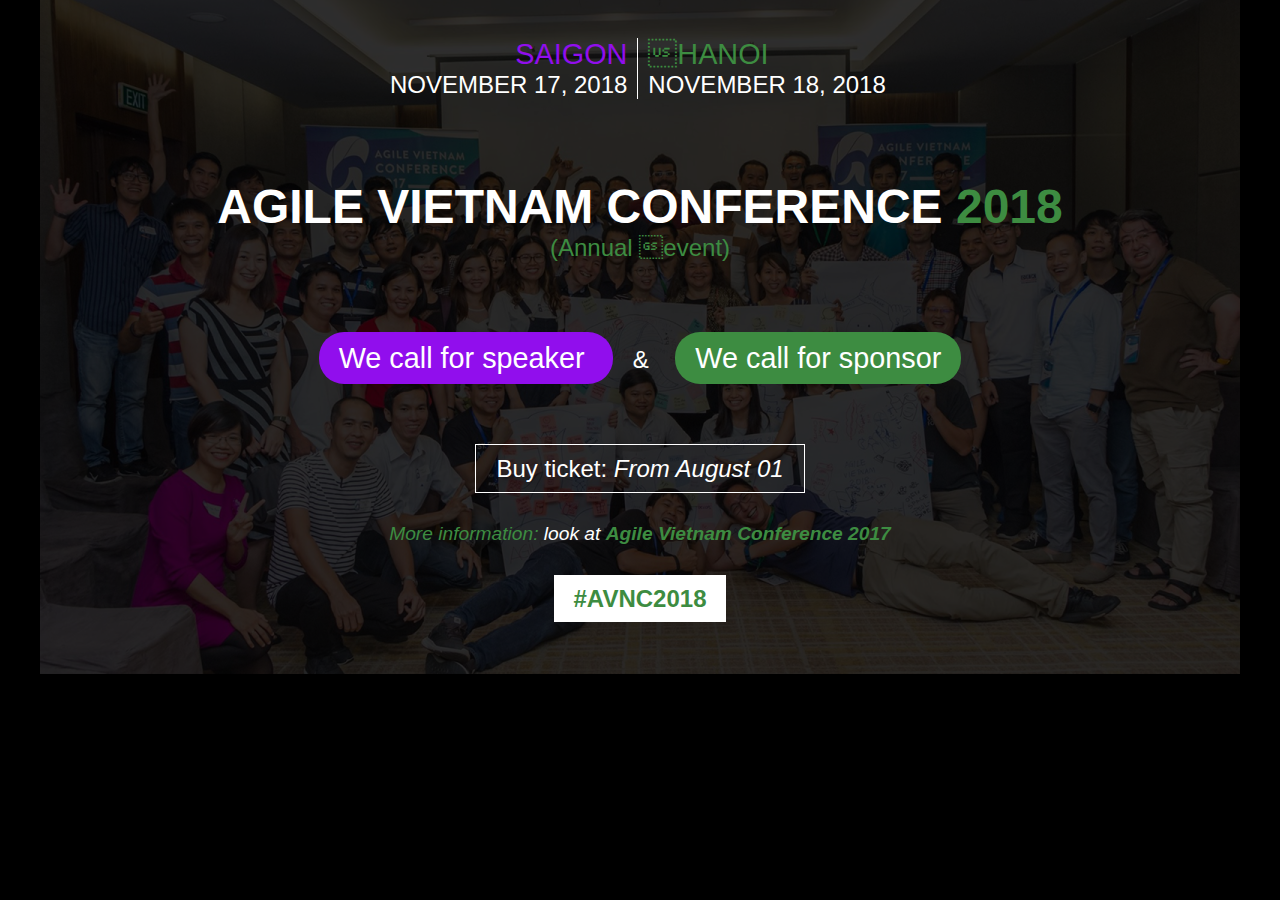
==== commit f2a9c39b: "Update index.html" ====
--- a/index.html
+++ b/index.html
@@ -16,7 +16,7 @@
         padding: 0px 0px;
       }
       div.item-left, div.item-right {
-        width: 48%;
+        width: 49%;
         float: left;
       }
       div.item-left {
@@ -34,7 +34,6 @@
       .green {
         color: #3d8c41;
       }
-
       .purle-background {
         background: #910eed;
       }
@@ -56,7 +55,7 @@
       .space {
         float: left;
         width: 100%;
-        margin: 20px;
+        margin: 20px 0px;
       }
       #ticket {
         border: 1px solid #FFF;
